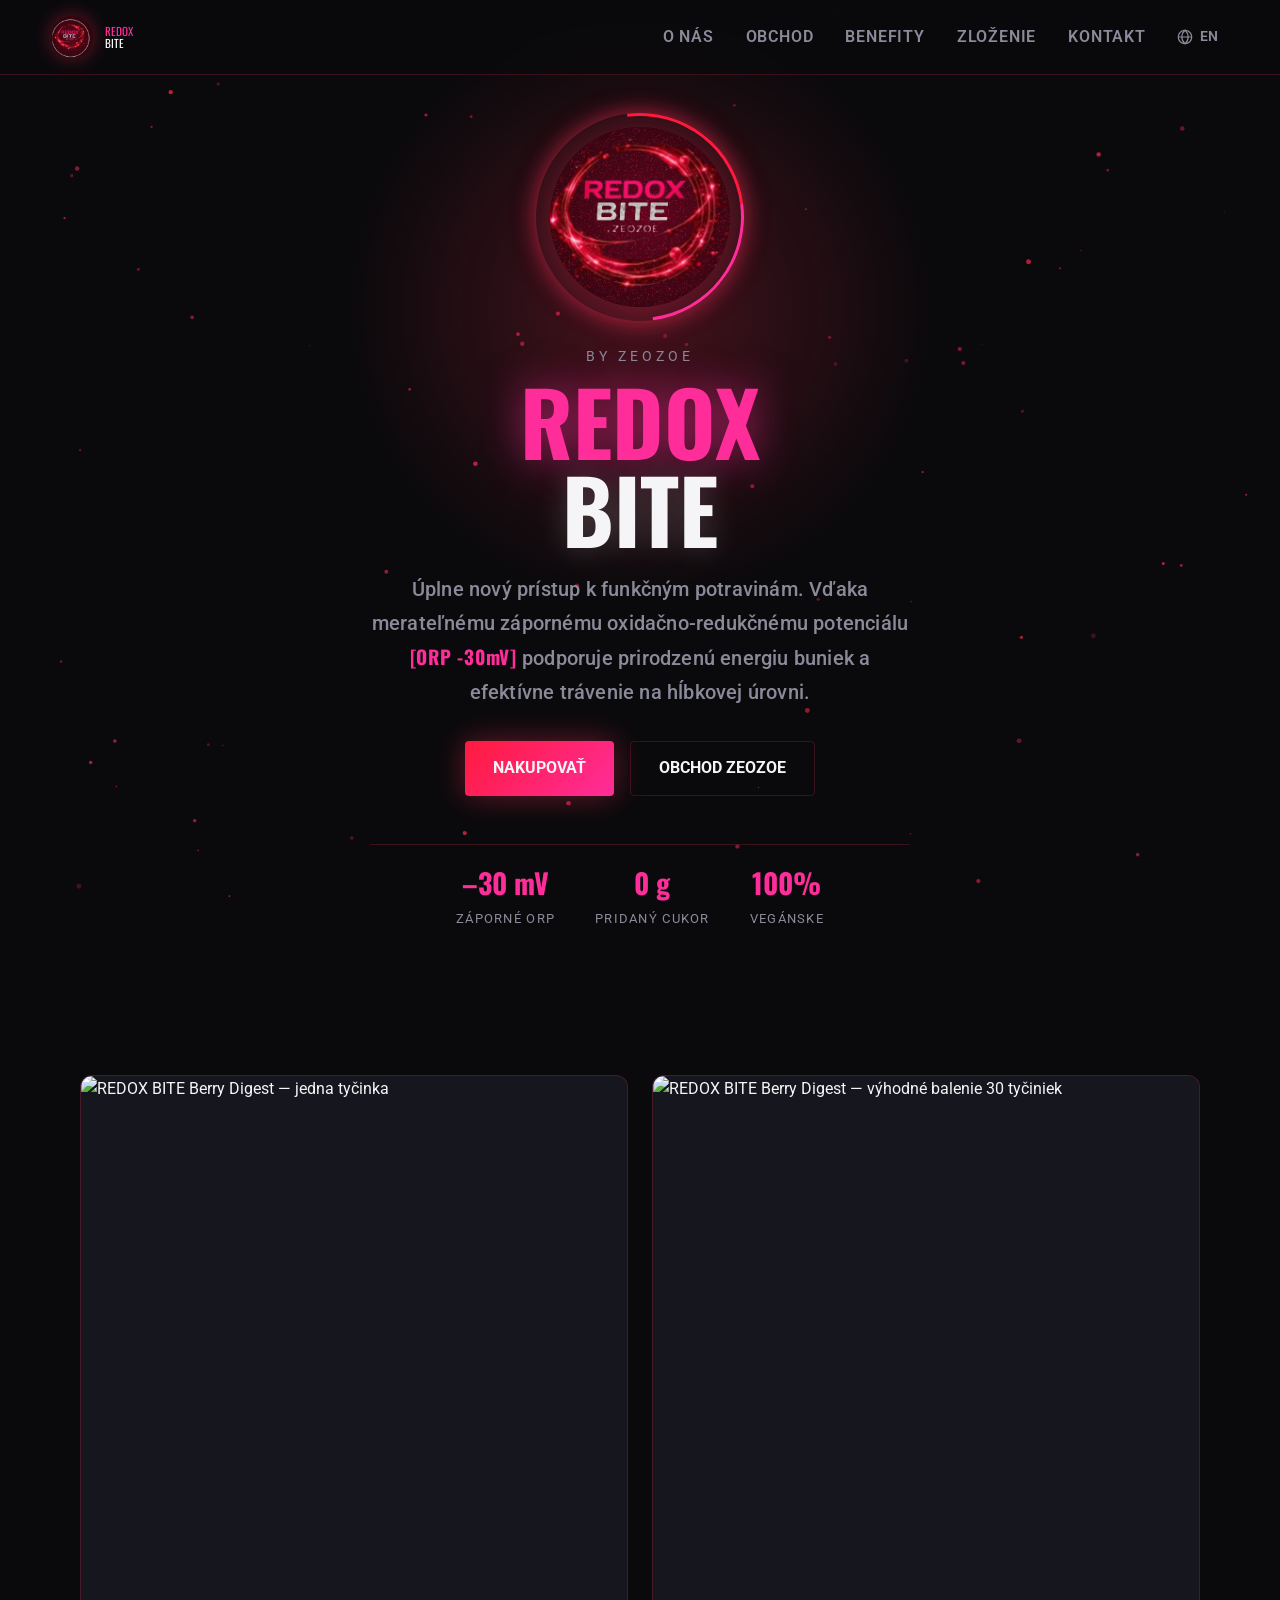
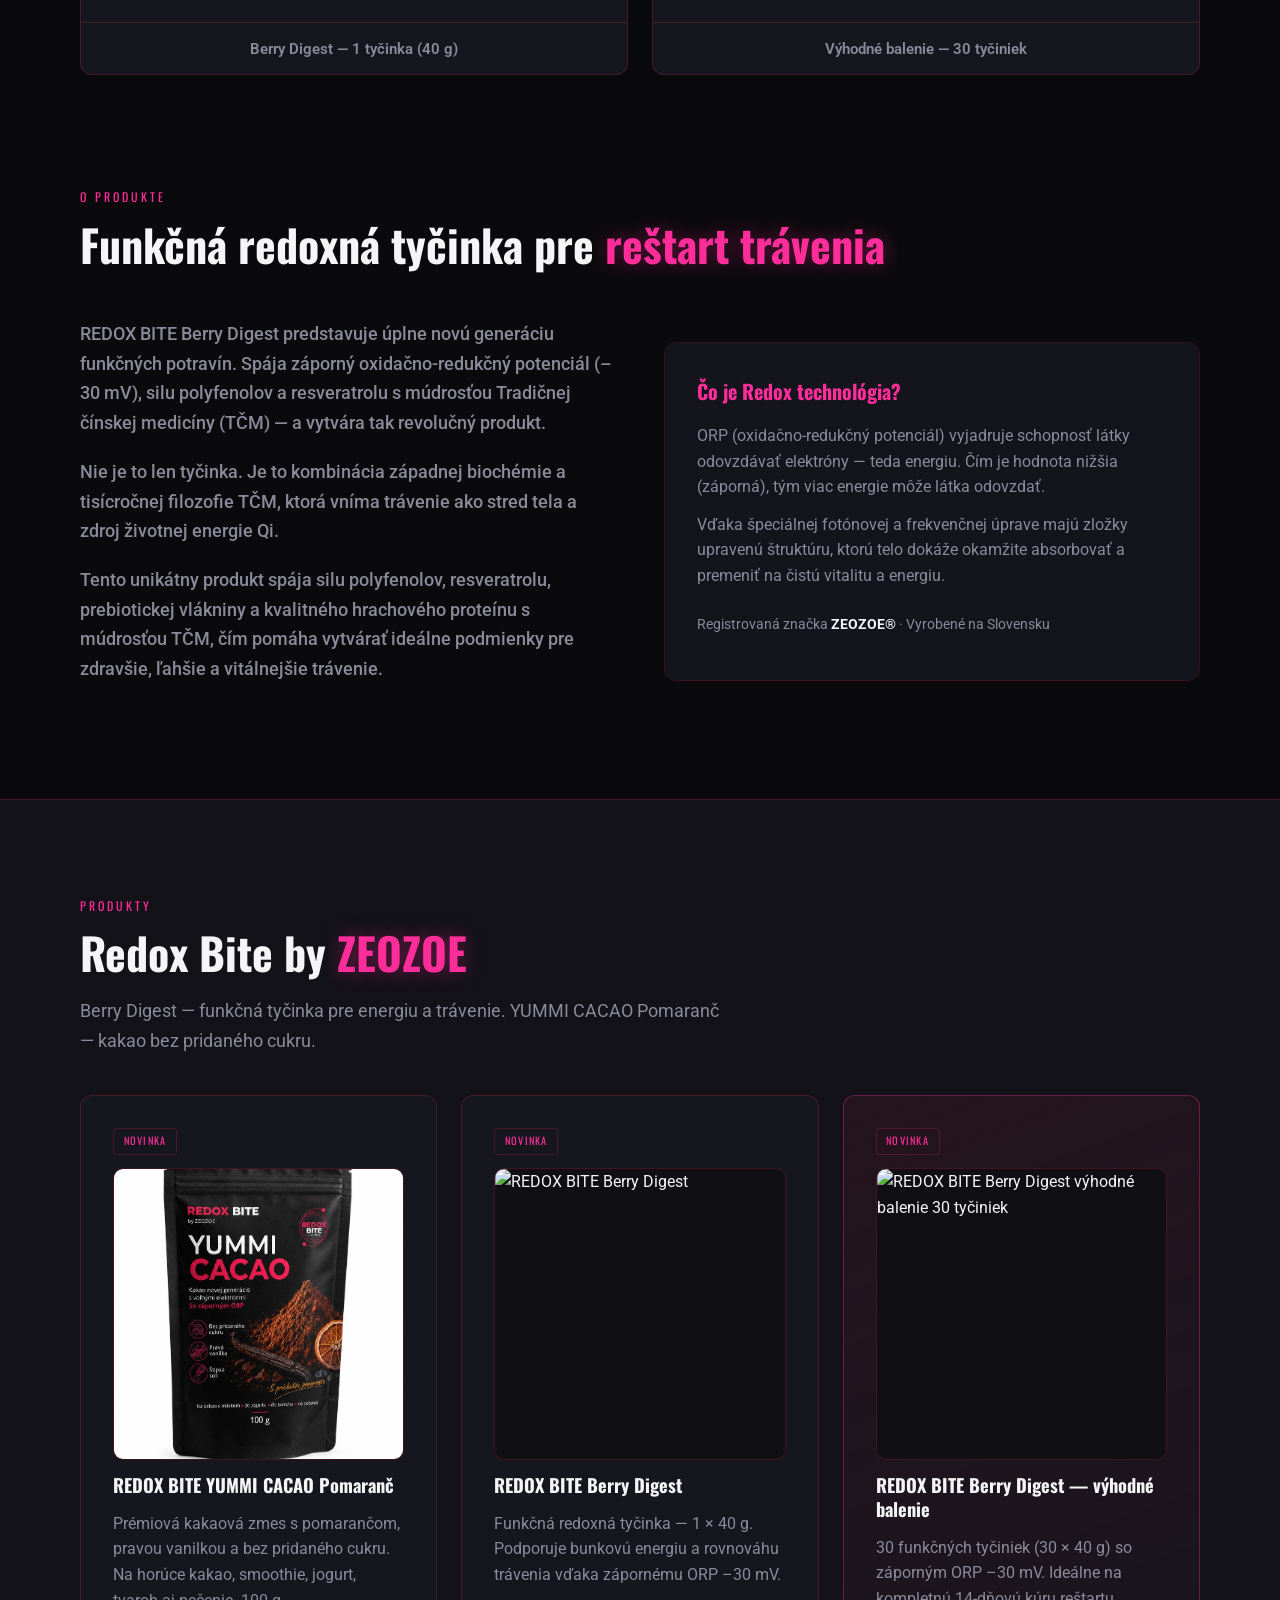
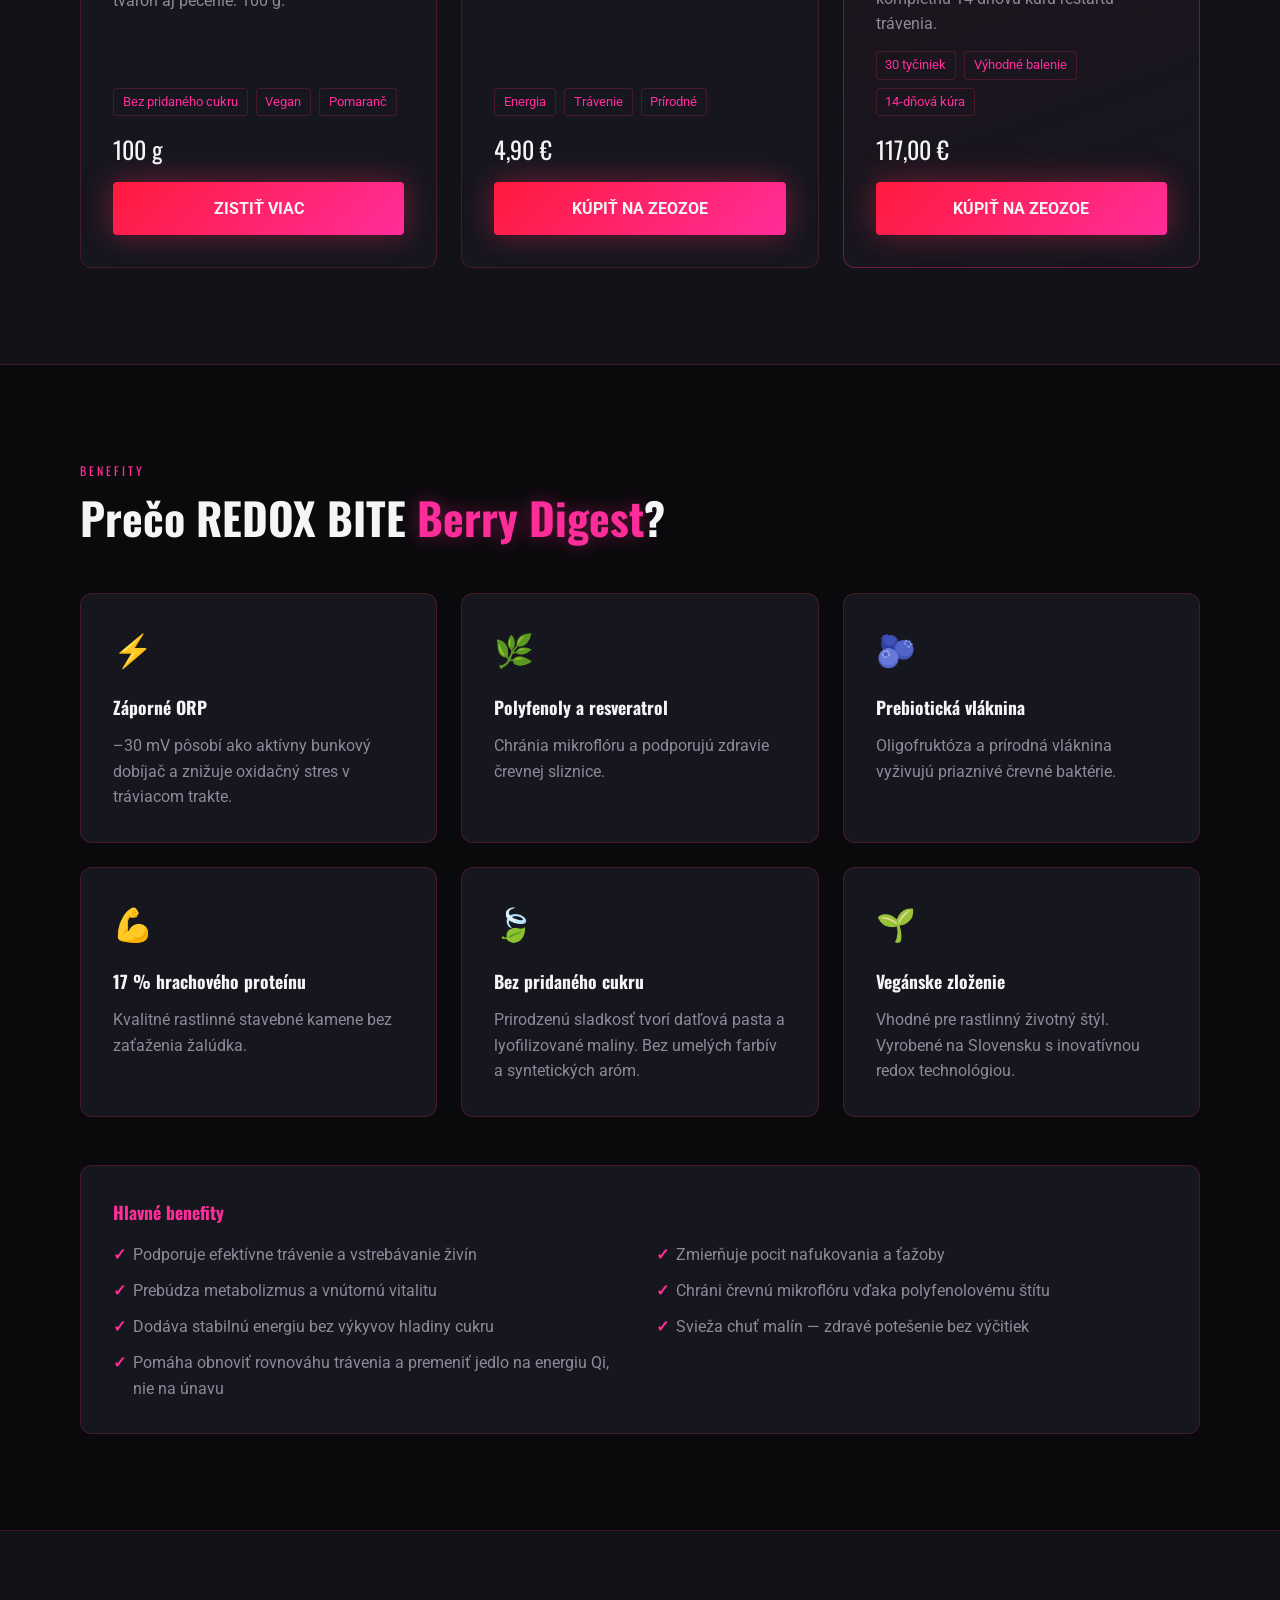
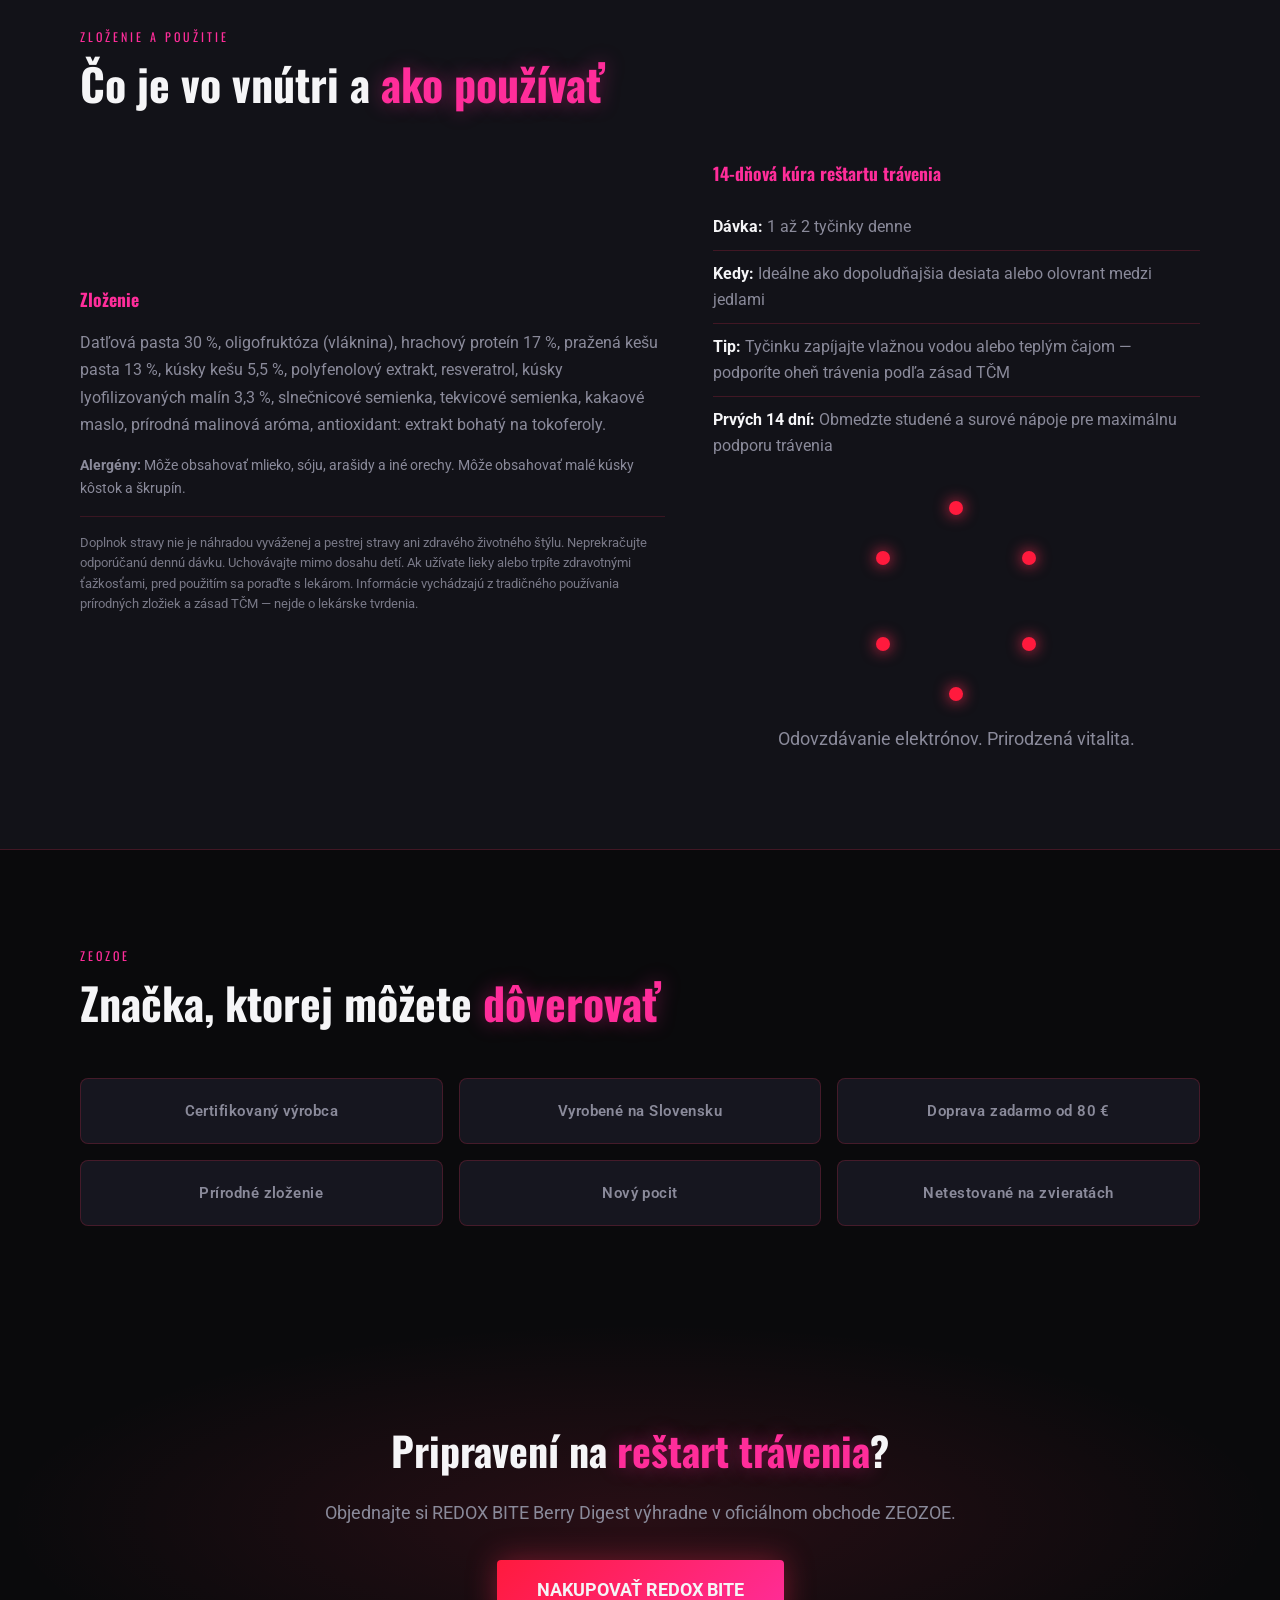
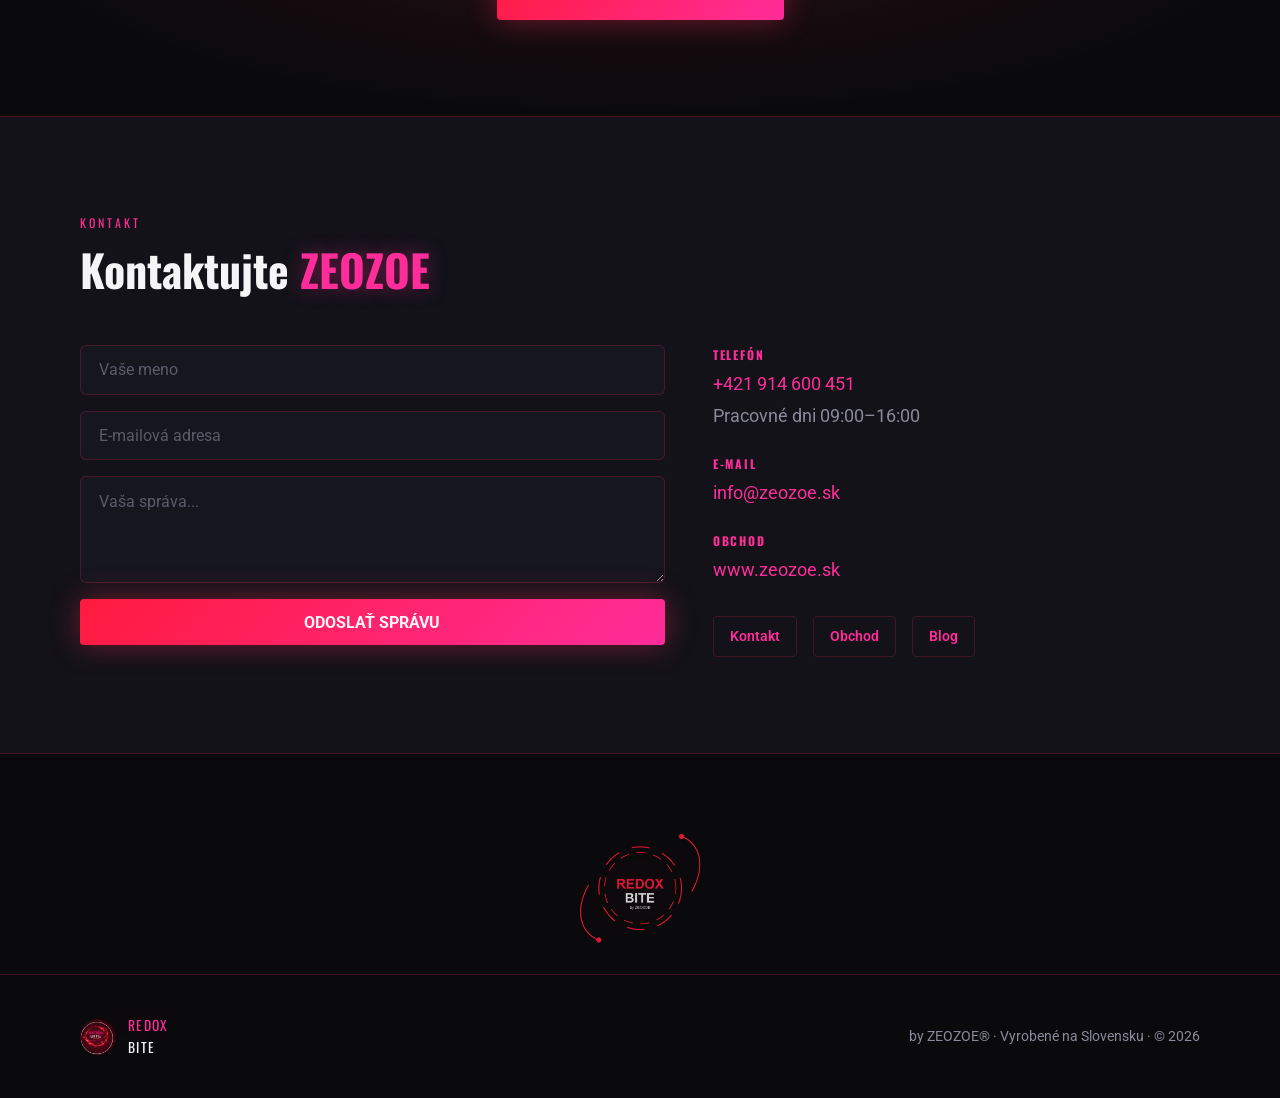
==== index.html @ 9d403445 "Add YUMMI CACAO Pomaranč product page to redoxbite.com. Co-authored-by: Cursor <cursoragent@cursor.c" ====
<!DOCTYPE html>
<html lang="sk">
<head>
  <meta charset="UTF-8">
  <meta name="viewport" content="width=device-width, initial-scale=1.0">
  <meta name="description" content="REDOX BITE by ZEOZOE — Funkčná redoxná tyčinka so záporným ORP pre prirodzenú bunkovú energiu a podporu trávenia. Berry Digest. Vyrobené na Slovensku." data-i18n-content="metaDesc">
  <link rel="canonical" href="https://redoxbite.com/">
  <meta property="og:url" content="https://redoxbite.com/">
  <title data-i18n="pageTitle">Redox Bite | by ZEOZOE</title>
  <link rel="icon" href="assets/logo-red.png" type="image/png">
  <link rel="preconnect" href="https://fonts.googleapis.com">
  <link rel="preconnect" href="https://fonts.gstatic.com" crossorigin>
  <link href="https://fonts.googleapis.com/css?family=Roboto:400,500,700|Oswald:700&subset=latin,latin-ext&display=swap" rel="stylesheet">
  <link rel="stylesheet" href="css/style.css?v=36">
</head>
<body>
  <canvas id="particles" aria-hidden="true"></canvas>

  <header class="site-header">
    <a href="#" class="brand">
      <img src="assets/logo-red.png" alt="Redox Bite logo" width="42" height="42">
      <span class="brand-text">
        <span class="brand-redox">REDOX</span>
        <span class="brand-bite">BITE</span>
      </span>
    </a>
    <div class="header-right">
      <nav class="site-nav">
        <a href="#about" data-i18n="navAbout">O nás</a>
        <a href="#products" data-i18n="navShop">Obchod</a>
        <a href="#benefits" data-i18n="navBenefits">Benefity</a>
        <a href="#ingredients" data-i18n="navIngredients">Zloženie</a>
        <a href="#contact" data-i18n="navContact">Kontakt</a>
      </nav>
      <button class="lang-toggle" type="button" id="langToggle" aria-label="Switch to English">
        <svg class="lang-toggle__icon" viewBox="0 0 24 24" width="18" height="18" aria-hidden="true" focusable="false">
          <circle cx="12" cy="12" r="9" fill="none" stroke="currentColor" stroke-width="1.6"/>
          <path d="M3 12h18M12 3c2.8 2.4 4.2 5.4 4.2 9s-1.4 6.6-4.2 9c-2.8-2.4-4.2-5.4-4.2-9S9.2 5.4 12 3z" fill="none" stroke="currentColor" stroke-width="1.6"/>
        </svg>
        <span class="lang-toggle__code" id="langCode">EN</span>
      </button>
      <button class="nav-toggle" type="button" aria-label="Otvoriť menu" aria-expanded="false" data-i18n-aria="navToggle">
        <span></span><span></span><span></span>
      </button>
    </div>
  </header>

  <main>
    <section class="hero" id="home">
      <div class="hero-glow"></div>
      <div class="hero-inner">
        <div class="hero-logo-stage">
          <div class="orbit-ring-wrap" aria-hidden="true">
            <div class="orbit-ring"></div>
          </div>
          <div class="hero-logo-wrap">
            <img src="assets/logo-red.png" alt="Redox Bite" class="hero-logo">
          </div>
        </div>
        <p class="hero-tag">by ZEOZOE</p>
        <h1>
          <span class="text-redox">REDOX</span>
          <span class="text-bite">BITE</span>
        </h1>
        <p class="hero-sub" data-i18n-html="heroSub">
          Úplne nový prístup k funkčným potravinám. Vďaka merateľnému zápornému oxidačno-redukčnému potenciálu <span class="orp-badge">[ORP -30mV]</span> podporuje prirodzenú energiu buniek a efektívne trávenie na hĺbkovej úrovni.
        </p>
        <div class="hero-actions">
          <a href="#products" class="btn btn-primary" data-i18n="btnShop">Nakupovať</a>
          <a href="https://www.zeozoe.sk/kategoria-produktu/vsetko/redox-bite/" class="btn btn-ghost" target="_blank" rel="noopener noreferrer" data-i18n="btnZeozoeShop">Obchod ZEOZOE</a>
        </div>
        <div class="hero-stats">
          <div class="stat">
            <span class="stat-value">–30 mV</span>
            <span class="stat-label" data-i18n="statOrp">Záporné ORP</span>
          </div>
          <div class="stat">
            <span class="stat-value">0 g</span>
            <span class="stat-label" data-i18n="statSugar">Pridaný cukor</span>
          </div>
          <div class="stat">
            <span class="stat-value">100%</span>
            <span class="stat-label" data-i18n="statVegan">Vegánske</span>
          </div>
        </div>
      </div>
    </section>

    <section class="section section-gallery">
      <div class="container">
        <div class="gallery-showcase">
          <figure class="gallery-item">
            <img src="assets/berry-digest-single-30mv.jpg" alt="REDOX BITE Berry Digest — jedna tyčinka" loading="lazy" data-i18n-alt="gallerySingleAlt">
            <figcaption data-i18n="gallerySingleCap">Berry Digest — 1 tyčinka (40 g)</figcaption>
          </figure>
          <figure class="gallery-item">
            <img src="assets/berry-digest-pack-30mv.jpg" alt="REDOX BITE Berry Digest — výhodné balenie 30 tyčiniek" loading="lazy" data-i18n-alt="galleryPackAlt">
            <figcaption data-i18n="galleryPackCap">Výhodné balenie — 30 tyčiniek</figcaption>
          </figure>
        </div>
      </div>
    </section>

    <section class="section" id="about">
      <div class="container">
        <p class="section-label" data-i18n="aboutLabel">O produkte</p>
        <h2 class="section-title" data-i18n-html="aboutTitle">Funkčná redoxná tyčinka pre <span class="highlight">reštart trávenia</span></h2>
        <div class="about-grid">
          <div class="about-copy">
            <p data-i18n="aboutP1">
              REDOX BITE Berry Digest predstavuje úplne novú generáciu funkčných potravín. Spája záporný oxidačno-redukčný potenciál (–30 mV), silu polyfenolov a resveratrolu s múdrosťou Tradičnej čínskej medicíny (TČM) — a vytvára tak revolučný produkt.
            </p>
            <p data-i18n="aboutP2">
              Nie je to len tyčinka. Je to kombinácia západnej biochémie a tisícročnej filozofie TČM, ktorá vníma trávenie ako stred tela a zdroj životnej energie Qi.
            </p>
            <p data-i18n="aboutP3">
              Tento unikátny produkt spája silu polyfenolov, resveratrolu, prebiotickej vlákniny a kvalitného hrachového proteínu s múdrosťou TČM, čím pomáha vytvárať ideálne podmienky pre zdravšie, ľahšie a vitálnejšie trávenie.
            </p>
          </div>
          <div class="about-card">
            <div class="checker-bg"></div>
            <div class="about-card-content">
              <h3 data-i18n="aboutCardTitle">Čo je Redox technológia?</h3>
              <p data-i18n="aboutCardP1">
                ORP (oxidačno-redukčný potenciál) vyjadruje schopnosť látky odovzdávať elektróny — teda energiu. Čím je hodnota nižšia (záporná), tým viac energie môže látka odovzdať.
              </p>
              <p data-i18n="aboutCardP2">
                Vďaka špeciálnej fotónovej a frekvenčnej úprave majú zložky upravenú štruktúru, ktorú telo dokáže okamžite absorbovať a premeniť na čistú vitalitu a energiu.
              </p>
              <p class="credit" data-i18n-html="aboutCredit">Registrovaná značka <strong>ZEOZOE®</strong> &middot; Vyrobené na Slovensku</p>
            </div>
          </div>
        </div>
      </div>
    </section>

    <section class="section section-dark" id="products">
      <div class="container">
        <p class="section-label" data-i18n="productsLabel">Produkty</p>
        <h2 class="section-title" data-i18n-html="productsTitle">Redox Bite by <span class="highlight">ZEOZOE</span></h2>
        <p class="section-intro" data-i18n="productsIntro">Berry Digest — funkčná tyčinka pre energiu a trávenie. YUMMI CACAO Pomaranč — kakao bez pridaného cukru.</p>
        <div class="product-grid">
          <article class="product-card">
            <span class="product-badge" data-i18n="badgeNew">Novinka</span>
            <div class="product-image-wrap">
              <img src="assets/yummi-cacao-pomaranc-front.jpg" alt="REDOX BITE YUMMI CACAO s pomarančom v čiernom doypack balení 100 g" class="product-image" loading="lazy" data-i18n-alt="cacaoFrontAlt">
            </div>
            <h3 data-i18n="cacaoCardTitle">REDOX BITE YUMMI CACAO Pomaranč</h3>
            <p class="product-desc" data-i18n="cacaoCardDesc">Prémiová kakaová zmes s pomarančom, pravou vanilkou a bez pridaného cukru. Na horúce kakao, smoothie, jogurt, tvaroh aj pečenie. 100 g.</p>
            <ul class="product-tags">
              <li data-i18n="cacaoTagSugar">Bez pridaného cukru</li>
              <li data-i18n="cacaoTagVegan">Vegan</li>
              <li data-i18n="cacaoTagOrange">Pomaranč</li>
            </ul>
            <p class="product-price">100 g</p>
            <a href="yummi-cacao-pomaranc-kakao-bez-pridaneho-cukru/" class="btn btn-primary" data-i18n="cacaoCardBtn">Zistiť viac</a>
          </article>
          <article class="product-card">
            <span class="product-badge" data-i18n="badgeNew">Novinka</span>
            <div class="product-image-wrap">
              <img src="assets/berry-digest-single-30mv.jpg" alt="REDOX BITE Berry Digest" class="product-image" loading="lazy">
            </div>
            <h3>REDOX BITE Berry Digest</h3>
            <p class="product-desc" data-i18n="productSingleDesc">Funkčná redoxná tyčinka — 1 × 40 g. Podporuje bunkovú energiu a rovnováhu trávenia vďaka zápornému ORP –30 mV.</p>
            <ul class="product-tags">
              <li data-i18n="tagEnergy">Energia</li>
              <li data-i18n="tagDigest">Trávenie</li>
              <li data-i18n="tagNatural">Prírodné</li>
            </ul>
            <p class="product-price">4,90 €</p>
            <a href="https://www.zeozoe.sk/produkt/redox-bite-berry-digest/" class="btn btn-primary" target="_blank" rel="noopener noreferrer" data-i18n="btnBuyZeozoe">Kúpiť na ZEOZOE</a>
          </article>
          <article class="product-card product-card-featured">
            <span class="product-badge" data-i18n="badgeNew">Novinka</span>
            <div class="product-image-wrap">
              <img src="assets/berry-digest-pack-30mv.jpg" alt="REDOX BITE Berry Digest výhodné balenie 30 tyčiniek" class="product-image" loading="lazy" data-i18n-alt="productPackAlt">
            </div>
            <h3 data-i18n="productPackTitle">REDOX BITE Berry Digest — výhodné balenie</h3>
            <p class="product-desc" data-i18n="productPackDesc">30 funkčných tyčiniek (30 × 40 g) so záporným ORP –30 mV. Ideálne na kompletnú 14-dňovú kúru reštartu trávenia.</p>
            <ul class="product-tags">
              <li data-i18n="tagBars">30 tyčiniek</li>
              <li data-i18n="tagPack">Výhodné balenie</li>
              <li data-i18n="tagCure">14-dňová kúra</li>
            </ul>
            <p class="product-price">117,00 €</p>
            <a href="https://www.zeozoe.sk/produkt/redox-bite-berry-digest-vyhodne-balenie-30tyciniek/" class="btn btn-primary" target="_blank" rel="noopener noreferrer" data-i18n="btnBuyZeozoe">Kúpiť na ZEOZOE</a>
          </article>
        </div>
      </div>
    </section>

    <section class="section" id="benefits">
      <div class="container">
        <p class="section-label" data-i18n="benefitsLabel">Benefity</p>
        <h2 class="section-title" data-i18n-html="benefitsTitle">Prečo REDOX BITE <span class="highlight">Berry Digest</span>?</h2>
        <div class="feature-grid">
          <article class="feature-card">
            <div class="feature-icon">⚡</div>
            <h3 data-i18n="feat1Title">Záporné ORP</h3>
            <p data-i18n="feat1Text">–30 mV pôsobí ako aktívny bunkový dobíjač a znižuje oxidačný stres v tráviacom trakte.</p>
          </article>
          <article class="feature-card">
            <div class="feature-icon">🌿</div>
            <h3 data-i18n="feat2Title">Polyfenoly a resveratrol</h3>
            <p data-i18n="feat2Text">Chránia mikroflóru a podporujú zdravie črevnej sliznice.</p>
          </article>
          <article class="feature-card">
            <div class="feature-icon">🫐</div>
            <h3 data-i18n="feat3Title">Prebiotická vláknina</h3>
            <p data-i18n="feat3Text">Oligofruktóza a prírodná vláknina vyživujú priaznivé črevné baktérie.</p>
          </article>
          <article class="feature-card">
            <div class="feature-icon">💪</div>
            <h3 data-i18n="feat4Title">17 % hrachového proteínu</h3>
            <p data-i18n="feat4Text">Kvalitné rastlinné stavebné kamene bez zaťaženia žalúdka.</p>
          </article>
          <article class="feature-card">
            <div class="feature-icon">🍃</div>
            <h3 data-i18n="feat5Title">Bez pridaného cukru</h3>
            <p data-i18n="feat5Text">Prirodzenú sladkosť tvorí datľová pasta a lyofilizované maliny. Bez umelých farbív a syntetických aróm.</p>
          </article>
          <article class="feature-card">
            <div class="feature-icon">🌱</div>
            <h3 data-i18n="feat6Title">Vegánske zloženie</h3>
            <p data-i18n="feat6Text">Vhodné pre rastlinný životný štýl. Vyrobené na Slovensku s inovatívnou redox technológiou.</p>
          </article>
        </div>

        <div class="benefits-list">
          <h3 data-i18n="benefitsMainTitle">Hlavné benefity</h3>
          <ul>
            <li data-i18n="ben1">Podporuje efektívne trávenie a vstrebávanie živín</li>
            <li data-i18n="ben2">Zmierňuje pocit nafukovania a ťažoby</li>
            <li data-i18n="ben3">Prebúdza metabolizmus a vnútornú vitalitu</li>
            <li data-i18n="ben4">Chráni črevnú mikroflóru vďaka polyfenolovému štítu</li>
            <li data-i18n="ben5">Dodáva stabilnú energiu bez výkyvov hladiny cukru</li>
            <li data-i18n="ben6">Svieža chuť malín — zdravé potešenie bez výčitiek</li>
            <li data-i18n="ben7">Pomáha obnoviť rovnováhu trávenia a premeniť jedlo na energiu Qi, nie na únavu</li>
          </ul>
        </div>
      </div>
    </section>

    <section class="section section-dark" id="ingredients">
      <div class="container">
        <p class="section-label" data-i18n="ingLabel">Zloženie a použitie</p>
        <h2 class="section-title" data-i18n-html="ingTitle">Čo je vo vnútri a <span class="highlight">ako používať</span></h2>
        <div class="formula-layout">
          <div class="ingredients-block">
            <h3 data-i18n="ingHeading">Zloženie</h3>
            <p class="ingredients-text" data-i18n="ingText">
              Datľová pasta 30 %, oligofruktóza (vláknina), hrachový proteín 17 %, pražená kešu pasta 13 %, kúsky kešu 5,5 %, polyfenolový extrakt, resveratrol, kúsky lyofilizovaných malín 3,3 %, slnečnicové semienka, tekvicové semienka, kakaové maslo, prírodná malinová aróma, antioxidant: extrakt bohatý na tokoferoly.
            </p>
            <p class="ingredients-note" data-i18n-html="ingAllergens">
              <strong>Alergény:</strong> Môže obsahovať mlieko, sóju, arašidy a iné orechy. Môže obsahovať malé kúsky kôstok a škrupín.
            </p>
            <p class="ingredients-note disclaimer" data-i18n="ingDisclaimer">
              Doplnok stravy nie je náhradou vyváženej a pestrej stravy ani zdravého životného štýlu. Neprekračujte odporúčanú dennú dávku. Uchovávajte mimo dosahu detí. Ak užívate lieky alebo trpíte zdravotnými ťažkosťami, pred použitím sa poraďte s lekárom. Informácie vychádzajú z tradičného používania prírodných zložiek a zásad TČM — nejde o lekárske tvrdenia.
            </p>
          </div>
          <div class="usage-block">
            <h3 data-i18n="usageTitle">14-dňová kúra reštartu trávenia</h3>
            <ul class="usage-steps">
              <li data-i18n-html="usage1"><strong>Dávka:</strong> 1 až 2 tyčinky denne</li>
              <li data-i18n-html="usage2"><strong>Kedy:</strong> Ideálne ako dopoludňajšia desiata alebo olovrant medzi jedlami</li>
              <li data-i18n-html="usage3"><strong>Tip:</strong> Tyčinku zapíjajte vlažnou vodou alebo teplým čajom — podporíte oheň trávenia podľa zásad TČM</li>
              <li data-i18n-html="usage4"><strong>Prvých 14 dní:</strong> Obmedzte studené a surové nápoje pre maximálnu podporu trávenia</li>
            </ul>
            <div class="formula-visual">
              <div class="molecule-ring">
                <span class="node"></span>
                <span class="node"></span>
                <span class="node"></span>
                <span class="node"></span>
                <span class="node"></span>
                <span class="node"></span>
              </div>
              <p data-i18n="usageFooter">Odovzdávanie elektrónov. Prirodzená vitalita.</p>
            </div>
          </div>
        </div>
      </div>
    </section>

    <section class="section">
      <div class="container">
        <p class="section-label">ZEOZOE</p>
        <h2 class="section-title" data-i18n-html="trustTitle">Značka, ktorej môžete <span class="highlight">dôverovať</span></h2>
        <div class="promises-grid">
          <div class="promise-item" data-i18n="prom1">Certifikovaný výrobca</div>
          <div class="promise-item" data-i18n="prom2">Vyrobené na Slovensku</div>
          <div class="promise-item" data-i18n="prom3">Doprava zadarmo od 80 €</div>
          <div class="promise-item" data-i18n="prom4">Prírodné zloženie</div>
          <div class="promise-item" data-i18n="prom5">Nový pocit</div>
          <div class="promise-item" data-i18n="prom6">Netestované na zvieratách</div>
        </div>
      </div>
    </section>

    <section class="section cta-section">
      <div class="container cta-inner">
        <h2 data-i18n-html="ctaTitle">Pripravení na <span class="highlight">reštart trávenia</span>?</h2>
        <p data-i18n="ctaText">Objednajte si REDOX BITE Berry Digest výhradne v oficiálnom obchode ZEOZOE.</p>
        <a href="https://www.zeozoe.sk/kategoria-produktu/vsetko/redox-bite/" class="btn btn-primary btn-lg" target="_blank" rel="noopener noreferrer" data-i18n="ctaBtn">Nakupovať Redox Bite</a>
      </div>
    </section>

    <section class="section section-dark" id="contact">
      <div class="container">
        <p class="section-label" data-i18n="contactLabel">Kontakt</p>
        <h2 class="section-title" data-i18n-html="contactTitle">Kontaktujte <span class="highlight">ZEOZOE</span></h2>
        <div class="contact-grid">
          <form class="contact-form" id="contactForm">
            <input type="text" id="name" name="name" placeholder="Vaše meno" required autocomplete="name" data-i18n-placeholder="phName">
            <input type="email" id="email" name="email" placeholder="E-mailová adresa" required autocomplete="email" data-i18n-placeholder="phEmail">
            <textarea id="message" name="message" placeholder="Vaša správa..." rows="4" required data-i18n-placeholder="phMessage"></textarea>
            <button type="submit" class="btn btn-primary" data-i18n="btnSend">Odoslať správu</button>
            <p class="form-note" id="formNote" hidden data-i18n="formNote">Ďakujeme! Váš e-mailový klient by sa mal otvoriť so správou.</p>
          </form>
          <div class="contact-info">
            <div class="info-block">
              <h3 data-i18n="phoneLabel">Telefón</h3>
              <p><a href="tel:+421914600451">+421 914 600 451</a></p>
              <p class="info-small" data-i18n="phoneHours">Pracovné dni 09:00–16:00</p>
            </div>
            <div class="info-block">
              <h3 data-i18n="emailLabel">E-mail</h3>
              <p><a href="mailto:info@zeozoe.sk">info@zeozoe.sk</a></p>
            </div>
            <div class="info-block">
              <h3 data-i18n="shopLabel">Obchod</h3>
              <p><a href="https://www.zeozoe.sk/" target="_blank" rel="noopener noreferrer">www.zeozoe.sk</a></p>
            </div>
            <div class="social-links">
              <a href="https://www.zeozoe.sk/kontakt/" target="_blank" rel="noopener noreferrer" data-i18n="navContact">Kontakt</a>
              <a href="https://www.zeozoe.sk/obchod/" target="_blank" rel="noopener noreferrer" data-i18n="navShop">Obchod</a>
              <a href="https://www.zeozoe.sk/blog/" target="_blank" rel="noopener noreferrer">Blog</a>
            </div>
          </div>
        </div>
      </div>
    </section>
  </main>

  <div class="bottom-mark" aria-hidden="true">
    <img src="assets/logo-orbital-match.png?v=4" alt="" width="140" height="140" loading="lazy">
  </div>

  <footer class="site-footer">
    <div class="container footer-inner">
      <div class="footer-brand">
        <img src="assets/logo-red.png" alt="" width="36" height="36">
        <span><span class="text-redox">REDOX</span> <span class="text-bite">BITE</span></span>
      </div>
      <p class="footer-credit" data-i18n-html="footerCredit">by ZEOZOE® &middot; Vyrobené na Slovensku &middot; &copy; 2026</p>
    </div>
  </footer>

  <script src="js/i18n.js?v=2"></script>
  <script src="js/main.js?v=7"></script>
</body>
</html>
---- css/style.css ----
*,
*::before,
*::after {
  margin: 0;
  padding: 0;
  box-sizing: border-box;
}

:root {
  --bg: #0a0a0c;
  --bg-elevated: #121218;
  --bg-card: #16161f;
  --red: #ff1a3d;
  --red-glow: #ff2d55;
  --pink: #ff2d9a;
  --magenta: #e91e8c;
  --white: #f5f5f7;
  --muted: #8a8a9a;
  --border: rgba(255, 45, 85, 0.2);
  --font-display: Oswald, sans-serif;
  --font-body: Roboto, Helvetica, sans-serif;
}

html {
  scroll-behavior: smooth;
}

body {
  font-family: Roboto, Helvetica, sans-serif;
  background: var(--bg);
  color: var(--white);
  line-height: 1.6;
  overflow-x: hidden;
}

h1, h2, h3, h4, h5, h6,
.brand-text,
.section-title,
.section-label,
.hero h1,
.stat-value,
.product-price,
.cta-inner h2,
.footer-brand {
  font-family: Oswald, sans-serif;
  letter-spacing: normal;
}

#particles {
  position: fixed;
  inset: 0;
  z-index: 0;
  pointer-events: none;
}

a {
  color: var(--pink);
  text-decoration: none;
  transition: color 0.25s, opacity 0.25s;
}

a:hover {
  color: var(--red-glow);
}

img {
  max-width: 100%;
  display: block;
}

.container {
  width: min(1120px, 92vw);
  margin: 0 auto;
}

/* Header */

.site-header {
  position: fixed;
  top: 0;
  left: 0;
  right: 0;
  z-index: 100;
  display: flex;
  align-items: center;
  justify-content: space-between;
  padding: 1rem 4vw;
  background: rgba(10, 10, 12, 0.75);
  backdrop-filter: blur(16px);
  border-bottom: 1px solid var(--border);
}

.header-right {
  display: flex;
  align-items: center;
  gap: 1.25rem;
}

.lang-toggle {
  display: inline-flex;
  align-items: center;
  gap: 0.4rem;
  padding: 0.35rem 0.55rem;
  background: transparent;
  border: 1px solid transparent;
  border-radius: 4px;
  color: var(--muted);
  font-family: Roboto, Helvetica, sans-serif;
  font-size: 0.85rem;
  font-weight: 600;
  letter-spacing: 0.04em;
  cursor: pointer;
  transition: color 0.2s ease-in-out, border-color 0.2s ease-in-out, background 0.2s ease-in-out;
}

.lang-toggle:hover,
.lang-toggle:focus-visible {
  color: var(--white);
  border-color: var(--border);
  outline: none;
}

.lang-toggle:active {
  color: var(--pink);
}

.lang-toggle__icon {
  display: block;
  flex-shrink: 0;
}

.lang-toggle__code {
  line-height: 1;
}

.brand {
  display: flex;
  align-items: center;
  gap: 0.75rem;
  color: inherit;
}

.brand img,
.footer-brand img {
  border-radius: 50%;
  background: #120008;
  object-fit: cover;
  object-position: center center;
}

.brand img {
  box-shadow: 0 0 20px rgba(255, 45, 85, 0.4);
}

.brand-text {
  display: flex;
  flex-direction: column;
  font-family: Oswald, sans-serif;
  font-size: 0.7rem;
  line-height: 1.1;
  letter-spacing: normal;
}

.brand-redox {
  color: var(--pink);
}

.brand-bite {
  color: var(--white);
}

.site-nav {
  display: flex;
  gap: 2rem;
}

.site-nav a {
  color: var(--muted);
  font-weight: 600;
  font-size: 1rem;
  letter-spacing: 0.05em;
  text-transform: uppercase;
}

.site-nav a:hover {
  color: var(--white);
}

.nav-toggle {
  display: none;
  flex-direction: column;
  gap: 5px;
  background: none;
  border: none;
  cursor: pointer;
  padding: 4px;
}

.nav-toggle span {
  display: block;
  width: 24px;
  height: 2px;
  background: var(--white);
  transition: transform 0.3s, opacity 0.3s;
}

/* Hero */

.hero {
  position: relative;
  min-height: 100vh;
  display: flex;
  align-items: center;
  justify-content: center;
  padding: 7rem 4vw 4rem;
  z-index: 1;
}

.hero-glow {
  position: absolute;
  top: 30%;
  left: 50%;
  transform: translate(-50%, -50%);
  width: 600px;
  height: 600px;
  background: radial-gradient(circle, rgba(255, 45, 85, 0.25) 0%, transparent 70%);
  pointer-events: none;
  animation: pulse-glow 4s ease-in-out infinite;
}

@keyframes pulse-glow {
  0%, 100% { opacity: 0.6; transform: translate(-50%, -50%) scale(1); }
  50% { opacity: 1; transform: translate(-50%, -50%) scale(1.1); }
}

.hero-inner {
  text-align: center;
  max-width: 720px;
  position: relative;
  z-index: 2;
  padding-bottom: 2rem;
}

.hero-logo-stage {
  position: relative;
  width: 210px;
  height: 210px;
  margin: 0 auto 1.5rem;
}

.hero-logo-wrap {
  position: absolute;
  top: 50%;
  left: 50%;
  width: 180px;
  height: 180px;
  transform: translate(-50%, -50%);
  border-radius: 50%;
  overflow: hidden;
  background: #3a0012;
  box-shadow: 0 0 40px rgba(255, 45, 85, 0.35);
  z-index: 2;
}

.hero-logo {
  display: block;
  width: 100%;
  height: 100%;
  object-fit: cover;
  object-position: 45% center;
  transform: scale(1.34) translateX(3%);
}

.orbit-ring-wrap {
  position: absolute;
  top: 50%;
  left: 50%;
  width: 208px;
  height: 208px;
  transform: translate(-50%, -50%);
  z-index: 3;
  pointer-events: none;
}

.orbit-ring {
  width: 100%;
  height: 100%;
  border-radius: 50%;
  border: 3px solid transparent;
  border-top-color: var(--red);
  border-right-color: var(--pink);
  box-shadow: 0 0 22px rgba(255, 45, 85, 0.55);
}

@keyframes spin {
  to { transform: rotate(360deg); }
}

.hero-tag {
  font-size: 0.85rem;
  letter-spacing: 0.3em;
  text-transform: uppercase;
  color: var(--muted);
  margin-bottom: 0.5rem;
}

.hero h1 {
  font-family: Oswald, sans-serif;
  font-size: clamp(3rem, 10vw, 5.5rem);
  font-weight: 700;
  line-height: 1;
  letter-spacing: normal;
  margin-bottom: 1.25rem;
}

.text-redox {
  color: var(--pink);
  text-shadow: 0 0 40px rgba(255, 45, 154, 0.6);
}

.text-bite {
  color: var(--white);
  display: block;
  text-shadow: 0 0 30px rgba(255, 255, 255, 0.2);
}

.hero-sub {
  font-size: clamp(1.05rem, 2.5vw, 1.25rem);
  color: var(--muted);
  max-width: 540px;
  margin: 0 auto 2rem;
  font-weight: 500;
  line-height: 1.7;
  letter-spacing: 0.01em;
}

.orp-badge {
  font-family: Oswald, sans-serif;
  font-weight: 700;
  font-size: 0.95em;
  color: var(--pink);
  letter-spacing: 0.04em;
  white-space: nowrap;
}

.hero-actions {
  display: flex;
  flex-wrap: wrap;
  gap: 1rem;
  justify-content: center;
  margin-bottom: 3rem;
}

.btn {
  display: inline-flex;
  align-items: center;
  justify-content: center;
  padding: 0.85rem 1.75rem;
  font-family: Roboto, Helvetica, sans-serif;
  font-size: 1rem;
  font-weight: 700;
  letter-spacing: normal;
  text-transform: uppercase;
  border-radius: 4px;
  border: none;
  cursor: pointer;
  transition: transform 0.2s, box-shadow 0.2s, background 0.2s;
}

.btn-primary {
  background: linear-gradient(135deg, var(--red), var(--pink));
  color: var(--white);
  box-shadow: 0 0 30px rgba(255, 45, 85, 0.4);
}

.btn:focus-visible {
  outline: 2px solid var(--pink);
  outline-offset: 3px;
}

.btn:active {
  transform: translateY(0);
}

.btn-primary:hover {
  transform: translateY(-2px);
  box-shadow: 0 0 45px rgba(255, 45, 85, 0.6);
  color: var(--white);
}

.btn-ghost {
  background: transparent;
  color: var(--white);
  border: 1px solid var(--border);
}

.btn-ghost:hover {
  border-color: var(--pink);
  color: var(--pink);
}

.btn-lg {
  padding: 1rem 2.5rem;
  font-size: 1.1rem;
}

.hero-stats {
  display: flex;
  flex-wrap: wrap;
  justify-content: center;
  gap: 2.5rem;
  padding-top: 1rem;
  border-top: 1px solid var(--border);
}

.stat {
  text-align: center;
}

.stat-value {
  display: block;
  font-family: Oswald, sans-serif;
  font-size: 1.75rem;
  font-weight: 700;
  color: var(--pink);
}

.stat-label {
  font-size: 0.8rem;
  color: var(--muted);
  text-transform: uppercase;
  letter-spacing: 0.1em;
}

/* Sections */

.section {
  position: relative;
  z-index: 1;
  padding: 6rem 0;
}

.section-dark {
  background: var(--bg-elevated);
  border-top: 1px solid var(--border);
  border-bottom: 1px solid var(--border);
}

.section-label {
  font-family: Oswald, sans-serif;
  font-size: 0.75rem;
  letter-spacing: 0.25em;
  text-transform: uppercase;
  color: var(--pink);
  margin-bottom: 0.75rem;
}

.section-title {
  font-family: Oswald, sans-serif;
  font-size: clamp(1.75rem, 4vw, 2.75rem);
  font-weight: 700;
  margin-bottom: 3rem;
  line-height: 1.2;
  letter-spacing: normal;
}

.highlight {
  color: var(--pink);
  text-shadow: 0 0 20px rgba(255, 45, 154, 0.4);
}

.section-intro {
  color: var(--muted);
  font-size: 1.15rem;
  margin: -2rem 0 2.5rem;
  max-width: 640px;
}

/* About */

.about-grid {
  display: grid;
  grid-template-columns: 1fr 1fr;
  gap: 3rem;
  align-items: center;
}

.about-copy p {
  color: var(--muted);
  font-size: 1.15rem;
  margin-bottom: 1.25rem;
  font-weight: 500;
}

.about-card {
  position: relative;
  border-radius: 12px;
  overflow: hidden;
  border: 1px solid var(--border);
}

.checker-bg {
  position: absolute;
  inset: 0;
  background-image:
    linear-gradient(45deg, #1a1a22 25%, transparent 25%),
    linear-gradient(-45deg, #1a1a22 25%, transparent 25%),
    linear-gradient(45deg, transparent 75%, #1a1a22 75%),
    linear-gradient(-45deg, transparent 75%, #1a1a22 75%);
  background-size: 20px 20px;
  background-position: 0 0, 0 10px, 10px -10px, -10px 0;
  opacity: 0.5;
}

.about-card-content {
  position: relative;
  padding: 2rem;
  background: rgba(22, 22, 31, 0.9);
}

.about-card-content h3 {
  font-family: Oswald, sans-serif;
  font-size: 1.25rem;
  margin-bottom: 1rem;
  color: var(--pink);
}

.about-card-content p {
  color: var(--muted);
  margin-bottom: 0.75rem;
}

.credit {
  margin-top: 1.5rem;
  font-size: 0.9rem;
}

.credit strong {
  color: var(--white);
}

/* Features */

.feature-grid {
  display: grid;
  grid-template-columns: repeat(3, 1fr);
  gap: 1.5rem;
}

.feature-card {
  background: var(--bg-card);
  border: 1px solid var(--border);
  border-radius: 12px;
  padding: 2rem;
  transition: transform 0.3s, box-shadow 0.3s, border-color 0.3s;
}

.feature-card:hover {
  transform: translateY(-4px);
  border-color: rgba(255, 45, 154, 0.4);
  box-shadow: 0 12px 40px rgba(255, 45, 85, 0.15);
}

.feature-icon {
  font-size: 2rem;
  margin-bottom: 1rem;
}

.feature-card h3 {
  font-family: Oswald, sans-serif;
  font-size: 1.1rem;
  margin-bottom: 0.75rem;
  color: var(--white);
}

.feature-card p {
  color: var(--muted);
  font-size: 1rem;
}

/* Products */

.product-grid {
  display: grid;
  grid-template-columns: repeat(3, 1fr);
  gap: 1.5rem;
}

.product-card {
  position: relative;
  background: var(--bg-card);
  border: 1px solid var(--border);
  border-radius: 12px;
  padding: 2rem;
  display: flex;
  flex-direction: column;
  gap: 0.85rem;
  transition: transform 0.3s, box-shadow 0.3s, border-color 0.3s;
}

.product-card:hover {
  transform: translateY(-4px);
  border-color: rgba(255, 45, 154, 0.4);
  box-shadow: 0 12px 40px rgba(255, 45, 85, 0.15);
}

.product-card-featured {
  border-color: rgba(255, 45, 154, 0.35);
  background: linear-gradient(160deg, rgba(255, 45, 85, 0.08), var(--bg-card));
}

.product-badge {
  align-self: flex-start;
  font-family: Oswald, sans-serif;
  font-size: 0.65rem;
  letter-spacing: 0.12em;
  text-transform: uppercase;
  color: var(--pink);
  border: 1px solid var(--border);
  padding: 0.25rem 0.6rem;
  border-radius: 3px;
}

.product-card h3 {
  font-family: Oswald, sans-serif;
  font-size: 1.15rem;
  line-height: 1.3;
}

.product-desc {
  color: var(--muted);
  flex: 1;
}

.product-tags {
  list-style: none;
  display: flex;
  flex-wrap: wrap;
  gap: 0.5rem;
}

.product-tags li {
  font-size: 0.8rem;
  color: var(--pink);
  border: 1px solid var(--border);
  padding: 0.2rem 0.55rem;
  border-radius: 3px;
}

.product-price {
  font-family: Oswald, sans-serif;
  font-size: 1.5rem;
  color: var(--white);
}

.product-card .btn {
  width: 100%;
}

.product-image-wrap {
  border-radius: 10px;
  overflow: hidden;
  border: 1px solid var(--border);
  background: #0f0f14;
  aspect-ratio: 1;
}

.product-image {
  width: 100%;
  height: 100%;
  object-fit: cover;
  display: block;
  transition: transform 0.4s ease;
}

.product-card:hover .product-image {
  transform: scale(1.04);
}

/* Gallery showcase */

.section-gallery {
  padding: 3rem 0 1rem;
}

.gallery-showcase {
  display: grid;
  grid-template-columns: repeat(2, 1fr);
  gap: 1.5rem;
}

.gallery-item {
  margin: 0;
  border-radius: 12px;
  overflow: hidden;
  border: 1px solid var(--border);
  background: var(--bg-card);
}

.gallery-item img {
  width: 100%;
  aspect-ratio: 1;
  object-fit: cover;
  display: block;
}

.gallery-item figcaption {
  padding: 0.85rem 1rem;
  text-align: center;
  color: var(--muted);
  font-weight: 600;
  font-size: 0.95rem;
  border-top: 1px solid var(--border);
}

/* Benefits list */

.benefits-list {
  margin-top: 3rem;
  padding: 2rem;
  background: var(--bg-card);
  border: 1px solid var(--border);
  border-radius: 12px;
}

.benefits-list h3 {
  font-family: Oswald, sans-serif;
  font-size: 1.1rem;
  margin-bottom: 1rem;
  color: var(--pink);
}

.benefits-list ul {
  list-style: none;
  display: grid;
  grid-template-columns: repeat(2, 1fr);
  gap: 0.65rem 2rem;
}

.benefits-list li {
  color: var(--muted);
  padding-left: 1.25rem;
  position: relative;
}

.benefits-list li::before {
  content: "✓";
  position: absolute;
  left: 0;
  color: var(--pink);
  font-weight: 700;
}

/* Promises */

.promises-grid {
  display: grid;
  grid-template-columns: repeat(3, 1fr);
  gap: 1rem;
}

.promise-item {
  text-align: center;
  padding: 1.25rem 1rem;
  background: var(--bg-card);
  border: 1px solid var(--border);
  border-radius: 8px;
  color: var(--muted);
  font-weight: 600;
  font-size: 0.95rem;
  letter-spacing: 0.03em;
}

/* Ingredients & usage */

.ingredients-block h3,
.usage-block h3 {
  font-family: Oswald, sans-serif;
  font-size: 1.1rem;
  color: var(--pink);
  margin-bottom: 1rem;
}

.ingredients-text {
  color: var(--muted);
  line-height: 1.7;
  margin-bottom: 1rem;
}

.ingredients-note {
  color: var(--muted);
  font-size: 0.9rem;
  margin-bottom: 0.75rem;
}

.ingredients-note.disclaimer {
  font-size: 0.8rem;
  opacity: 0.85;
  margin-top: 1rem;
  padding-top: 1rem;
  border-top: 1px solid var(--border);
}

.usage-steps {
  list-style: none;
  margin-bottom: 2rem;
}

.usage-steps li {
  color: var(--muted);
  padding: 0.65rem 0;
  border-bottom: 1px solid var(--border);
}

.usage-steps li:last-child {
  border-bottom: none;
}

.usage-steps strong {
  color: var(--white);
}

.info-small {
  font-size: 0.85rem;
  color: var(--muted);
  margin-top: 0.25rem;
}

/* Formula */

.formula-layout {
  display: grid;
  grid-template-columns: 1.2fr 1fr;
  gap: 3rem;
  align-items: center;
}

.formula-list {
  list-style: none;
}

.formula-list li {
  display: grid;
  grid-template-columns: 120px 1fr 80px;
  align-items: center;
  gap: 1rem;
  padding: 1rem 0;
  border-bottom: 1px solid var(--border);
}

.formula-name {
  font-weight: 700;
  font-size: 1.05rem;
}

.formula-bar {
  height: 6px;
  background: rgba(255, 255, 255, 0.08);
  border-radius: 3px;
  overflow: hidden;
}

.formula-bar span {
  display: block;
  height: 100%;
  width: var(--w);
  background: linear-gradient(90deg, var(--red), var(--pink));
  border-radius: 3px;
  box-shadow: 0 0 10px rgba(255, 45, 85, 0.5);
  animation: bar-fill 1.5s ease-out forwards;
}

@keyframes bar-fill {
  from { width: 0; }
  to { width: var(--w); }
}

.formula-dose {
  text-align: right;
  color: var(--pink);
  font-family: Oswald, sans-serif;
  font-size: 0.85rem;
}

.formula-visual {
  text-align: center;
}

.molecule-ring {
  position: relative;
  width: 200px;
  height: 200px;
  margin: 0 auto 1.5rem;
  animation: spin 20s linear infinite reverse;
}

.molecule-ring .node {
  position: absolute;
  width: 14px;
  height: 14px;
  background: var(--red);
  border-radius: 50%;
  box-shadow: 0 0 15px var(--red-glow);
}

.molecule-ring .node:nth-child(1) { top: 0; left: 50%; transform: translateX(-50%); }
.molecule-ring .node:nth-child(2) { top: 25%; right: 10%; }
.molecule-ring .node:nth-child(3) { bottom: 25%; right: 10%; }
.molecule-ring .node:nth-child(4) { bottom: 0; left: 50%; transform: translateX(-50%); }
.molecule-ring .node:nth-child(5) { bottom: 25%; left: 10%; }
.molecule-ring .node:nth-child(6) { top: 25%; left: 10%; }

.formula-visual p {
  color: var(--muted);
  font-size: 1.1rem;
}

/* CTA */

.cta-section {
  text-align: center;
  background:
    radial-gradient(ellipse at center, rgba(255, 45, 85, 0.12) 0%, transparent 70%),
    var(--bg);
}

.cta-inner h2 {
  font-family: Oswald, sans-serif;
  font-size: clamp(1.75rem, 4vw, 2.5rem);
  margin-bottom: 1rem;
}

.cta-inner p {
  color: var(--muted);
  font-size: 1.15rem;
  margin-bottom: 2rem;
}

/* Contact */

.contact-grid {
  display: grid;
  grid-template-columns: 1.2fr 1fr;
  gap: 3rem;
}

.contact-form {
  display: flex;
  flex-direction: column;
  gap: 1rem;
}

.contact-form input,
.contact-form textarea {
  width: 100%;
  padding: 0.9rem 1.1rem;
  background: var(--bg-card);
  border: 1px solid var(--border);
  border-radius: 6px;
  color: var(--white);
  font-family: Roboto, Helvetica, sans-serif;
  font-size: 1rem;
  transition: border-color 0.25s, box-shadow 0.25s;
}

.contact-form input::placeholder,
.contact-form textarea::placeholder {
  color: #5a5a6a;
}

.contact-form input:focus,
.contact-form textarea:focus {
  outline: none;
  border-color: var(--pink);
  box-shadow: 0 0 0 3px rgba(255, 45, 154, 0.15);
}

.form-note {
  color: var(--pink);
  font-weight: 600;
}

.contact-info {
  display: flex;
  flex-direction: column;
  gap: 1.5rem;
}

.info-block h3 {
  font-family: Oswald, sans-serif;
  font-size: 0.75rem;
  letter-spacing: 0.15em;
  text-transform: uppercase;
  color: var(--pink);
  margin-bottom: 0.35rem;
}

.info-block p {
  color: var(--muted);
  font-size: 1.1rem;
}

.social-links {
  display: flex;
  gap: 1rem;
  margin-top: 0.5rem;
}

.social-links a {
  padding: 0.5rem 1rem;
  border: 1px solid var(--border);
  border-radius: 4px;
  font-weight: 600;
  font-size: 0.9rem;
}

.social-links a:hover {
  border-color: var(--pink);
  background: rgba(255, 45, 154, 0.1);
}

/* Footer */

.bottom-mark {
  position: relative;
  z-index: 1;
  display: flex;
  justify-content: center;
  padding: 4rem 0 1rem;
}

.bottom-mark img {
  width: 140px;
  height: 140px;
  opacity: 0.85;
  filter: drop-shadow(0 0 18px rgba(255, 45, 85, 0.25));
}

.site-footer {
  position: relative;
  z-index: 1;
  padding: 2.5rem 0;
  border-top: 1px solid var(--border);
  background: var(--bg);
}

.footer-inner {
  display: flex;
  flex-wrap: wrap;
  align-items: center;
  justify-content: space-between;
  gap: 1rem;
}

.footer-brand {
  display: flex;
  align-items: center;
  gap: 0.75rem;
  font-family: Oswald, sans-serif;
  font-size: 0.85rem;
  letter-spacing: 0.1em;
}

.footer-credit {
  color: var(--muted);
  font-size: 0.9rem;
}

/* Mobile nav */

.site-header.nav-open .nav-toggle span:nth-child(1) {
  transform: translateY(7px) rotate(45deg);
}

.site-header.nav-open .nav-toggle span:nth-child(2) {
  opacity: 0;
}

.site-header.nav-open .nav-toggle span:nth-child(3) {
  transform: translateY(-7px) rotate(-45deg);
}

@media (max-width: 900px) {
  .about-grid,
  .formula-layout,
  .contact-grid,
  .feature-grid,
  .product-grid,
  .promises-grid,
  .gallery-showcase {
    grid-template-columns: 1fr;
  }

  .benefits-list ul {
    grid-template-columns: 1fr;
  }

  .formula-list li {
    grid-template-columns: 1fr;
    gap: 0.5rem;
  }

  .formula-dose {
    text-align: left;
  }
}

@media (max-width: 768px) {
  .nav-toggle {
    display: flex;
  }

  .header-right {
    gap: 0.75rem;
  }

  .site-nav {
    position: fixed;
    top: 65px;
    left: 0;
    right: 0;
    flex-direction: column;
    gap: 0;
    background: rgba(10, 10, 12, 0.98);
    border-bottom: 1px solid var(--border);
    padding: 1rem 0;
    transform: translateY(-120%);
    opacity: 0;
    pointer-events: none;
    transition: transform 0.3s, opacity 0.3s;
  }

  .site-header.nav-open .site-nav {
    transform: translateY(0);
    opacity: 1;
    pointer-events: auto;
  }

  .site-nav a {
    padding: 0.85rem 4vw;
    border-bottom: 1px solid rgba(255, 255, 255, 0.05);
  }

  .hero-stats {
    gap: 1.5rem;
  }
}

.visually-hidden {
  position: absolute;
  width: 1px;
  height: 1px;
  padding: 0;
  margin: -1px;
  overflow: hidden;
  clip: rect(0, 0, 0, 0);
  white-space: nowrap;
  border: 0;
}

.pdp {
  padding-top: 8rem;
}

.pdp__breadcrumb {
  display: flex;
  flex-wrap: wrap;
  align-items: center;
  gap: 0.5rem;
  margin-bottom: 2rem;
  color: var(--muted);
  font-size: 0.9rem;
}

.pdp__breadcrumb a {
  color: var(--muted);
}

.pdp__breadcrumb a:hover,
.pdp__breadcrumb a:focus-visible {
  color: var(--white);
}

.pdp__hero {
  display: grid;
  grid-template-columns: 1.1fr 0.9fr;
  gap: 3rem;
  align-items: start;
}

.pdp__gallery {
  display: grid;
  grid-template-columns: 1fr 1fr;
  gap: 1rem;
}

.pdp__shot {
  margin: 0;
  border-radius: 12px;
  overflow: hidden;
  border: 1px solid var(--border);
  background: var(--bg-card);
}

.pdp__shot img {
  width: 100%;
  aspect-ratio: 1;
  object-fit: cover;
}

.pdp__summary h1 {
  font-family: Oswald, sans-serif;
  font-size: clamp(2rem, 5vw, 3.25rem);
  line-height: 1.1;
  margin-bottom: 0.75rem;
}

.pdp__seo-name {
  color: var(--pink);
  font-weight: 600;
  margin-bottom: 1.25rem;
}

.pdp__lead {
  color: var(--muted);
  font-size: 1.1rem;
  margin-bottom: 1.5rem;
}

.pdp__actions {
  display: flex;
  flex-wrap: wrap;
  gap: 0.85rem;
  margin-top: 0.5rem;
}

.pdp__actions--center {
  justify-content: center;
}

.pdp__copy {
  max-width: 46rem;
}

.pdp__copy p {
  color: var(--muted);
  font-size: 1.1rem;
  margin-bottom: 1.15rem;
}

.pdp__features {
  list-style: none;
  display: grid;
  grid-template-columns: repeat(2, 1fr);
  gap: 0.85rem 1.5rem;
}

.pdp__features li {
  position: relative;
  padding: 1rem 1rem 1rem 2.5rem;
  background: var(--bg-card);
  border: 1px solid var(--border);
  border-radius: 10px;
  color: var(--muted);
}

.pdp__features li::before {
  content: "✓";
  position: absolute;
  left: 1rem;
  color: var(--pink);
  font-weight: 700;
}

.pdp__usage {
  display: grid;
  grid-template-columns: repeat(2, 1fr);
  gap: 1.25rem;
}

.pdp__use-card {
  background: var(--bg-card);
  border: 1px solid var(--border);
  border-radius: 12px;
  padding: 1.75rem;
  transition: transform 0.25s ease-in-out, border-color 0.25s ease-in-out, box-shadow 0.25s ease-in-out;
}

.pdp__use-card:hover {
  transform: translateY(-4px);
  border-color: rgba(255, 45, 154, 0.4);
  box-shadow: 0 12px 40px rgba(255, 45, 85, 0.15);
}

.pdp__use-card h3 {
  font-family: Oswald, sans-serif;
  font-size: 1.15rem;
  margin-bottom: 0.65rem;
  color: var(--white);
}

.pdp__use-card p {
  color: var(--muted);
}

.pdp__nutrition {
  width: 100%;
  border-collapse: collapse;
}

.pdp__nutrition th,
.pdp__nutrition td {
  padding: 0.7rem 0;
  border-bottom: 1px solid var(--border);
  text-align: left;
}

.pdp__nutrition th {
  color: var(--muted);
  font-weight: 500;
}

.pdp__nutrition td {
  text-align: right;
  color: var(--white);
  font-weight: 700;
}

.pdp__faq {
  display: flex;
  flex-direction: column;
  gap: 0.85rem;
  max-width: 46rem;
}

.pdp__faq-item {
  background: var(--bg-card);
  border: 1px solid var(--border);
  border-radius: 10px;
  padding: 0 1.15rem;
}

.pdp__faq-item summary {
  cursor: pointer;
  list-style: none;
  padding: 1.1rem 0;
  font-weight: 700;
  color: var(--white);
}

.pdp__faq-item summary::-webkit-details-marker {
  display: none;
}

.pdp__faq-item summary:hover,
.pdp__faq-item summary:focus-visible {
  color: var(--pink);
}

.pdp__faq-item summary:focus-visible {
  outline: 2px solid var(--pink);
  outline-offset: 3px;
}

.pdp__faq-item p {
  color: var(--muted);
  padding-bottom: 1.1rem;
}

@media (max-width: 1100px) and (min-width: 901px) {
  .product-grid {
    grid-template-columns: repeat(2, 1fr);
  }
}

@media (max-width: 1100px) {
  .pdp__hero {
    grid-template-columns: 1fr;
  }
}

@media (max-width: 768px) {
  .pdp__gallery,
  .pdp__features,
  .pdp__usage {
    grid-template-columns: 1fr;
  }
}
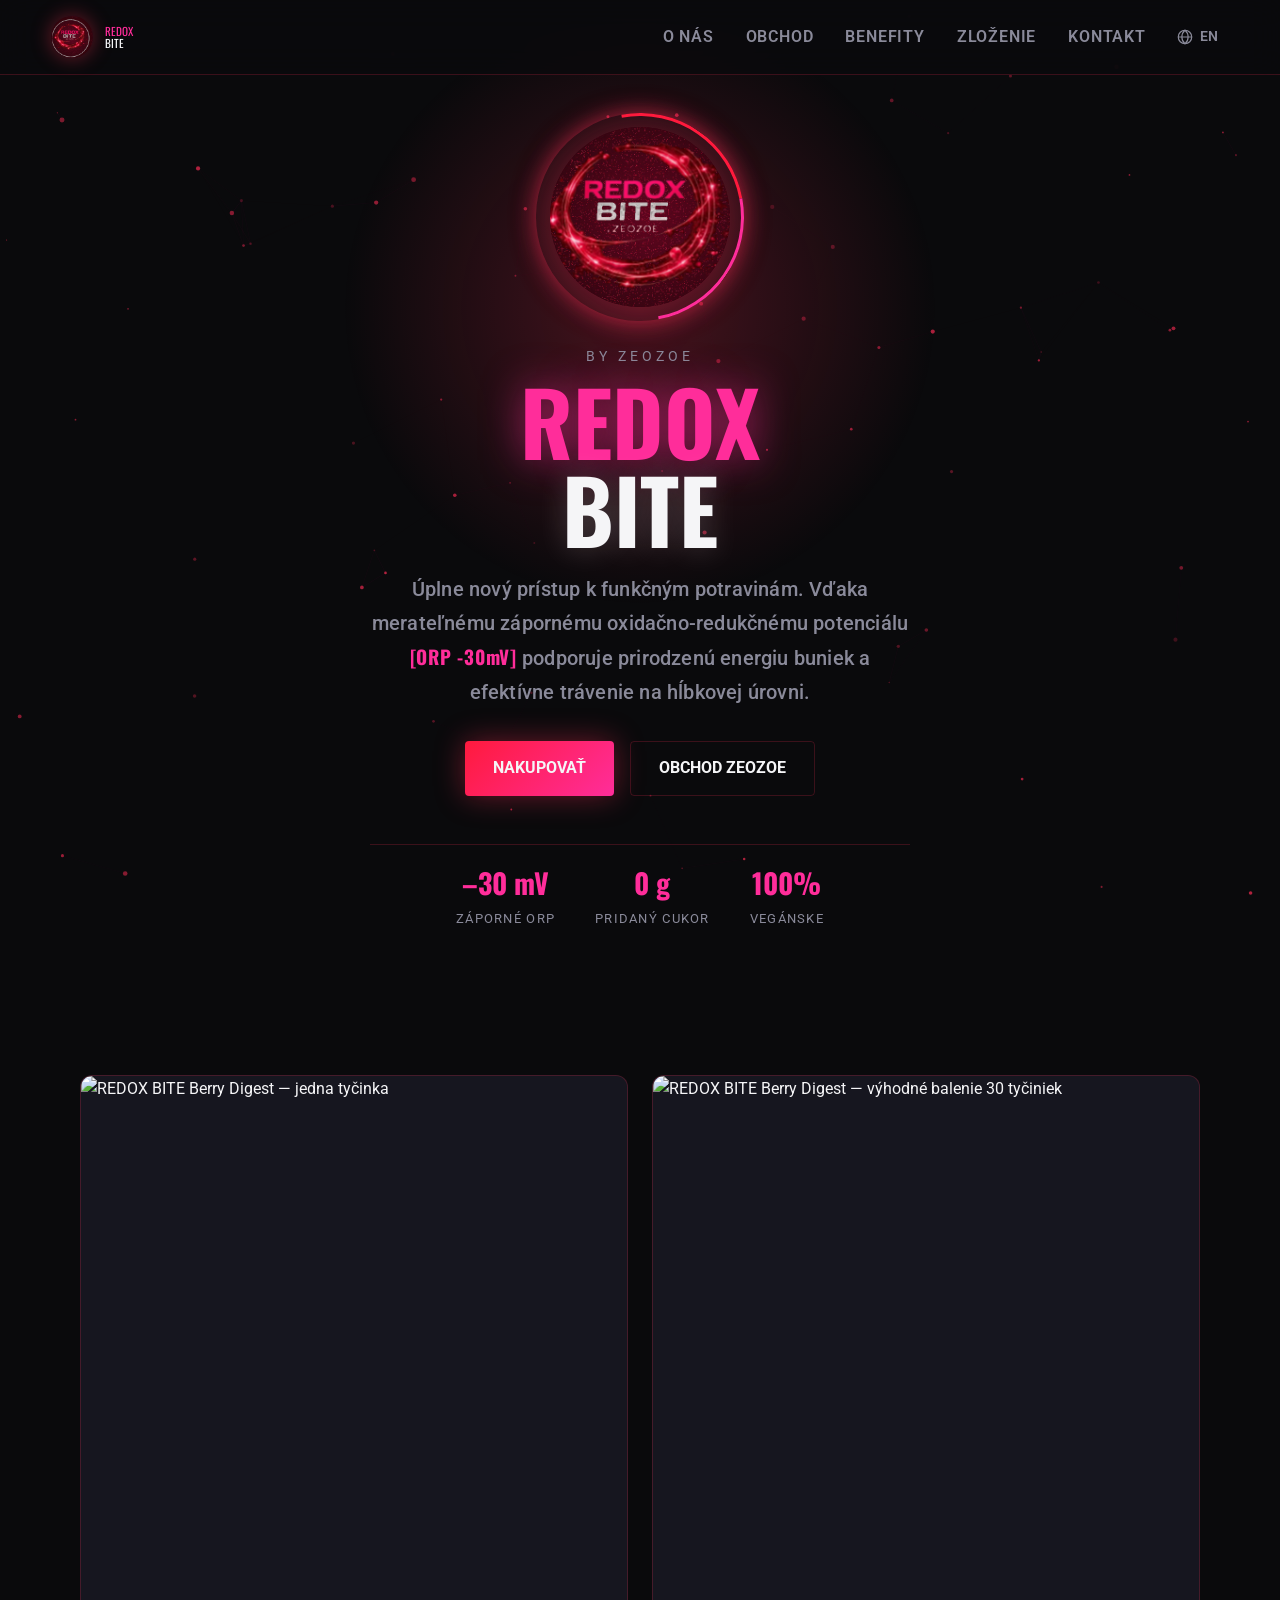
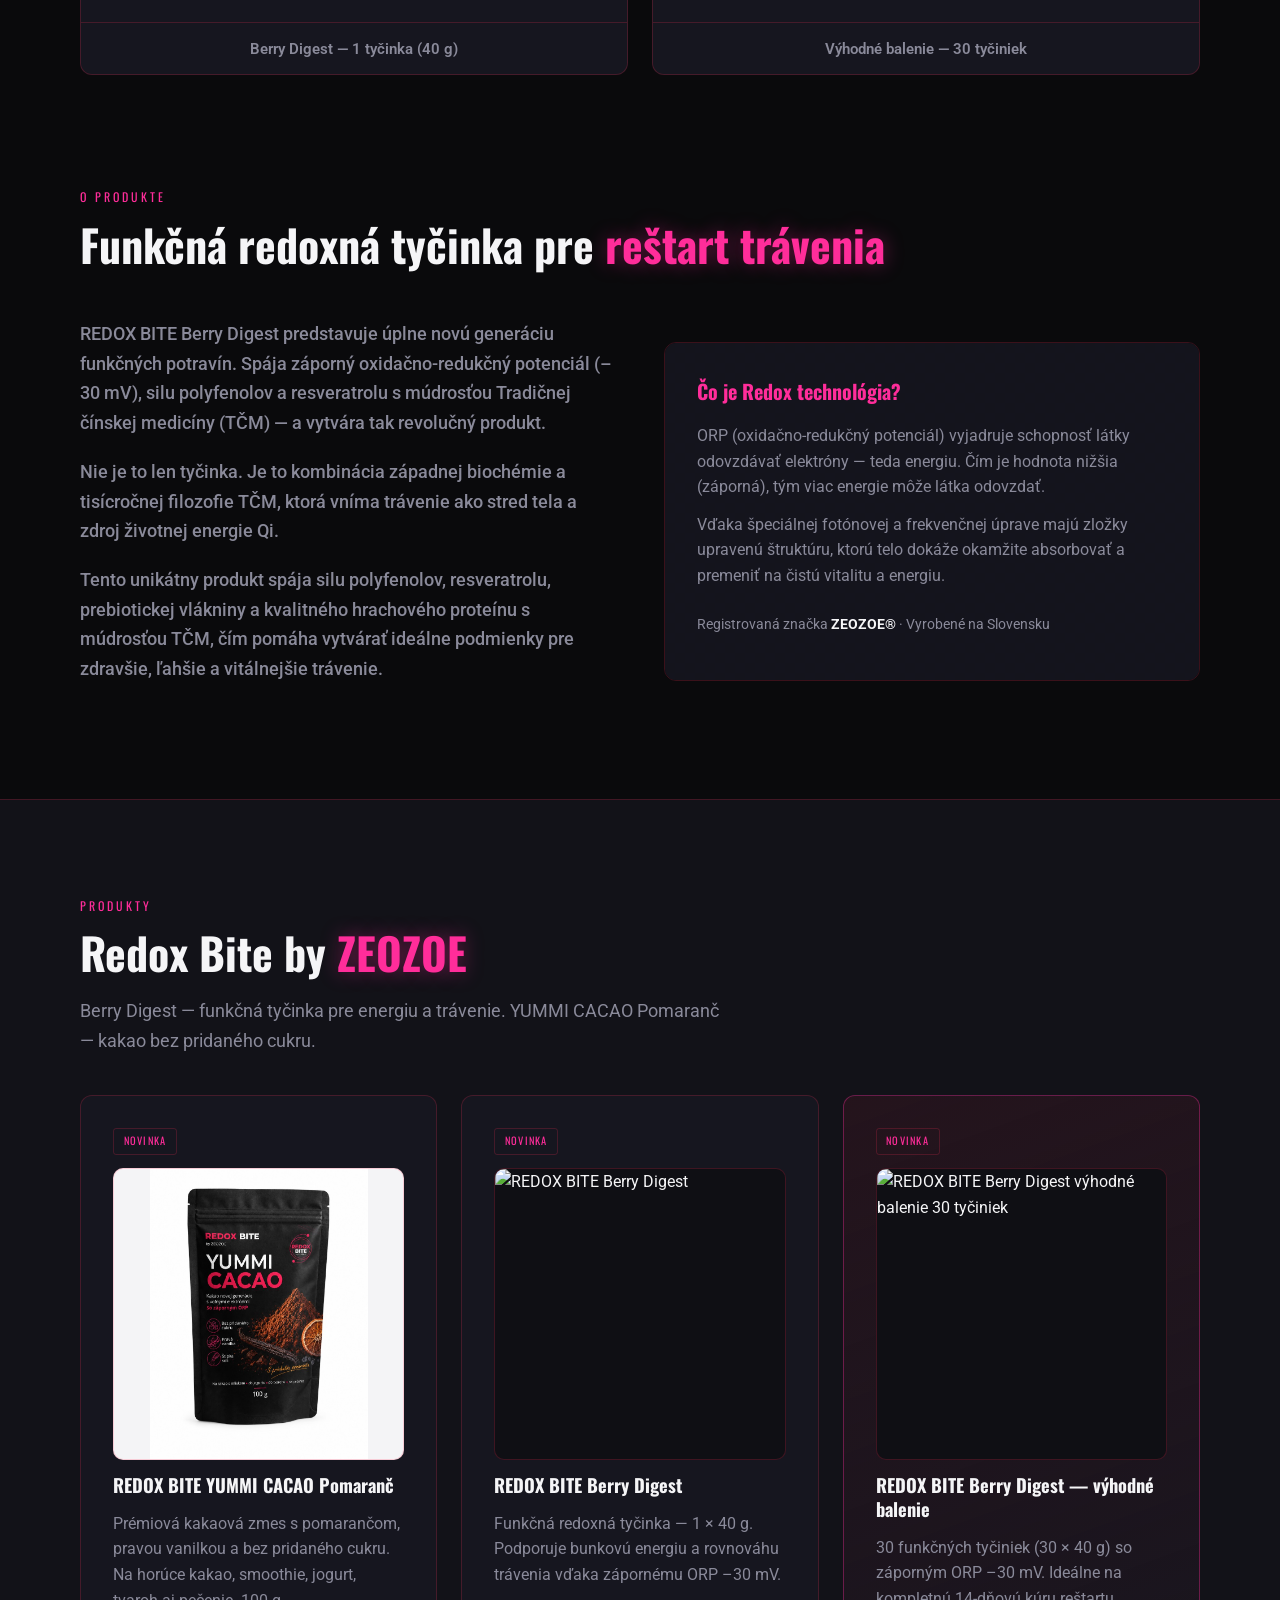
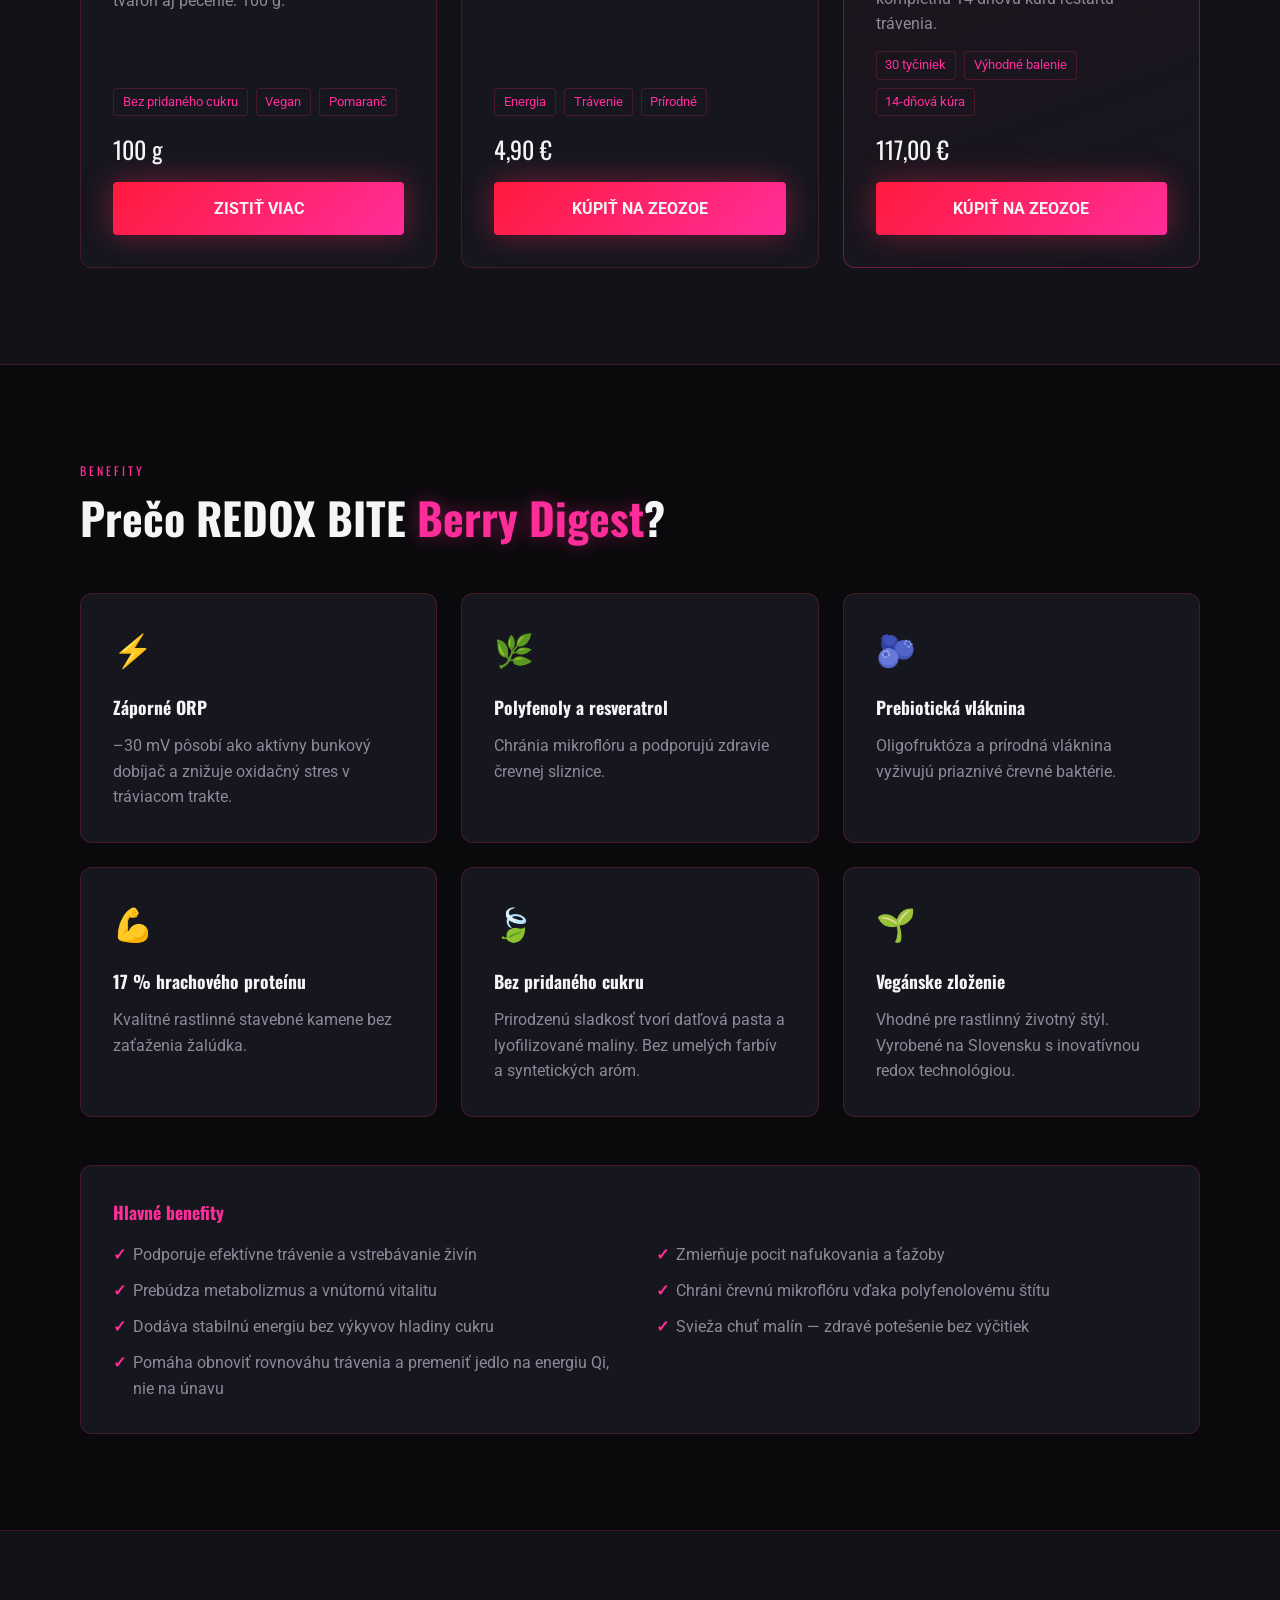
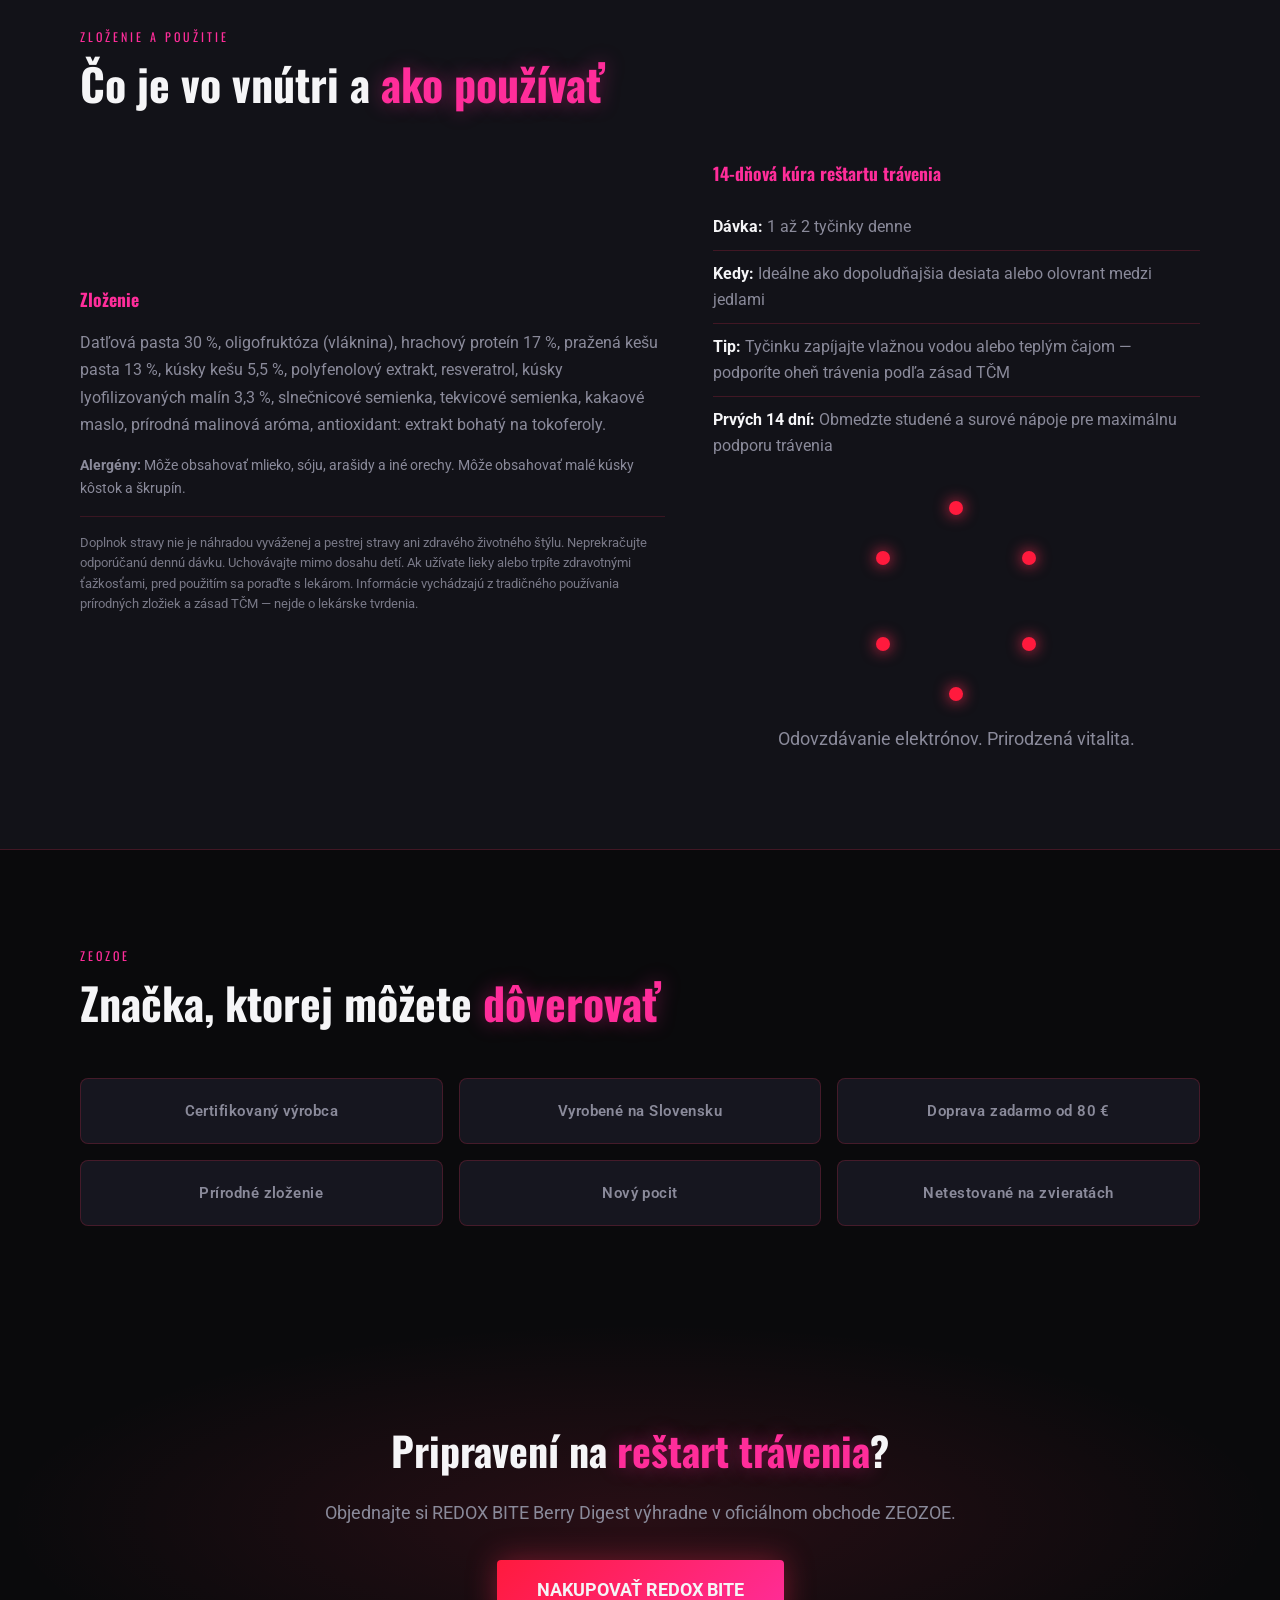
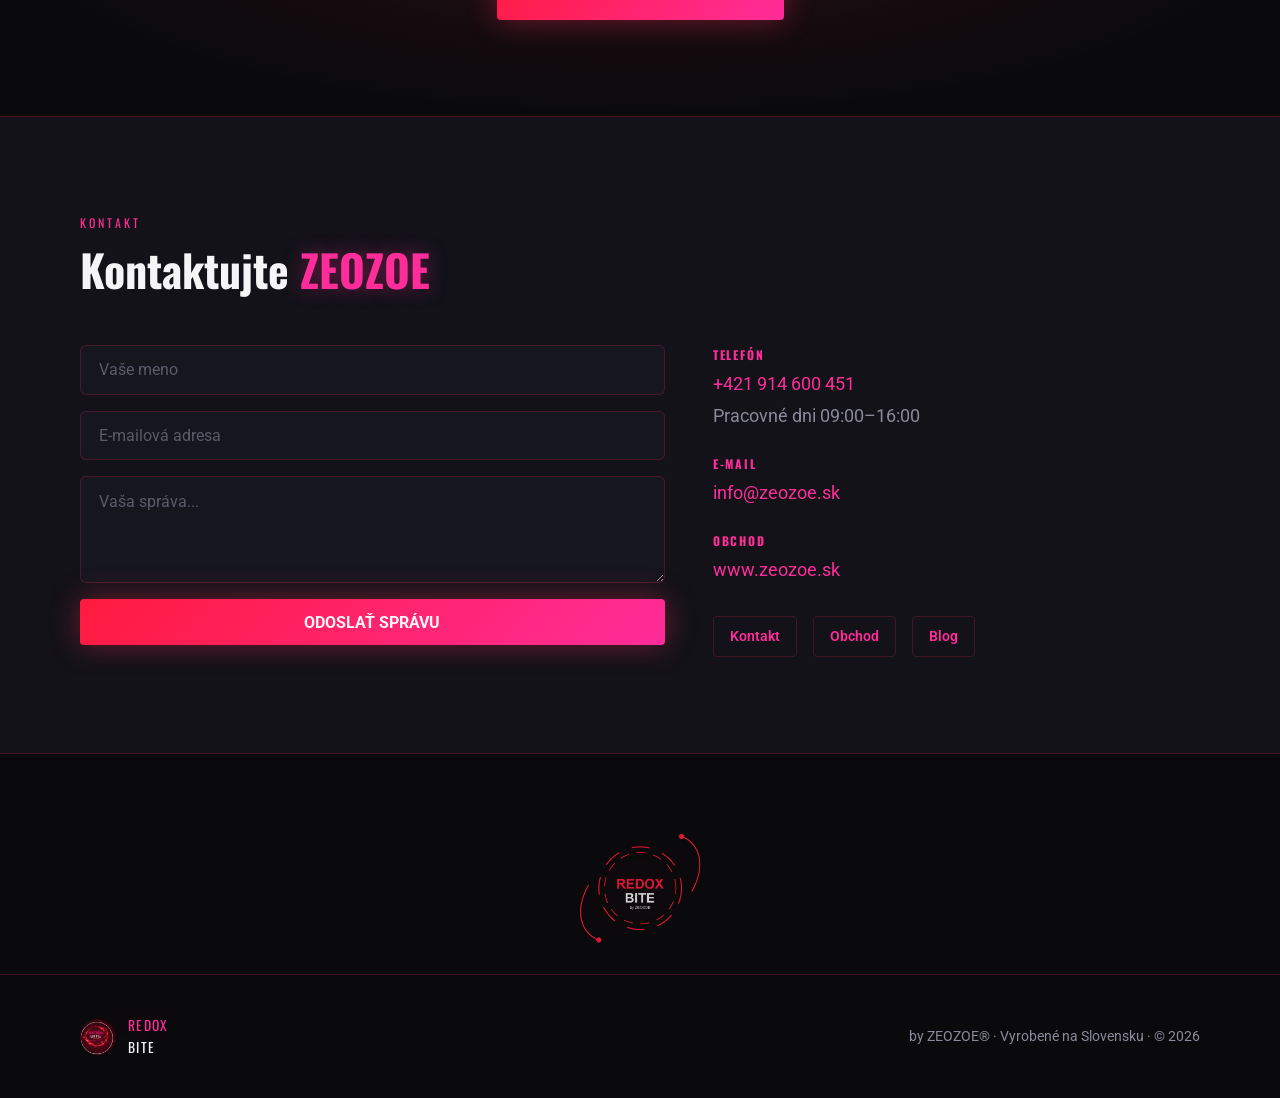
==== commit f15dc7c1: "Show full YUMMI CACAO pack photos without cropping. Co-authored-by: Cursor <cursoragent@cursor.com>" ====
--- a/index.html
+++ b/index.html
@@ -11,7 +11,7 @@
   <link rel="preconnect" href="https://fonts.googleapis.com">
   <link rel="preconnect" href="https://fonts.gstatic.com" crossorigin>
   <link href="https://fonts.googleapis.com/css?family=Roboto:400,500,700|Oswald:700&subset=latin,latin-ext&display=swap" rel="stylesheet">
-  <link rel="stylesheet" href="css/style.css?v=36">
+  <link rel="stylesheet" href="css/style.css?v=37">
 </head>
 <body>
   <canvas id="particles" aria-hidden="true"></canvas>
@@ -142,7 +142,7 @@
         <div class="product-grid">
           <article class="product-card">
             <span class="product-badge" data-i18n="badgeNew">Novinka</span>
-            <div class="product-image-wrap">
+            <div class="product-image-wrap product-image-wrap--contain">
               <img src="assets/yummi-cacao-pomaranc-front.jpg" alt="REDOX BITE YUMMI CACAO s pomarančom v čiernom doypack balení 100 g" class="product-image" loading="lazy" data-i18n-alt="cacaoFrontAlt">
             </div>
             <h3 data-i18n="cacaoCardTitle">REDOX BITE YUMMI CACAO Pomaranč</h3>
--- a/css/style.css
+++ b/css/style.css
@@ -675,6 +675,18 @@
 
 .product-card:hover .product-image {
   transform: scale(1.04);
+}
+
+.product-image-wrap--contain {
+  background: #f4f4f6;
+}
+
+.product-image-wrap--contain .product-image {
+  object-fit: contain;
+}
+
+.product-card:hover .product-image-wrap--contain .product-image {
+  transform: none;
 }
 
 /* Gallery showcase */
@@ -1183,15 +1195,15 @@
 
 .pdp__hero {
   display: grid;
-  grid-template-columns: 1.1fr 0.9fr;
-  gap: 3rem;
+  grid-template-columns: 1fr;
+  gap: 2.5rem;
   align-items: start;
 }
 
 .pdp__gallery {
   display: grid;
   grid-template-columns: 1fr 1fr;
-  gap: 1rem;
+  gap: 1.25rem;
 }
 
 .pdp__shot {
@@ -1199,13 +1211,15 @@
   border-radius: 12px;
   overflow: hidden;
   border: 1px solid var(--border);
-  background: var(--bg-card);
+  background: #f4f4f6;
+  padding: 1rem;
 }
 
 .pdp__shot img {
   width: 100%;
-  aspect-ratio: 1;
-  object-fit: cover;
+  height: auto;
+  object-fit: contain;
+  display: block;
 }
 
 .pdp__summary h1 {
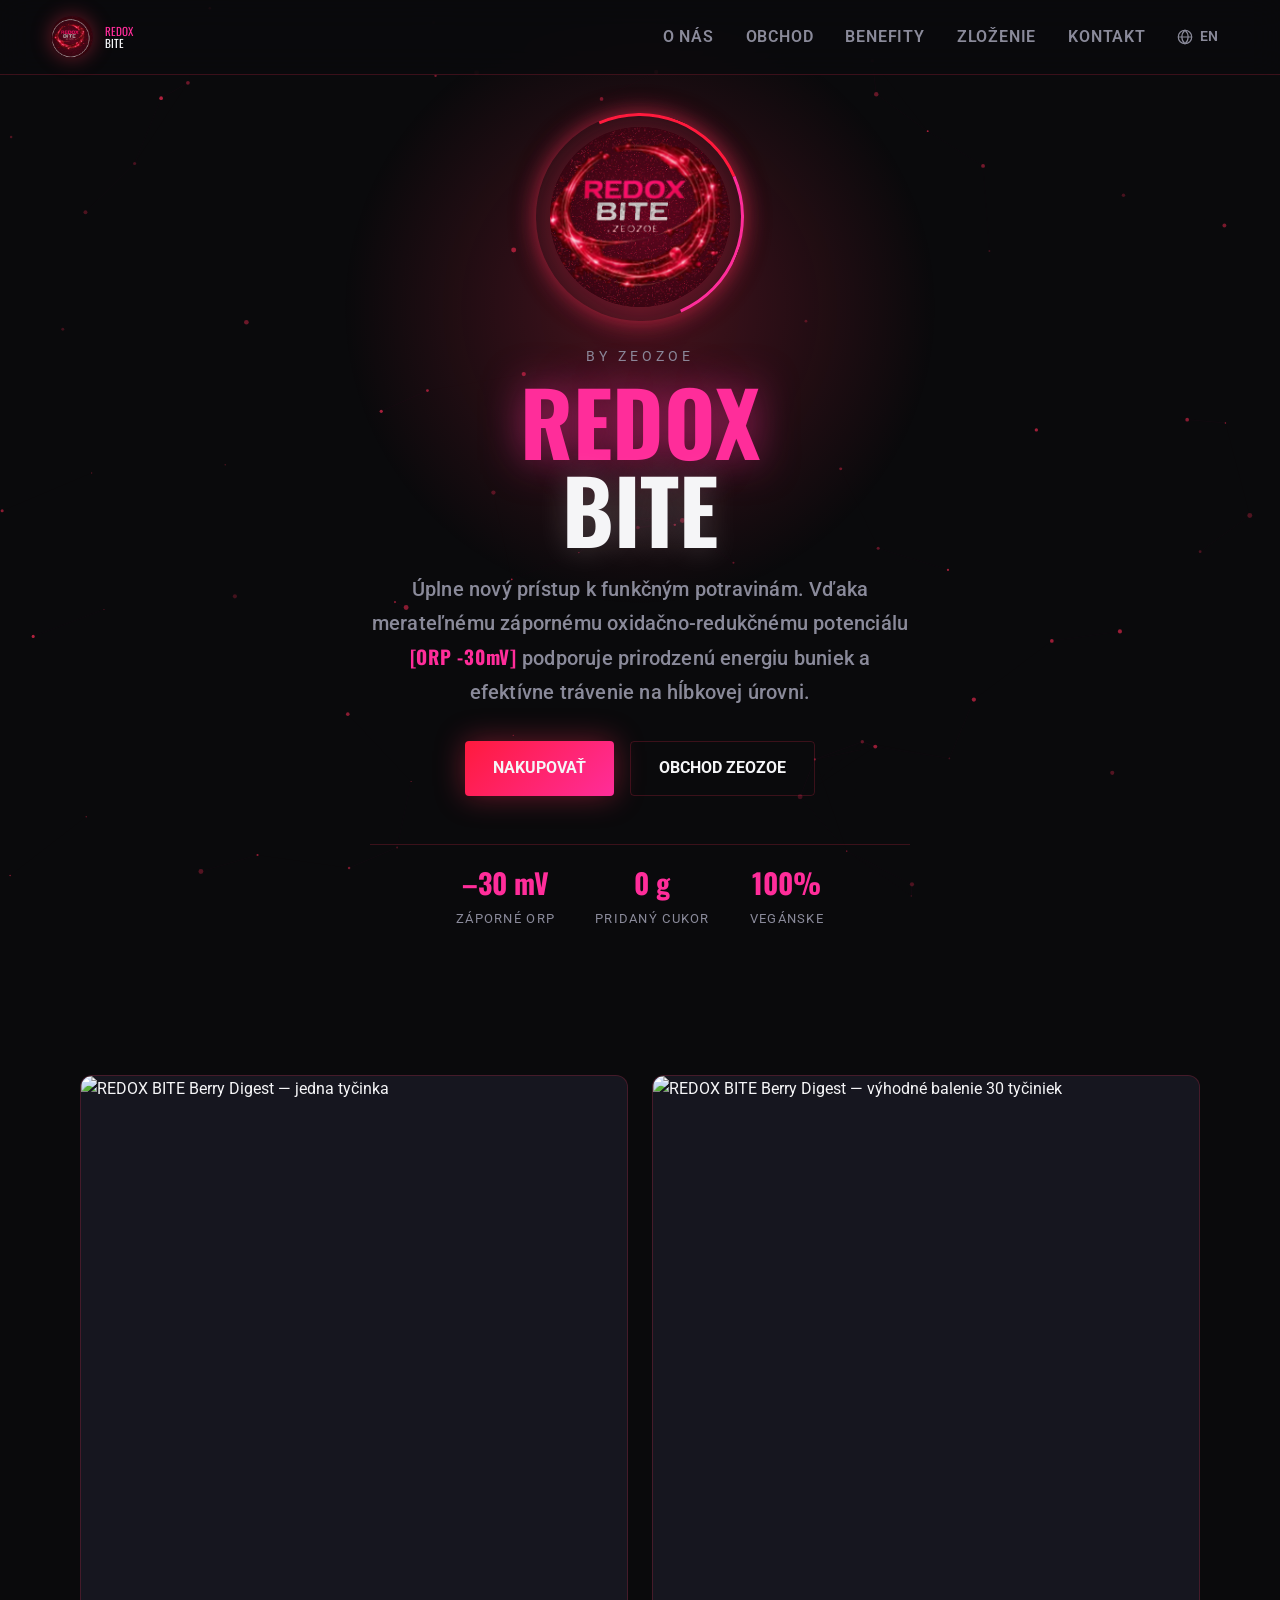
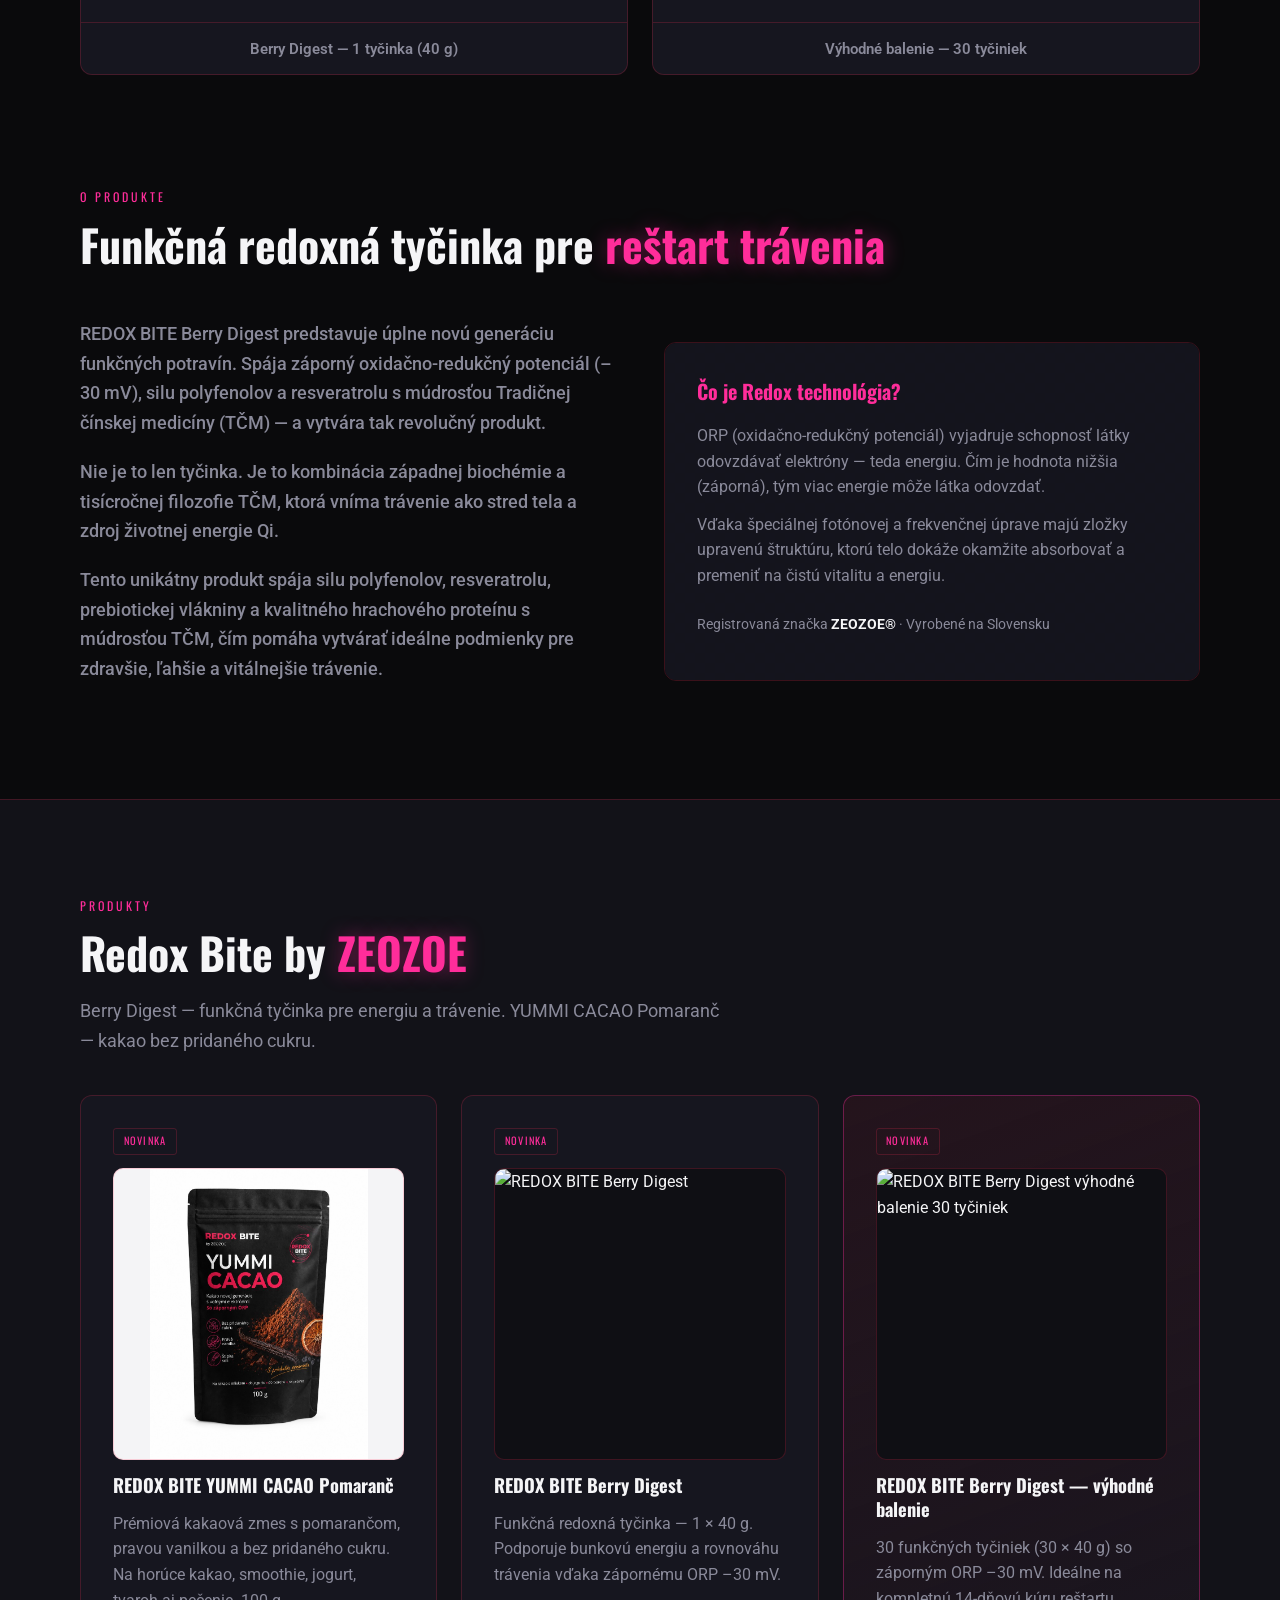
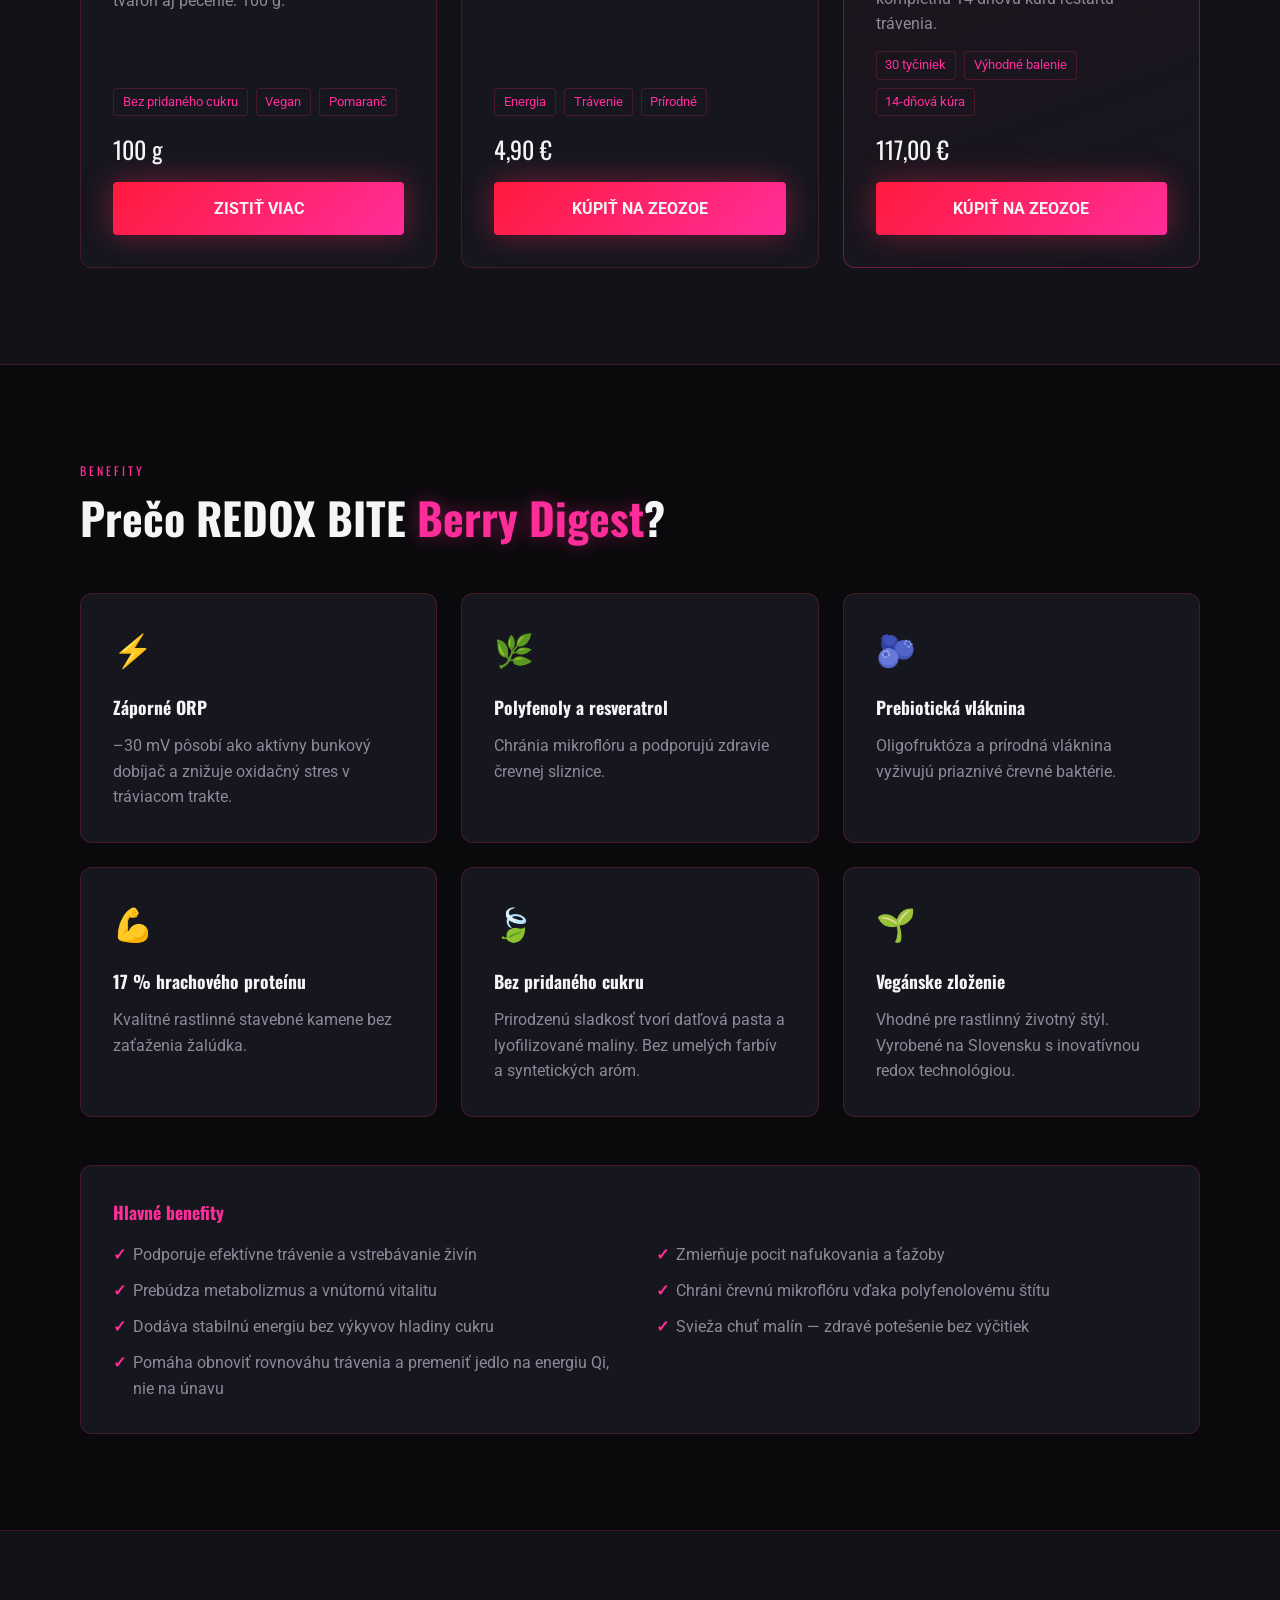
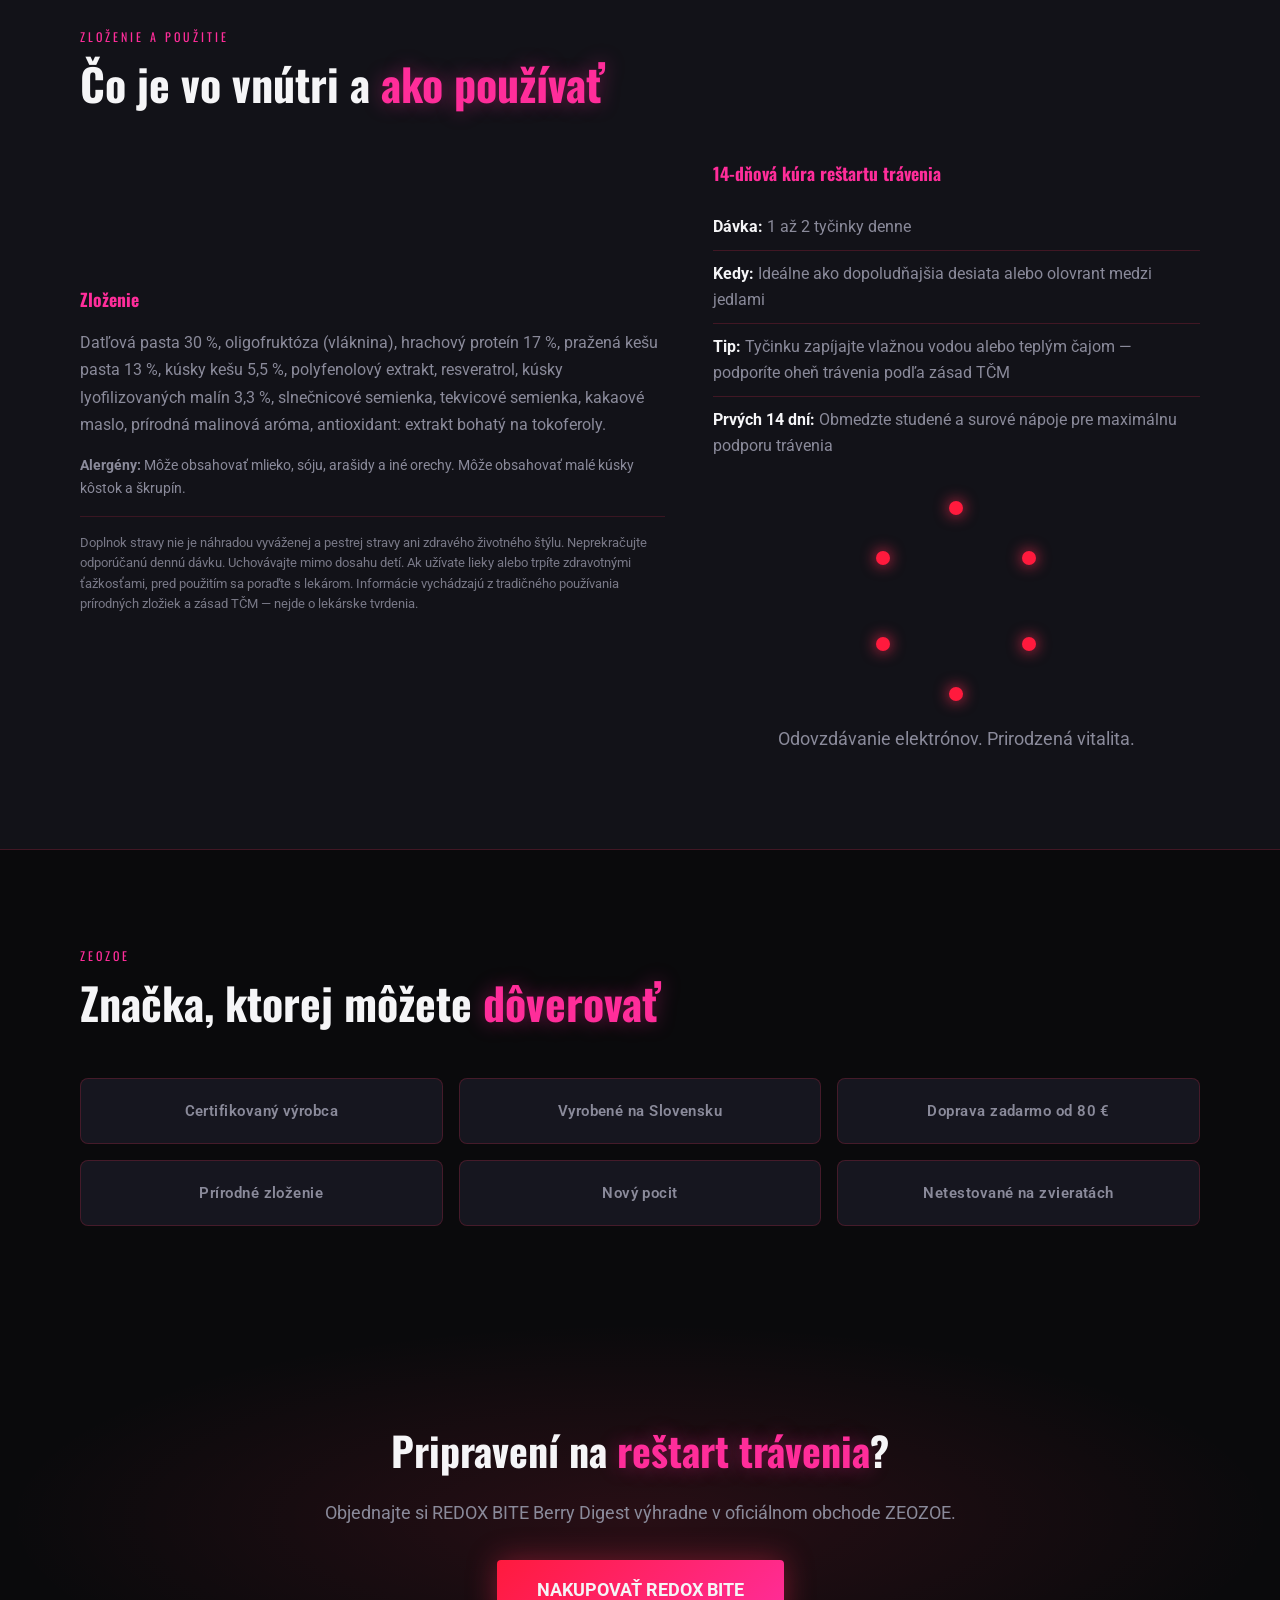
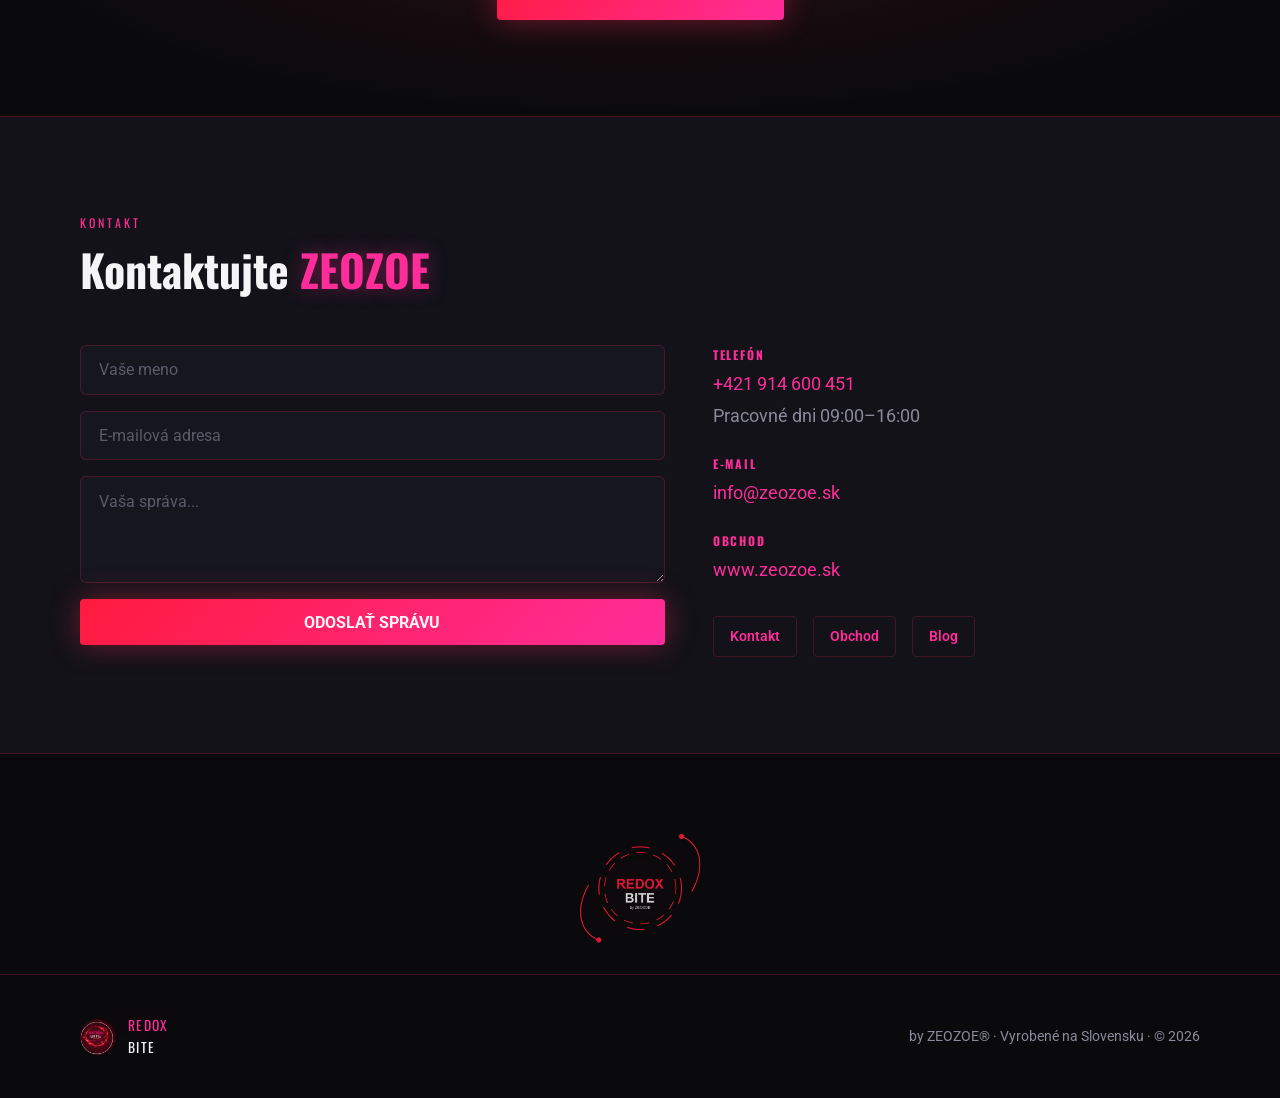
==== commit bfb732f9: "Show complete YUMMI CACAO pouch photos stacked without cropping. Co-authored-by: Cursor <cursoragent" ====
--- a/index.html
+++ b/index.html
@@ -11,7 +11,7 @@
   <link rel="preconnect" href="https://fonts.googleapis.com">
   <link rel="preconnect" href="https://fonts.gstatic.com" crossorigin>
   <link href="https://fonts.googleapis.com/css?family=Roboto:400,500,700|Oswald:700&subset=latin,latin-ext&display=swap" rel="stylesheet">
-  <link rel="stylesheet" href="css/style.css?v=37">
+  <link rel="stylesheet" href="css/style.css?v=38">
 </head>
 <body>
   <canvas id="particles" aria-hidden="true"></canvas>
--- a/css/style.css
+++ b/css/style.css
@@ -1202,14 +1202,16 @@
 
 .pdp__gallery {
   display: grid;
-  grid-template-columns: 1fr 1fr;
-  gap: 1.25rem;
+  grid-template-columns: 1fr;
+  gap: 1.5rem;
+  max-width: 36rem;
+  margin-inline: auto;
+  width: 100%;
 }
 
 .pdp__shot {
   margin: 0;
   border-radius: 12px;
-  overflow: hidden;
   border: 1px solid var(--border);
   background: #f4f4f6;
   padding: 1rem;
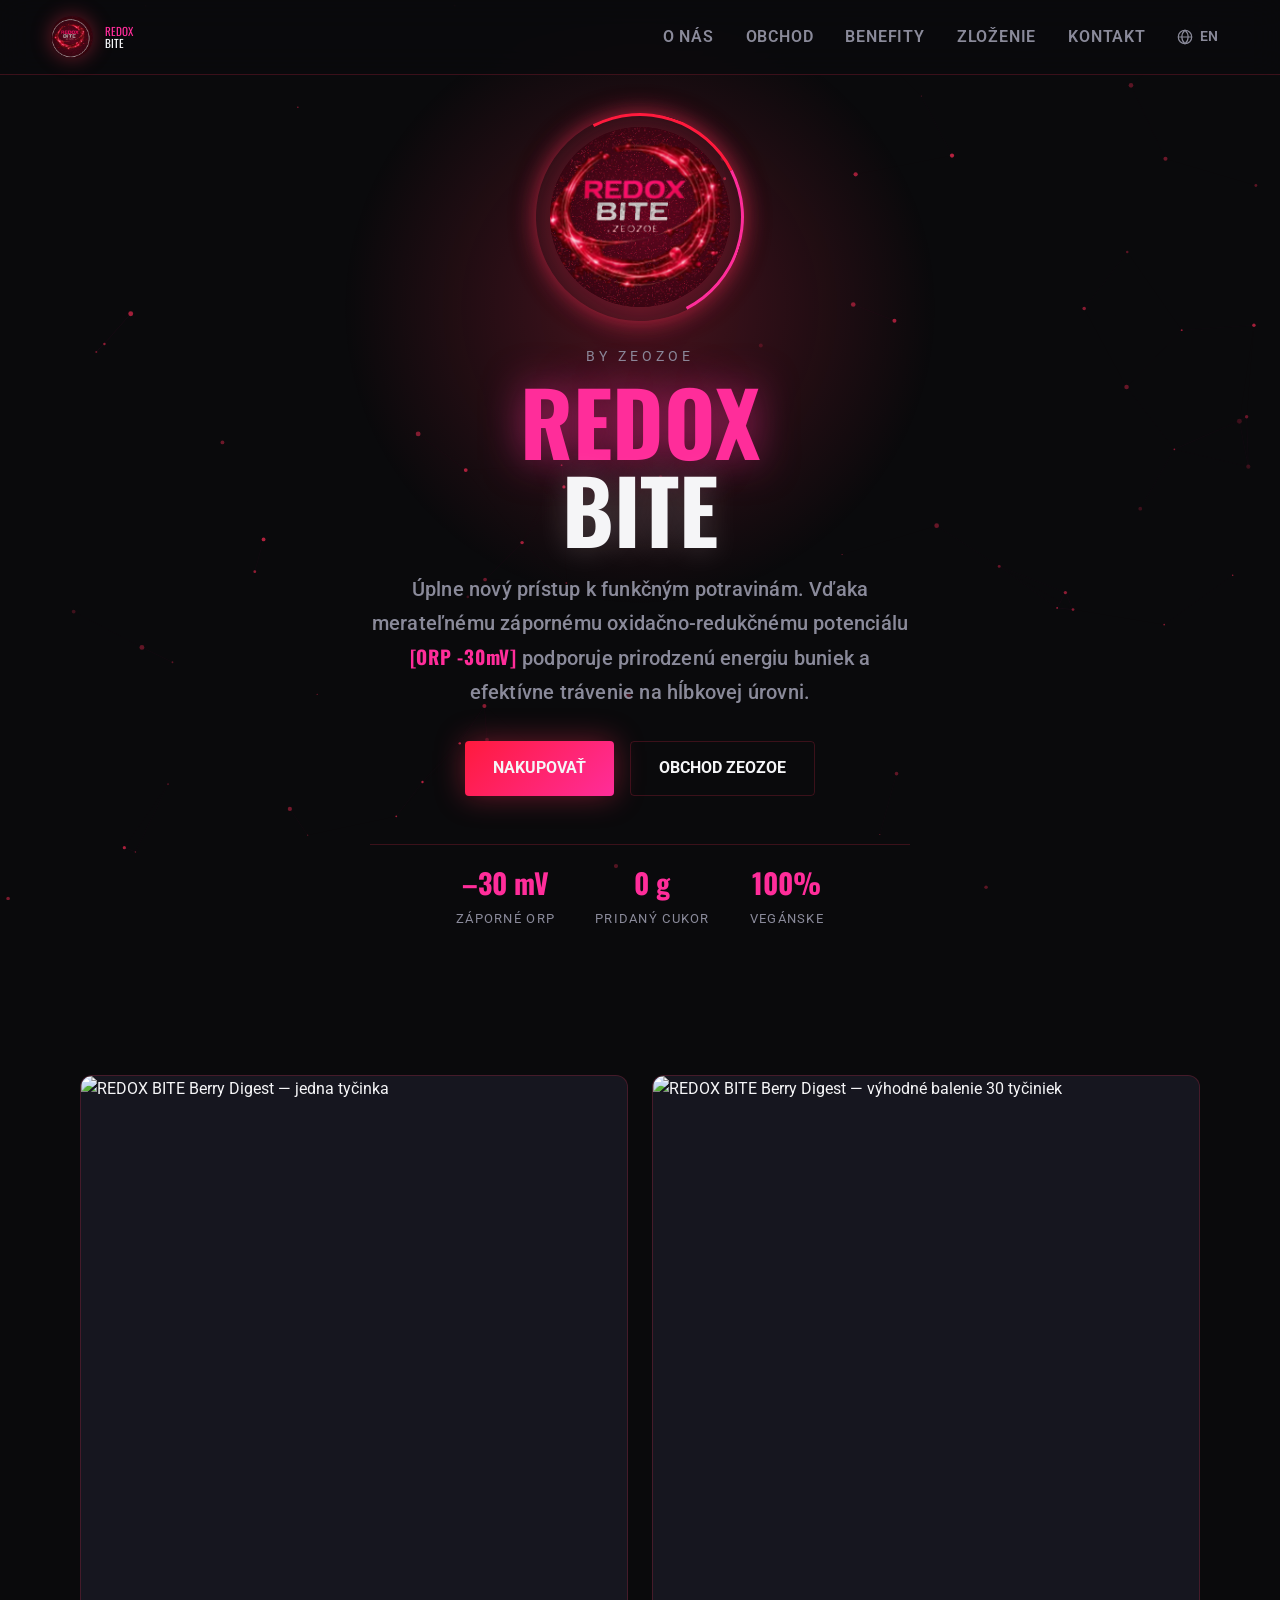
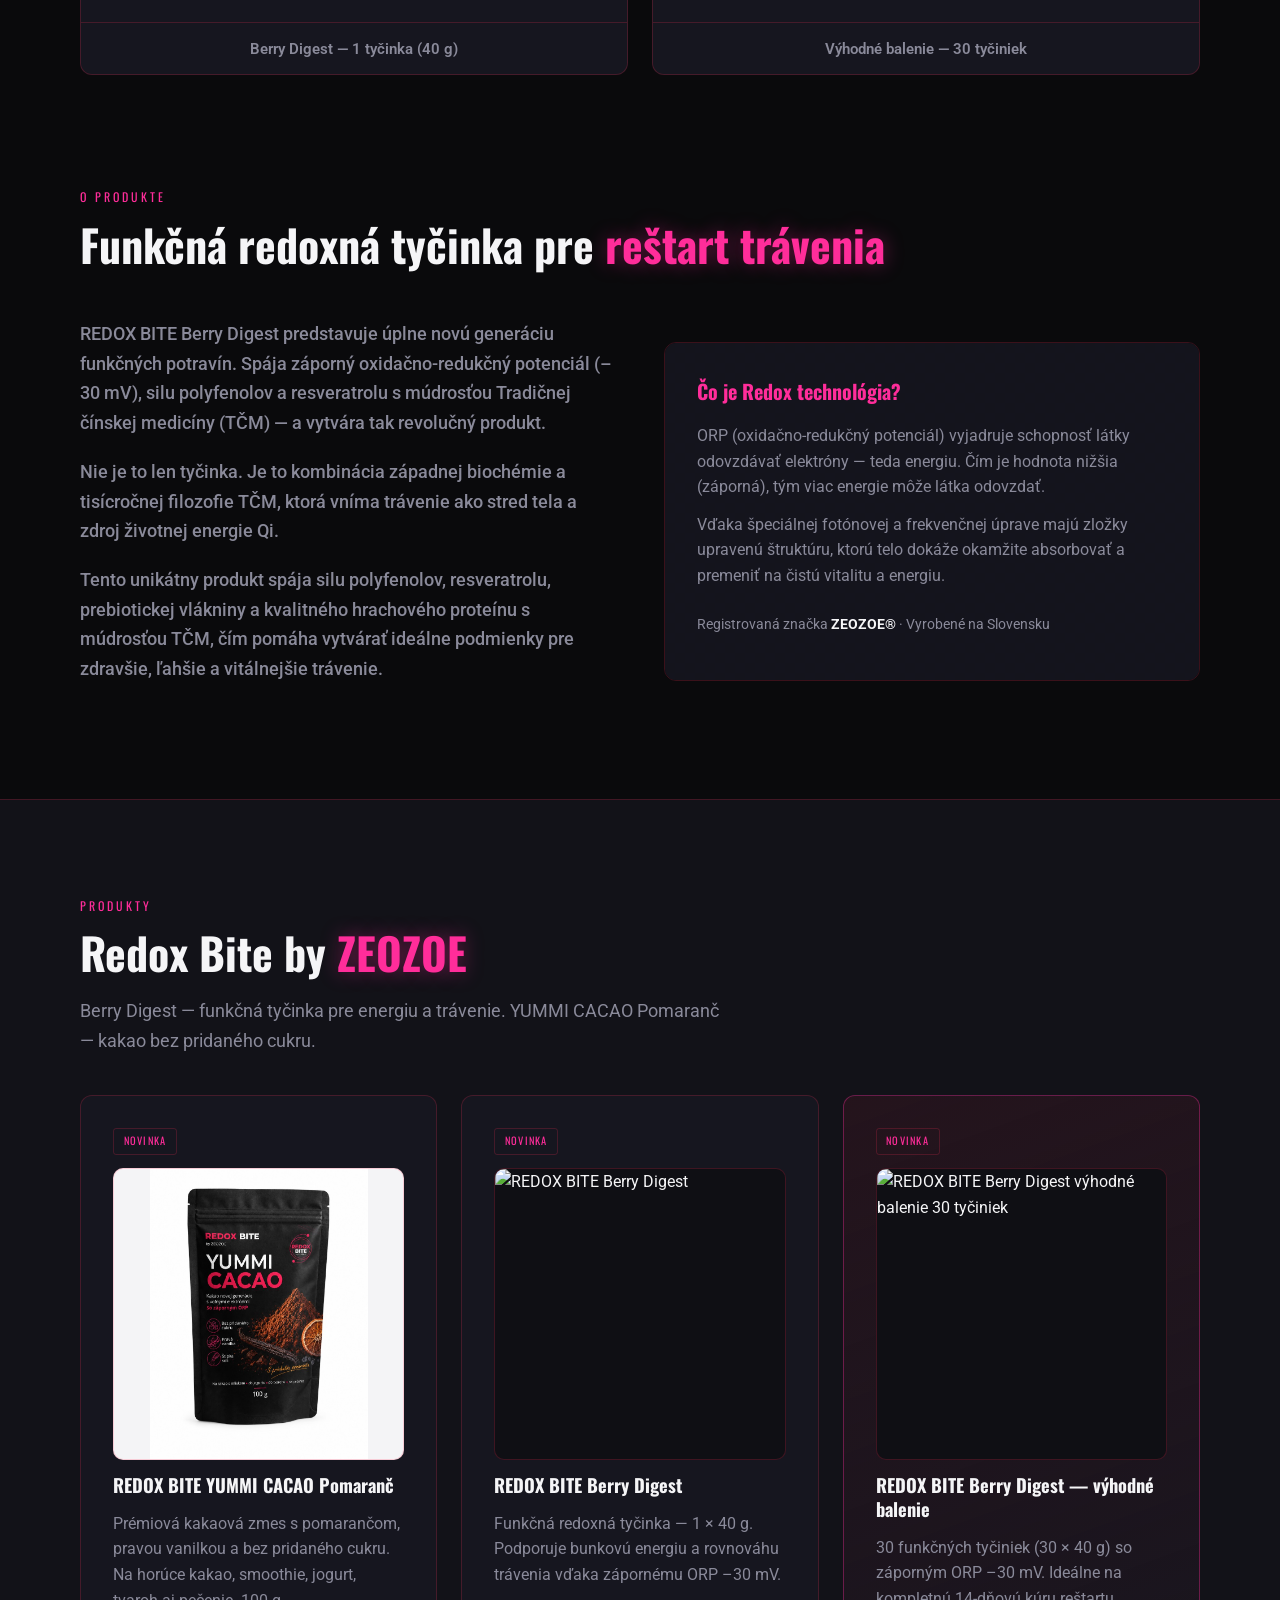
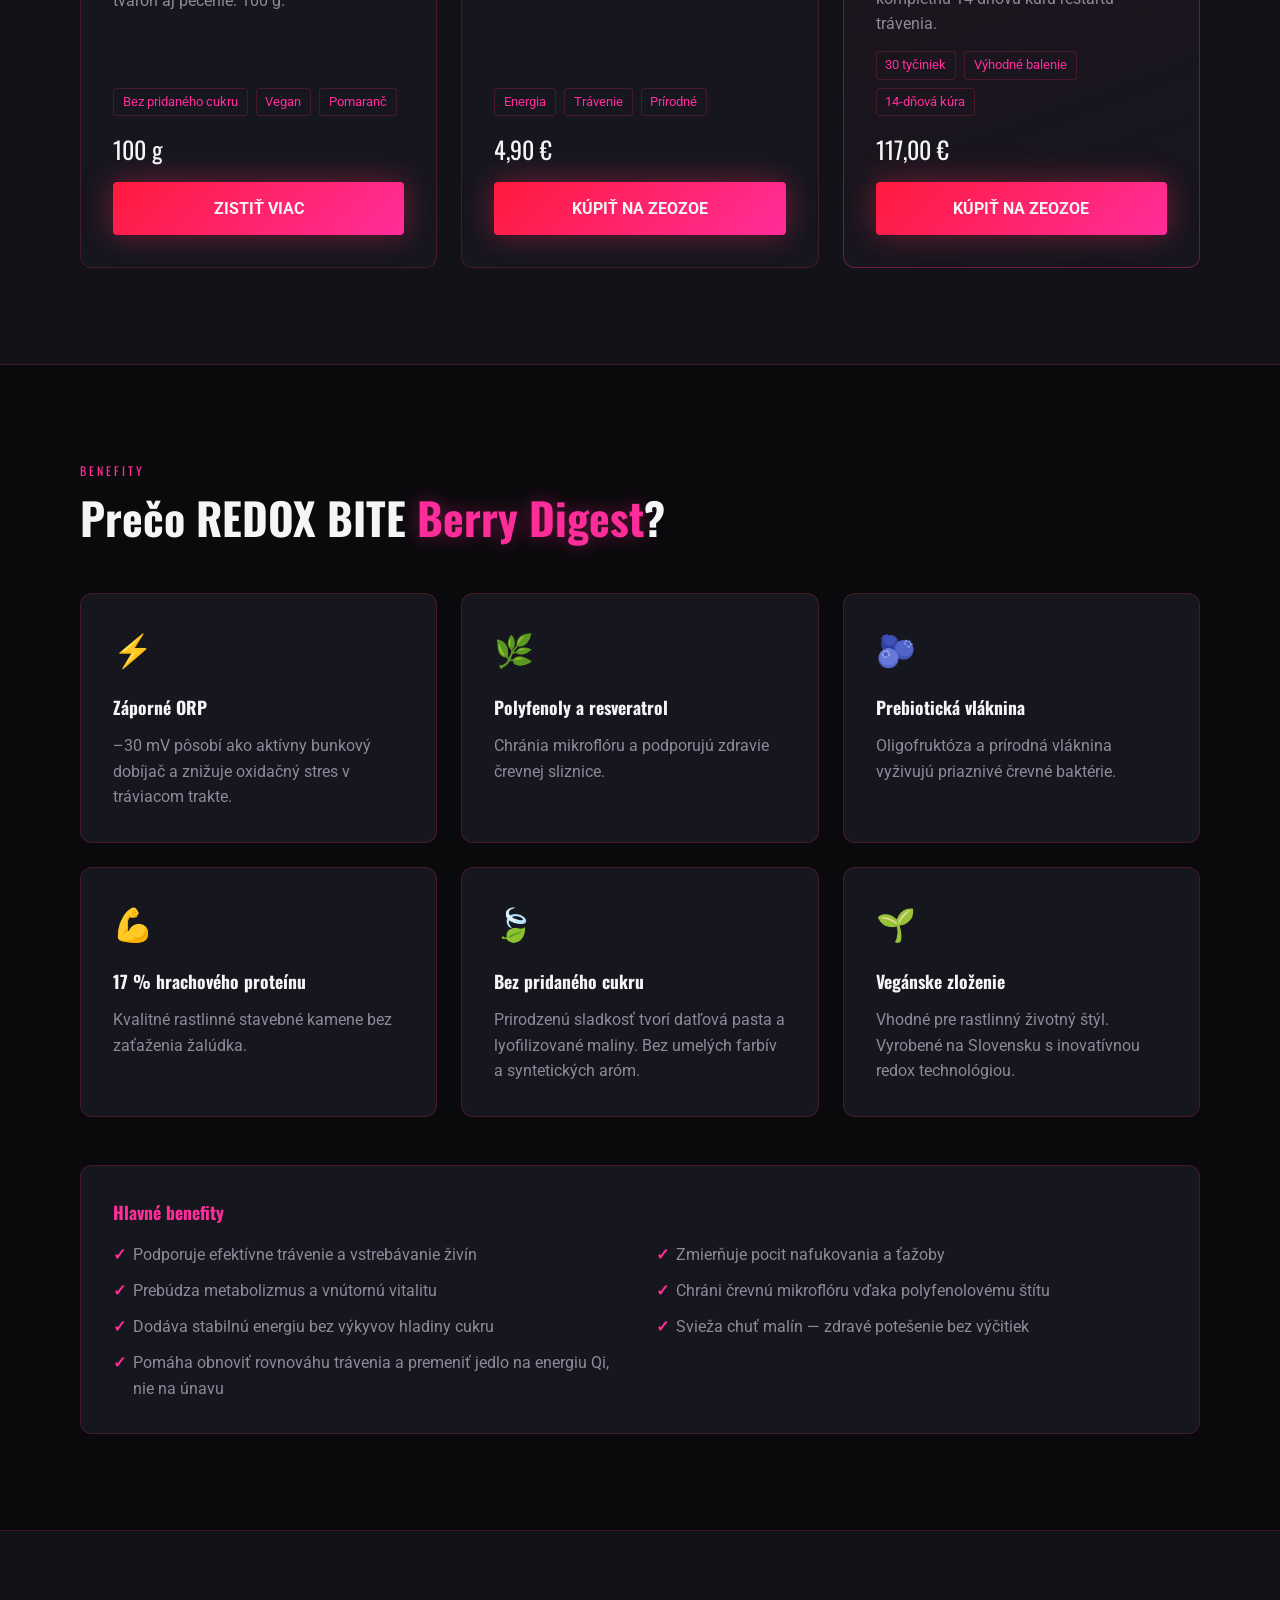
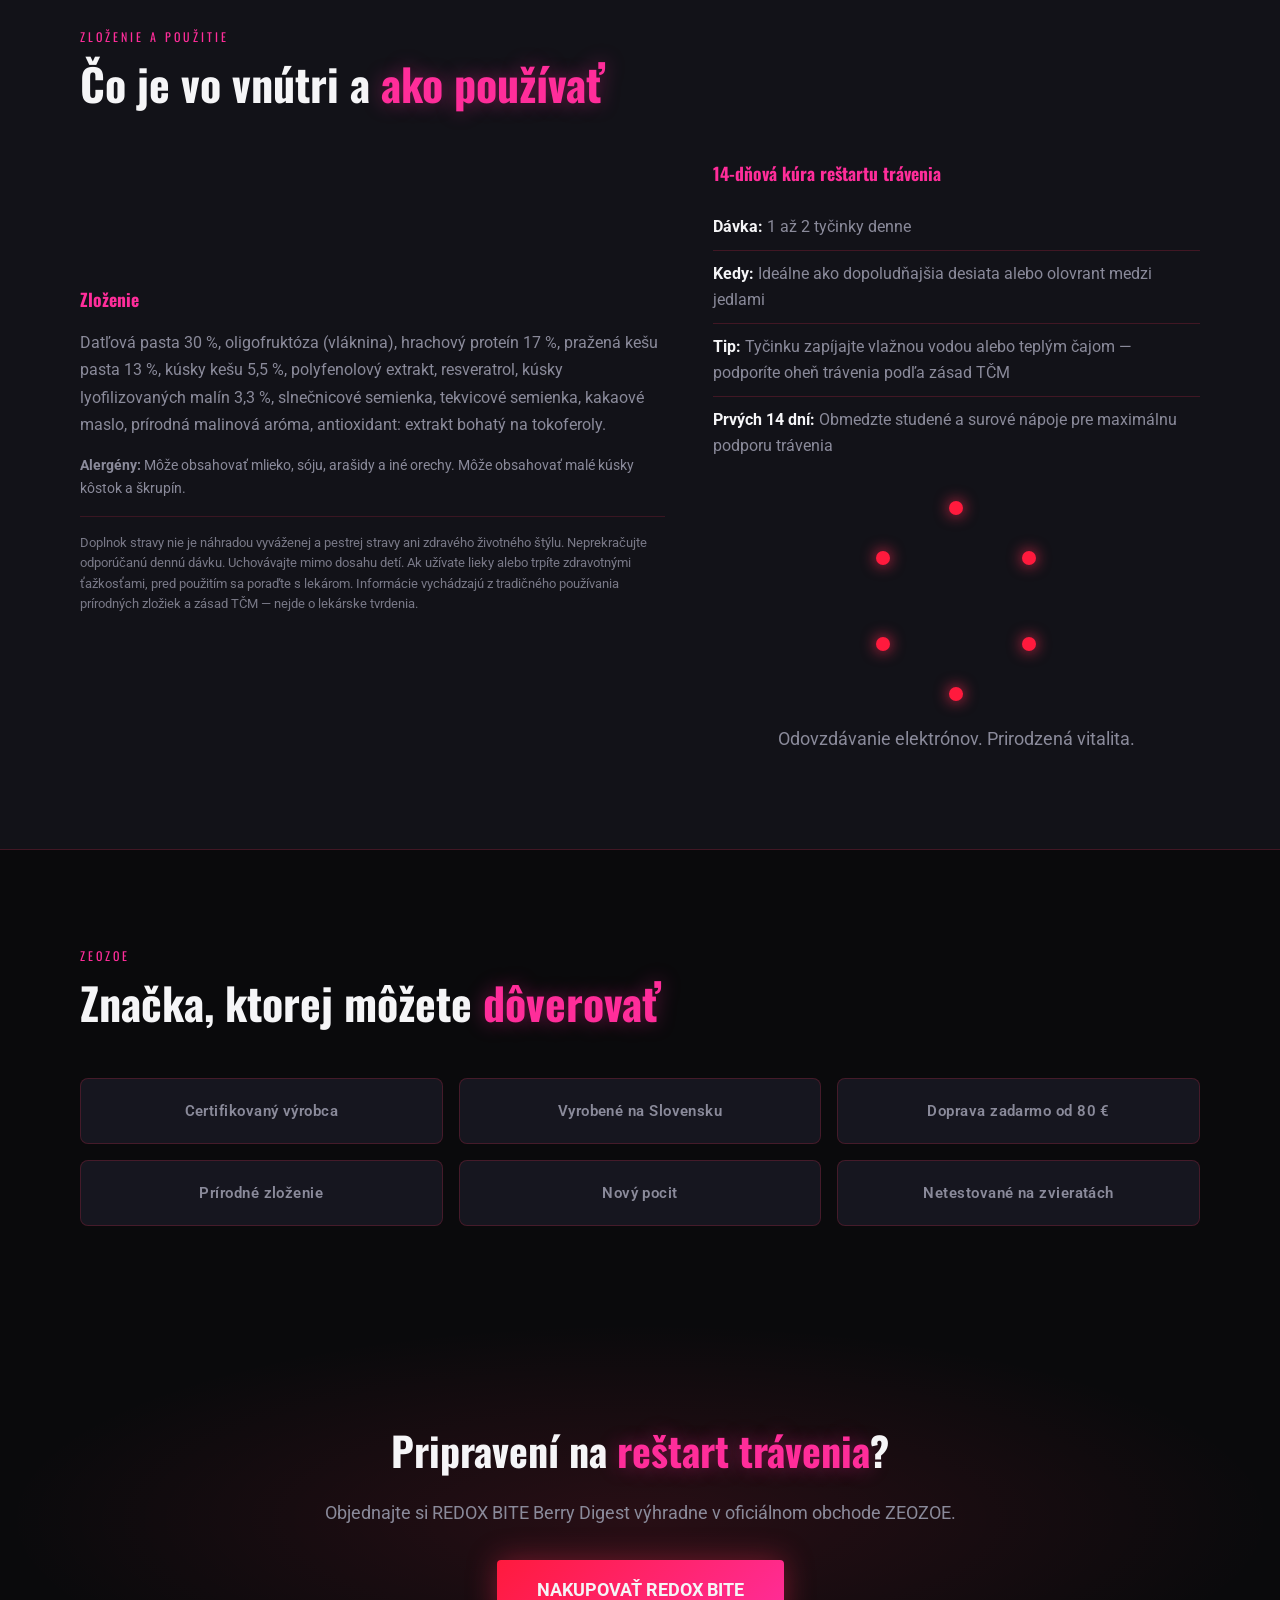
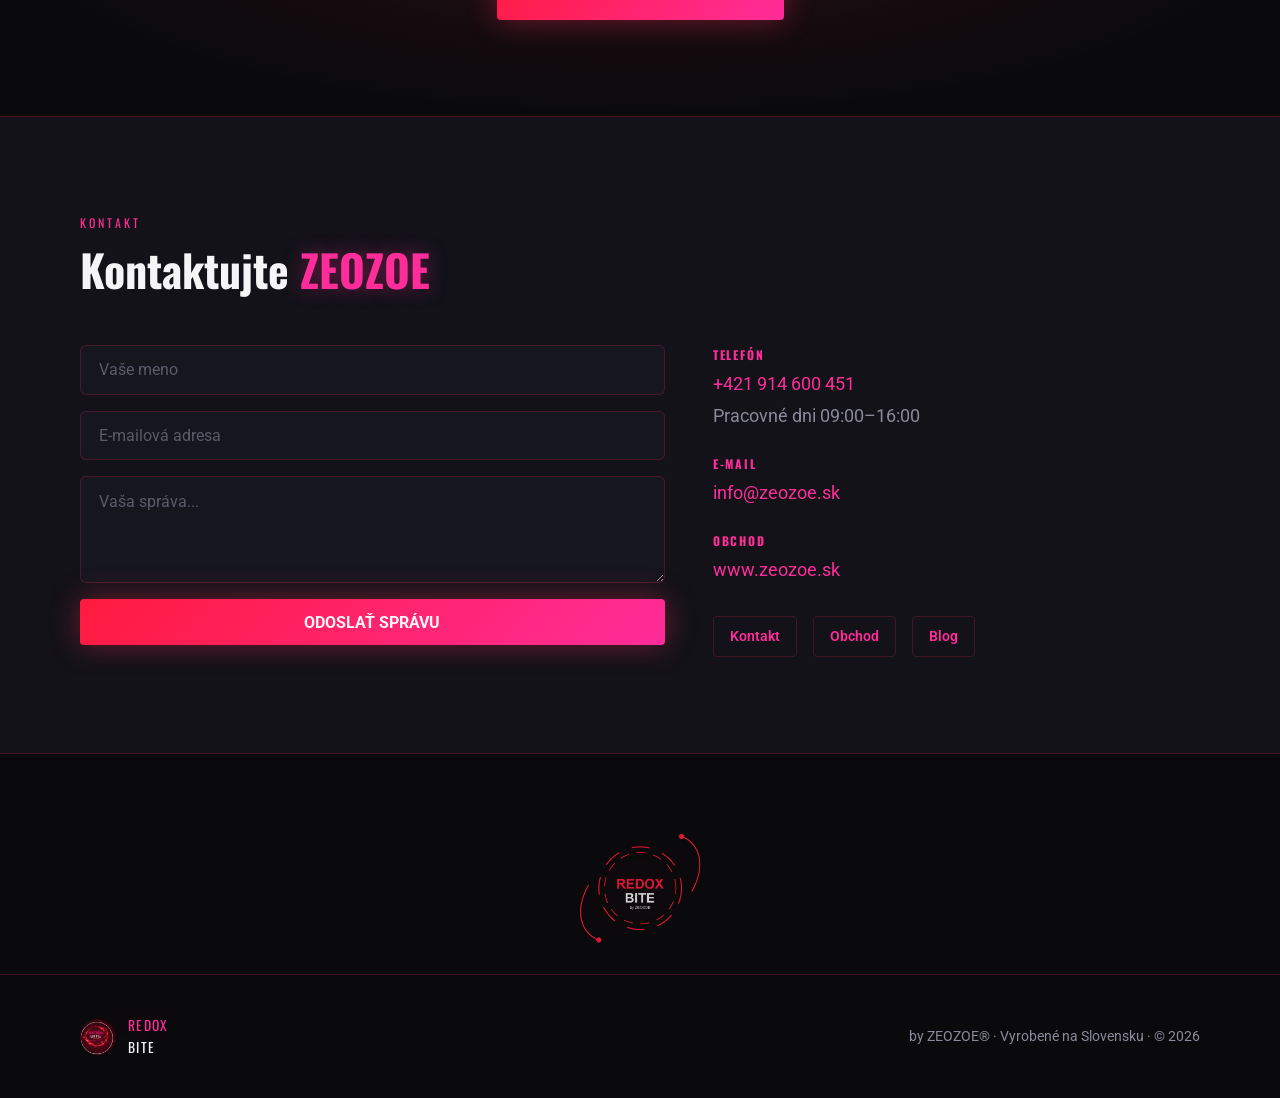
==== commit a68a6b9d: "Place YUMMI CACAO front and back pack photos side by side. Co-authored-by: Cursor <cursoragent@curso" ====
--- a/index.html
+++ b/index.html
@@ -11,7 +11,7 @@
   <link rel="preconnect" href="https://fonts.googleapis.com">
   <link rel="preconnect" href="https://fonts.gstatic.com" crossorigin>
   <link href="https://fonts.googleapis.com/css?family=Roboto:400,500,700|Oswald:700&subset=latin,latin-ext&display=swap" rel="stylesheet">
-  <link rel="stylesheet" href="css/style.css?v=38">
+  <link rel="stylesheet" href="css/style.css?v=39">
 </head>
 <body>
   <canvas id="particles" aria-hidden="true"></canvas>
--- a/css/style.css
+++ b/css/style.css
@@ -1202,10 +1202,8 @@
 
 .pdp__gallery {
   display: grid;
-  grid-template-columns: 1fr;
-  gap: 1.5rem;
-  max-width: 36rem;
-  margin-inline: auto;
+  grid-template-columns: 1fr 1fr;
+  gap: 1.25rem;
   width: 100%;
 }
 
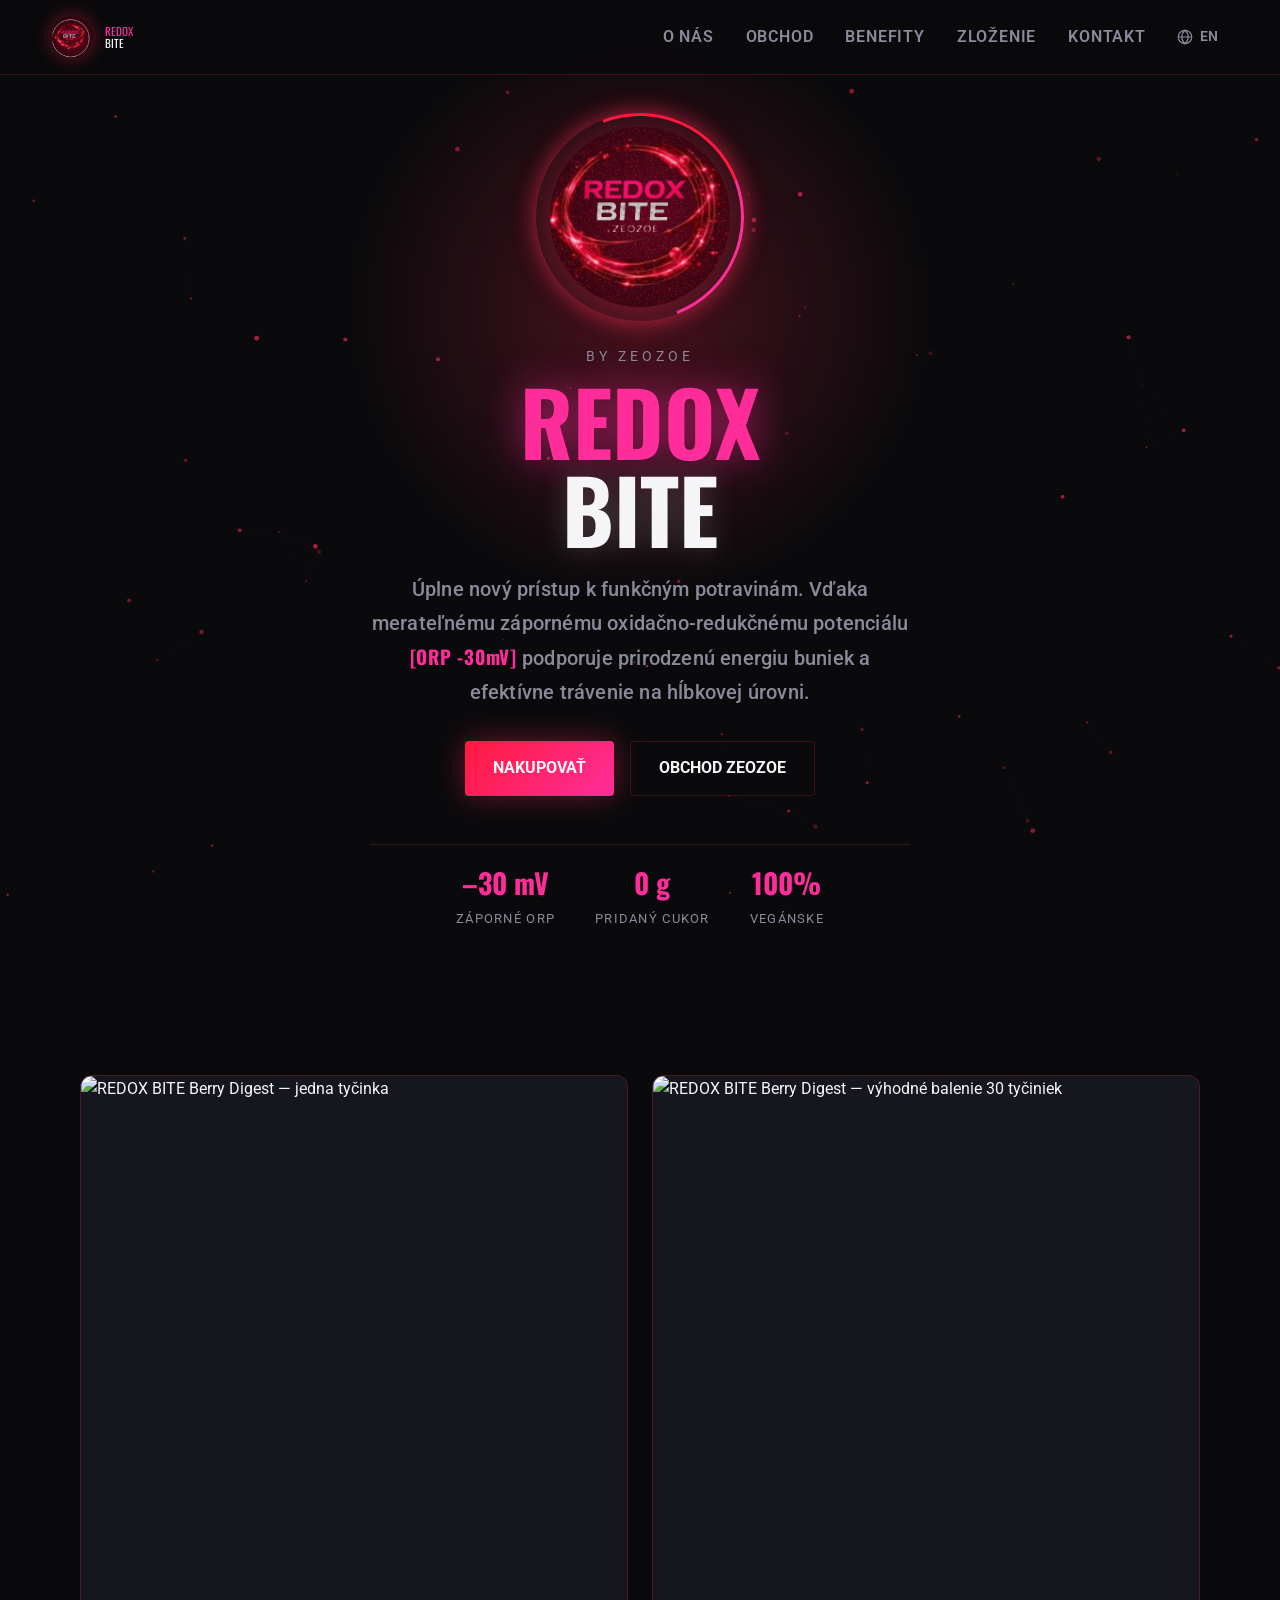
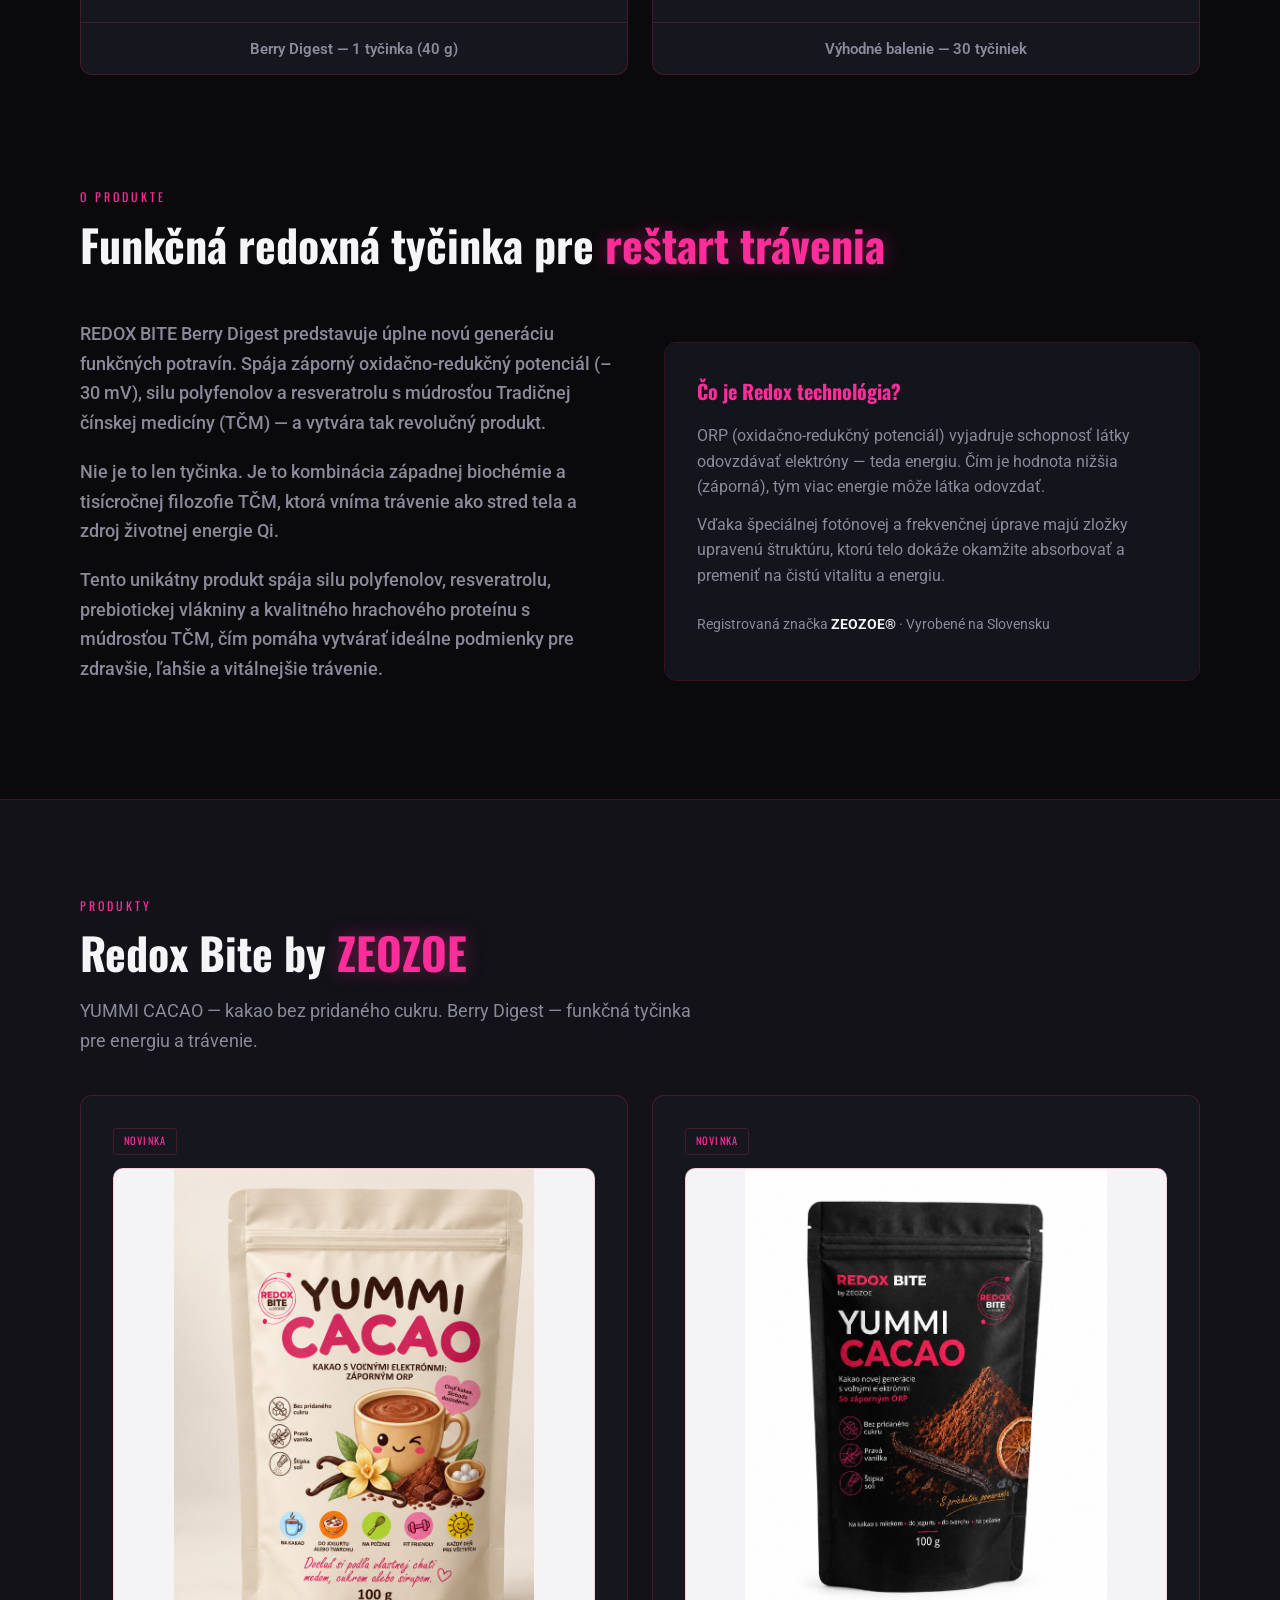
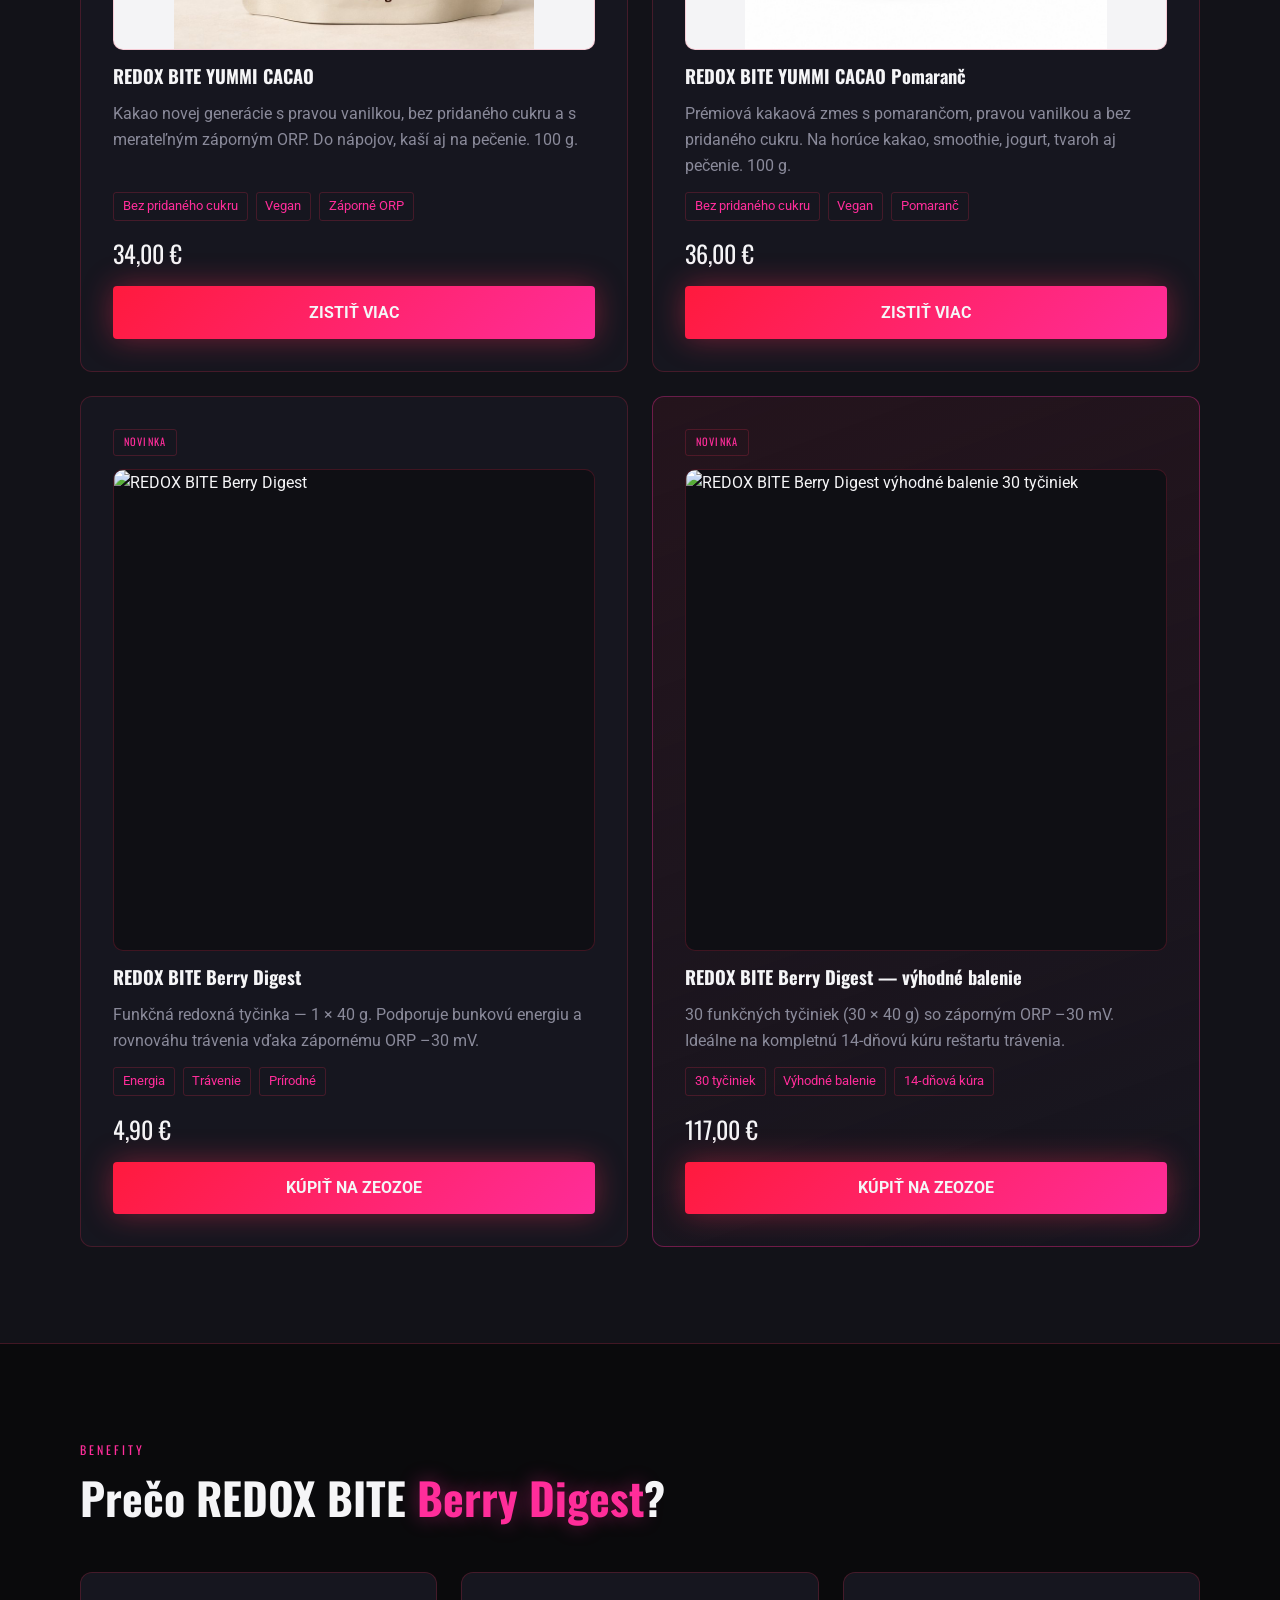
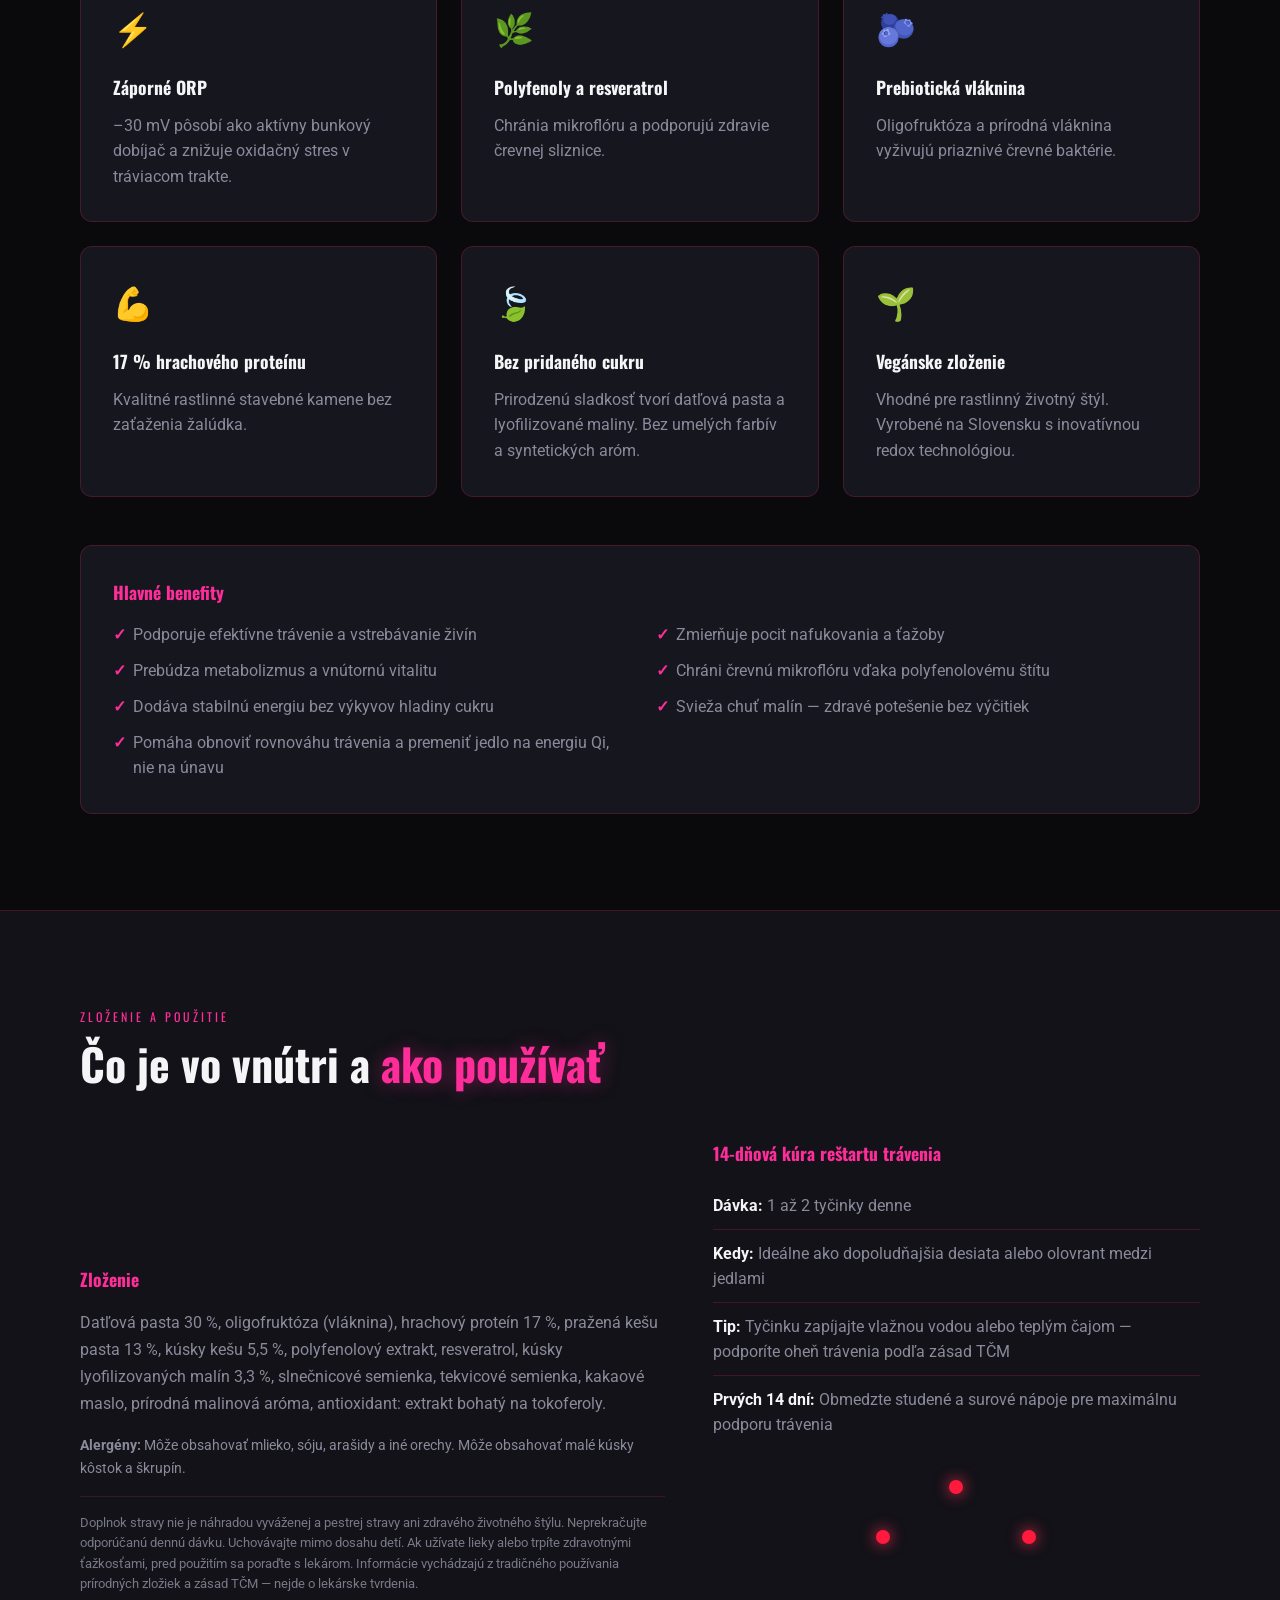
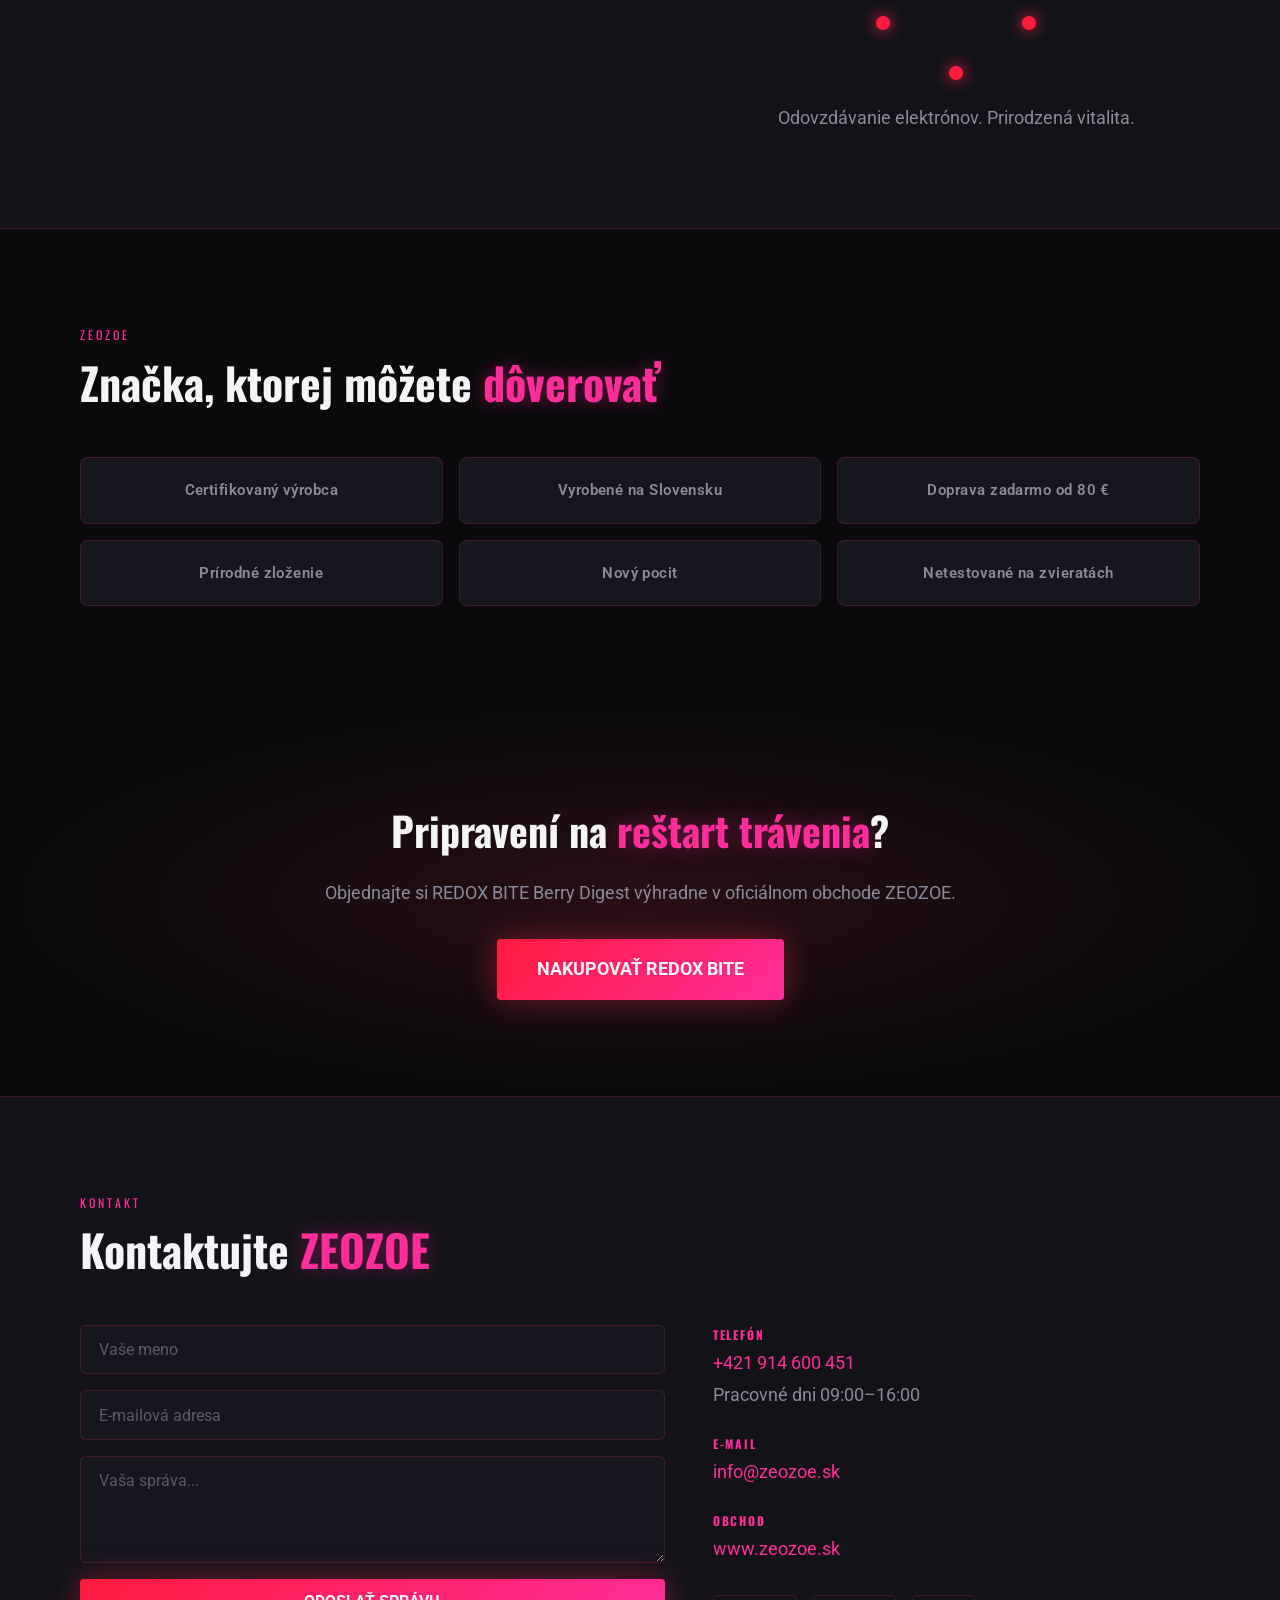
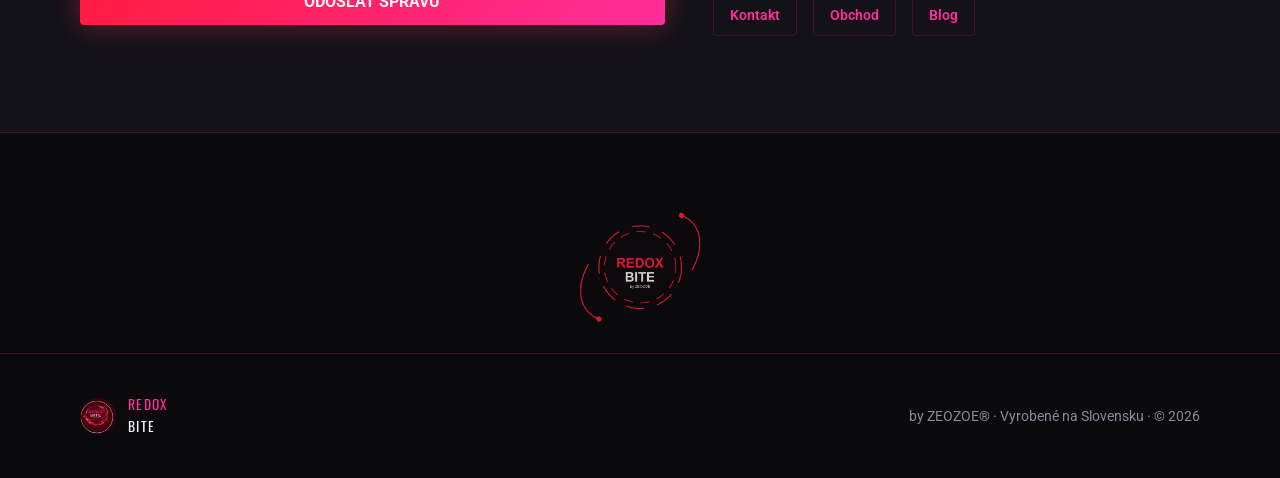
==== commit 3885592e: "Add classic YUMMI CACAO at 34 EUR and price Pomaranč at 36 EUR. Co-authored-by: Cursor <cursoragent@" ====
--- a/index.html
+++ b/index.html
@@ -11,7 +11,7 @@
   <link rel="preconnect" href="https://fonts.googleapis.com">
   <link rel="preconnect" href="https://fonts.gstatic.com" crossorigin>
   <link href="https://fonts.googleapis.com/css?family=Roboto:400,500,700|Oswald:700&subset=latin,latin-ext&display=swap" rel="stylesheet">
-  <link rel="stylesheet" href="css/style.css?v=39">
+  <link rel="stylesheet" href="css/style.css?v=40">
 </head>
 <body>
   <canvas id="particles" aria-hidden="true"></canvas>
@@ -138,8 +138,23 @@
       <div class="container">
         <p class="section-label" data-i18n="productsLabel">Produkty</p>
         <h2 class="section-title" data-i18n-html="productsTitle">Redox Bite by <span class="highlight">ZEOZOE</span></h2>
-        <p class="section-intro" data-i18n="productsIntro">Berry Digest — funkčná tyčinka pre energiu a trávenie. YUMMI CACAO Pomaranč — kakao bez pridaného cukru.</p>
+        <p class="section-intro" data-i18n="productsIntro">YUMMI CACAO — kakao bez pridaného cukru. Berry Digest — funkčná tyčinka pre energiu a trávenie.</p>
         <div class="product-grid">
+          <article class="product-card">
+            <span class="product-badge" data-i18n="badgeNew">Novinka</span>
+            <div class="product-image-wrap product-image-wrap--contain">
+              <img src="assets/yummi-cacao-classic-front.jpg" alt="REDOX BITE YUMMI CACAO v béžovom doypack balení 100 g" class="product-image" loading="lazy" data-i18n-alt="ycFrontAlt">
+            </div>
+            <h3 data-i18n="ycCardTitle">REDOX BITE YUMMI CACAO</h3>
+            <p class="product-desc" data-i18n="ycCardDesc">Kakao novej generácie s pravou vanilkou, bez pridaného cukru a s merateľným záporným ORP. Do nápojov, kaší aj na pečenie. 100 g.</p>
+            <ul class="product-tags">
+              <li data-i18n="cacaoTagSugar">Bez pridaného cukru</li>
+              <li data-i18n="cacaoTagVegan">Vegan</li>
+              <li data-i18n="cacaoTagOrp">Záporné ORP</li>
+            </ul>
+            <p class="product-price">34,00 €</p>
+            <a href="yummi-cacao-kakao-bez-pridaneho-cukru/" class="btn btn-primary" data-i18n="cacaoCardBtn">Zistiť viac</a>
+          </article>
           <article class="product-card">
             <span class="product-badge" data-i18n="badgeNew">Novinka</span>
             <div class="product-image-wrap product-image-wrap--contain">
@@ -152,7 +167,7 @@
               <li data-i18n="cacaoTagVegan">Vegan</li>
               <li data-i18n="cacaoTagOrange">Pomaranč</li>
             </ul>
-            <p class="product-price">100 g</p>
+            <p class="product-price">36,00 €</p>
             <a href="yummi-cacao-pomaranc-kakao-bez-pridaneho-cukru/" class="btn btn-primary" data-i18n="cacaoCardBtn">Zistiť viac</a>
           </article>
           <article class="product-card">
@@ -356,7 +371,7 @@
     </div>
   </footer>
 
-  <script src="js/i18n.js?v=2"></script>
+  <script src="js/i18n.js?v=3"></script>
   <script src="js/main.js?v=7"></script>
 </body>
 </html>
--- a/css/style.css
+++ b/css/style.css
@@ -582,7 +582,7 @@
 
 .product-grid {
   display: grid;
-  grid-template-columns: repeat(3, 1fr);
+  grid-template-columns: repeat(2, 1fr);
   gap: 1.5rem;
 }
 
@@ -1381,12 +1381,6 @@
   padding-bottom: 1.1rem;
 }
 
-@media (max-width: 1100px) and (min-width: 901px) {
-  .product-grid {
-    grid-template-columns: repeat(2, 1fr);
-  }
-}
-
 @media (max-width: 1100px) {
   .pdp__hero {
     grid-template-columns: 1fr;
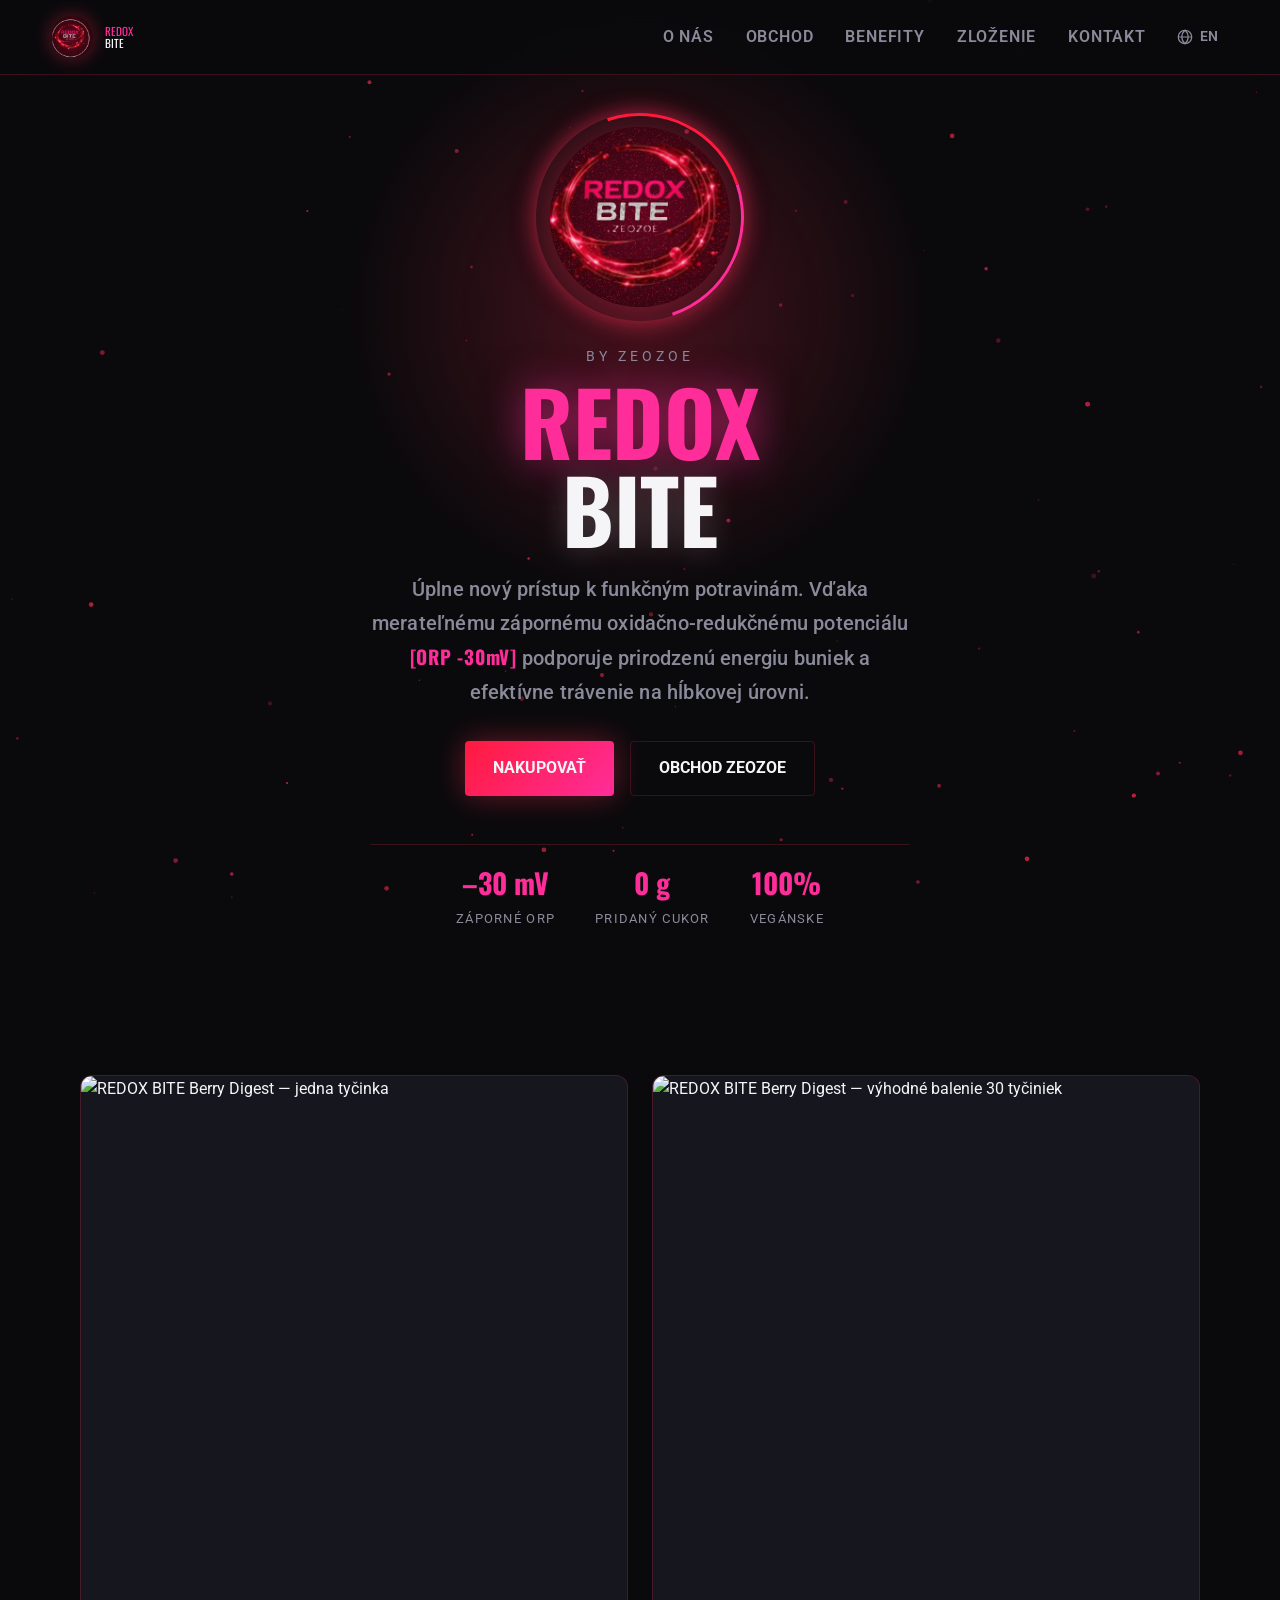
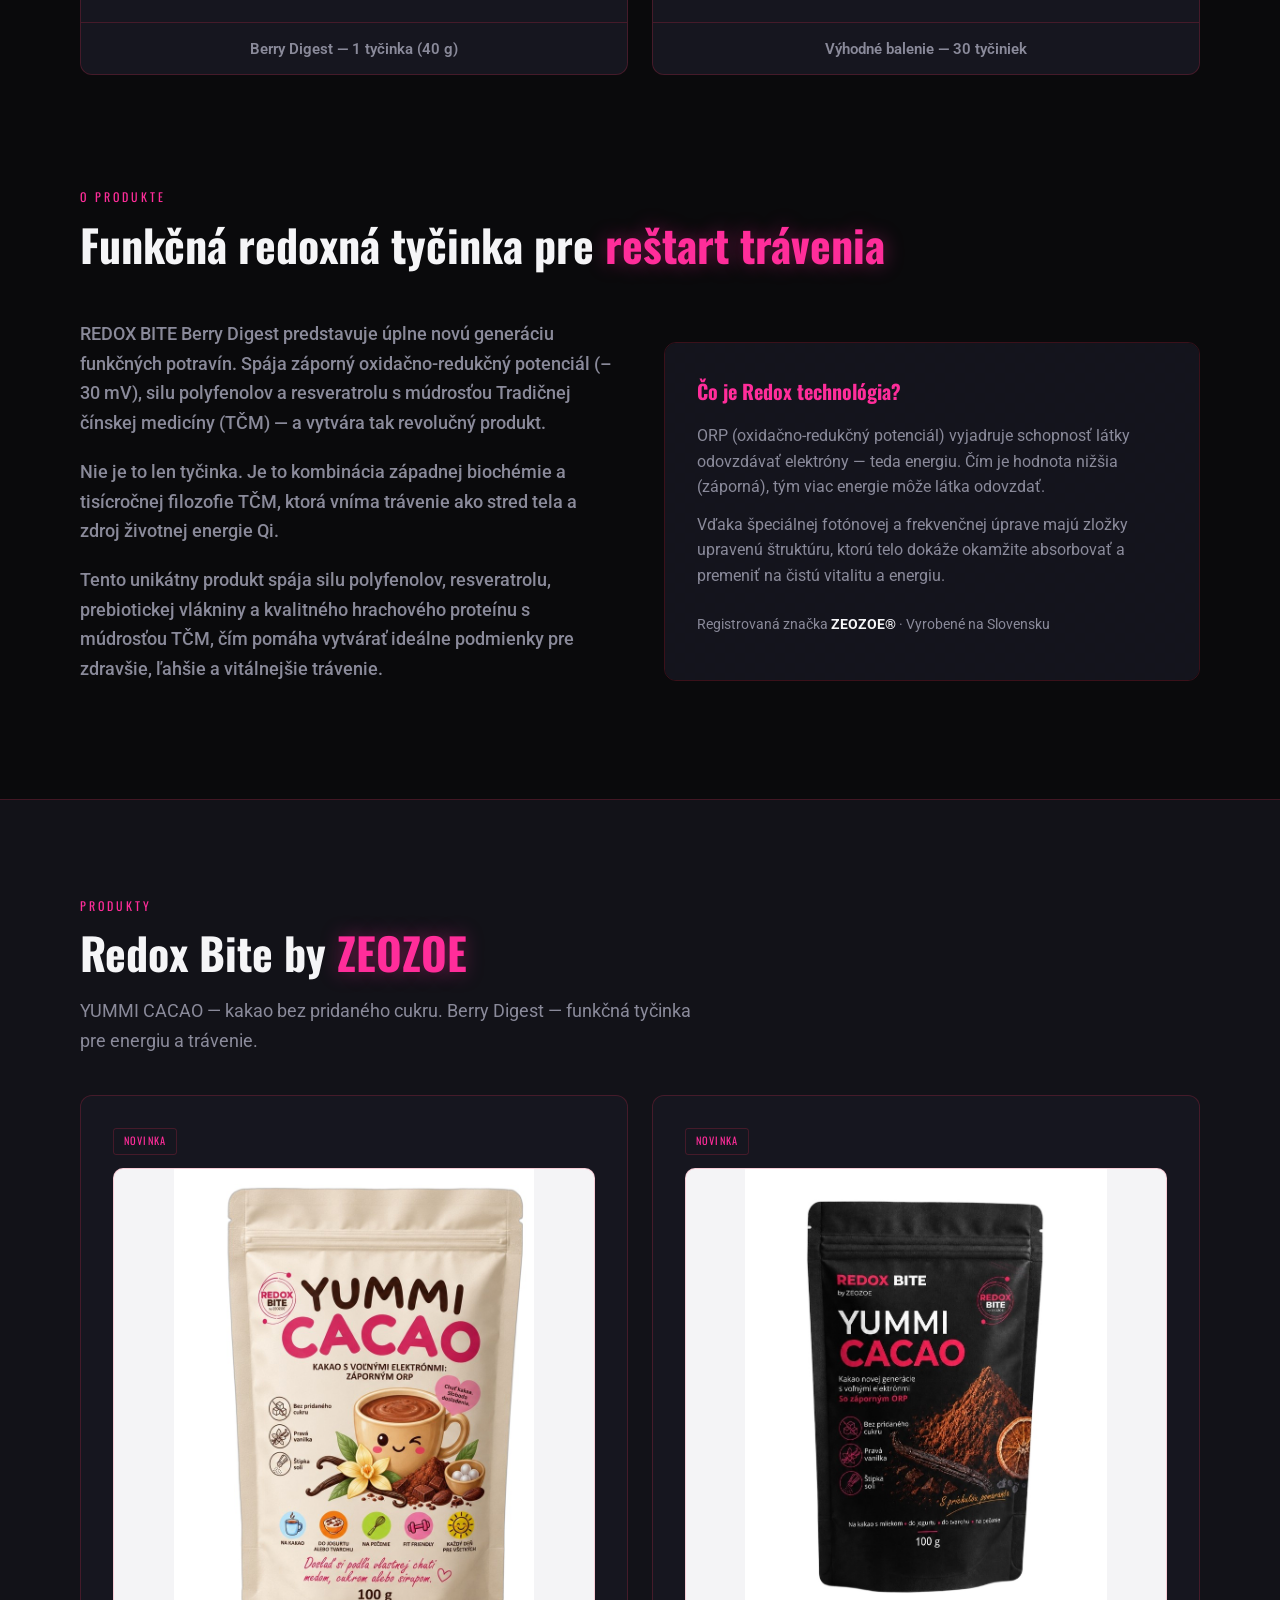
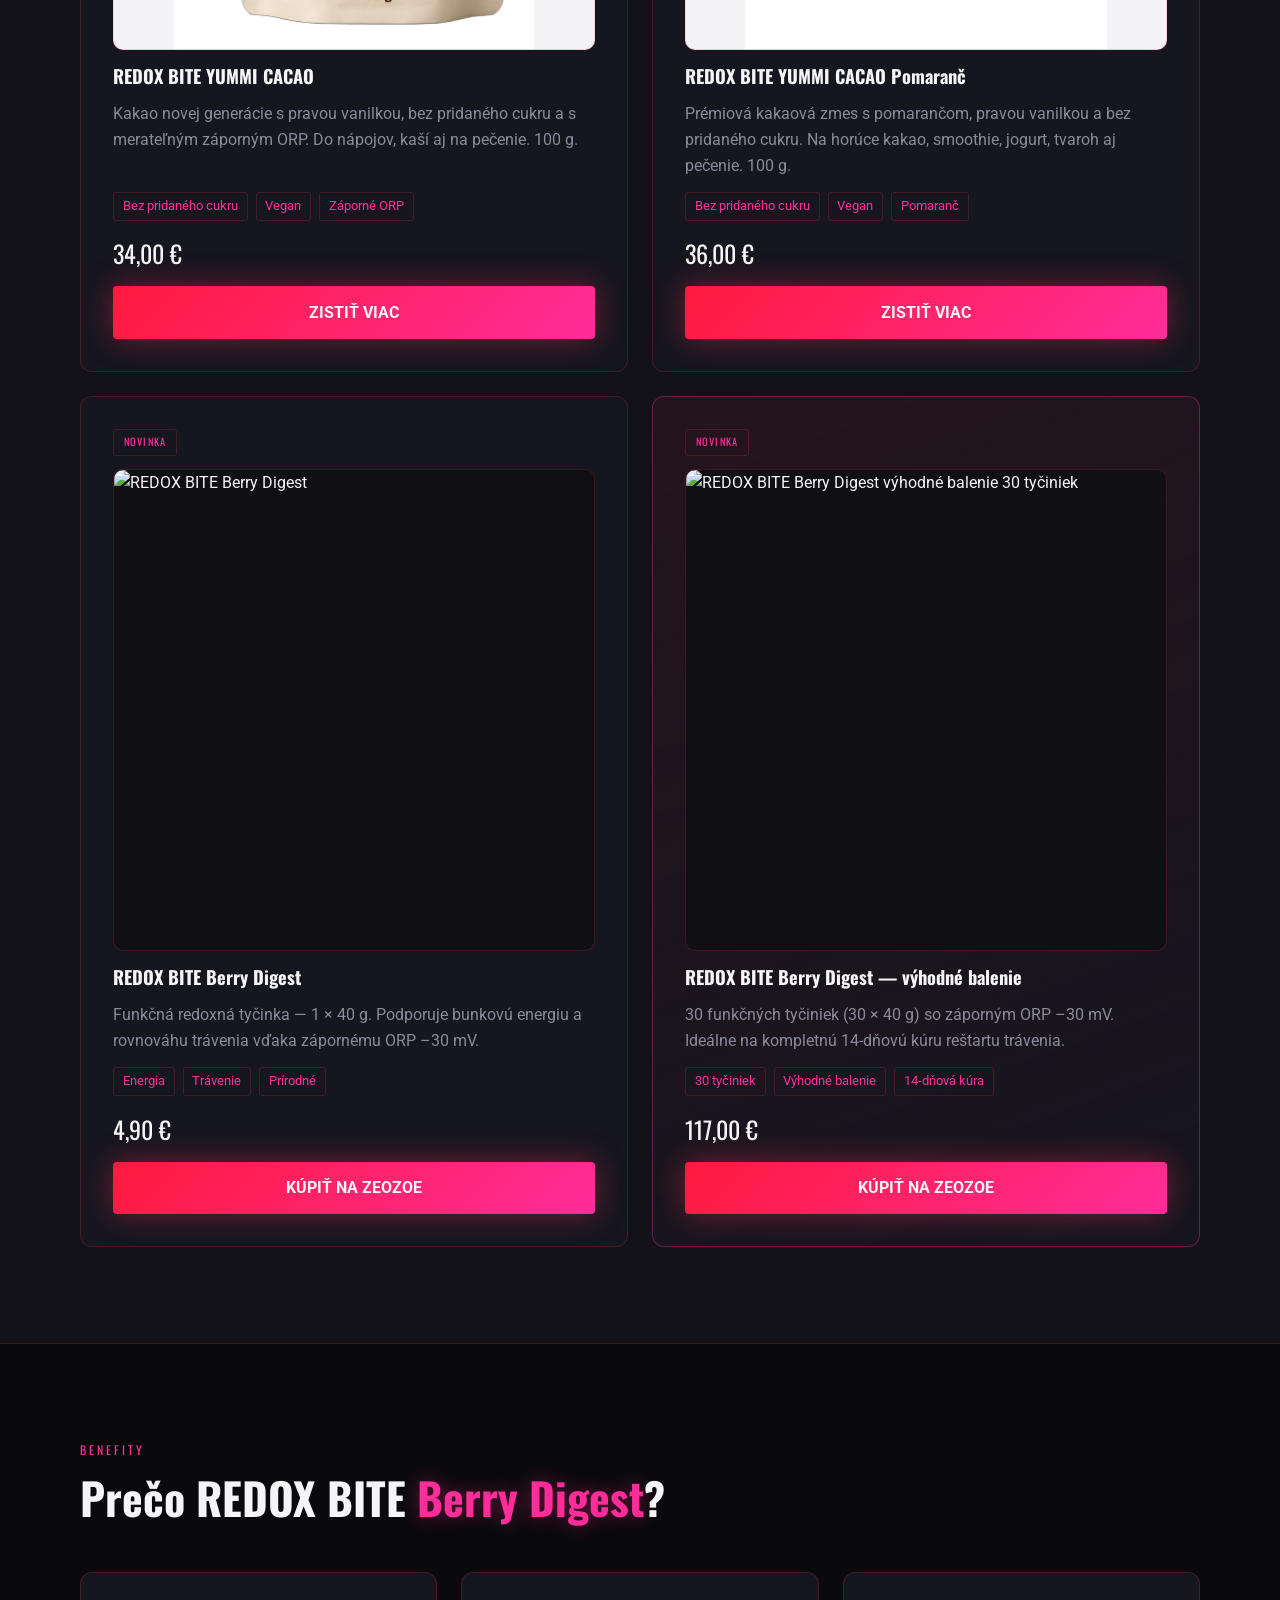
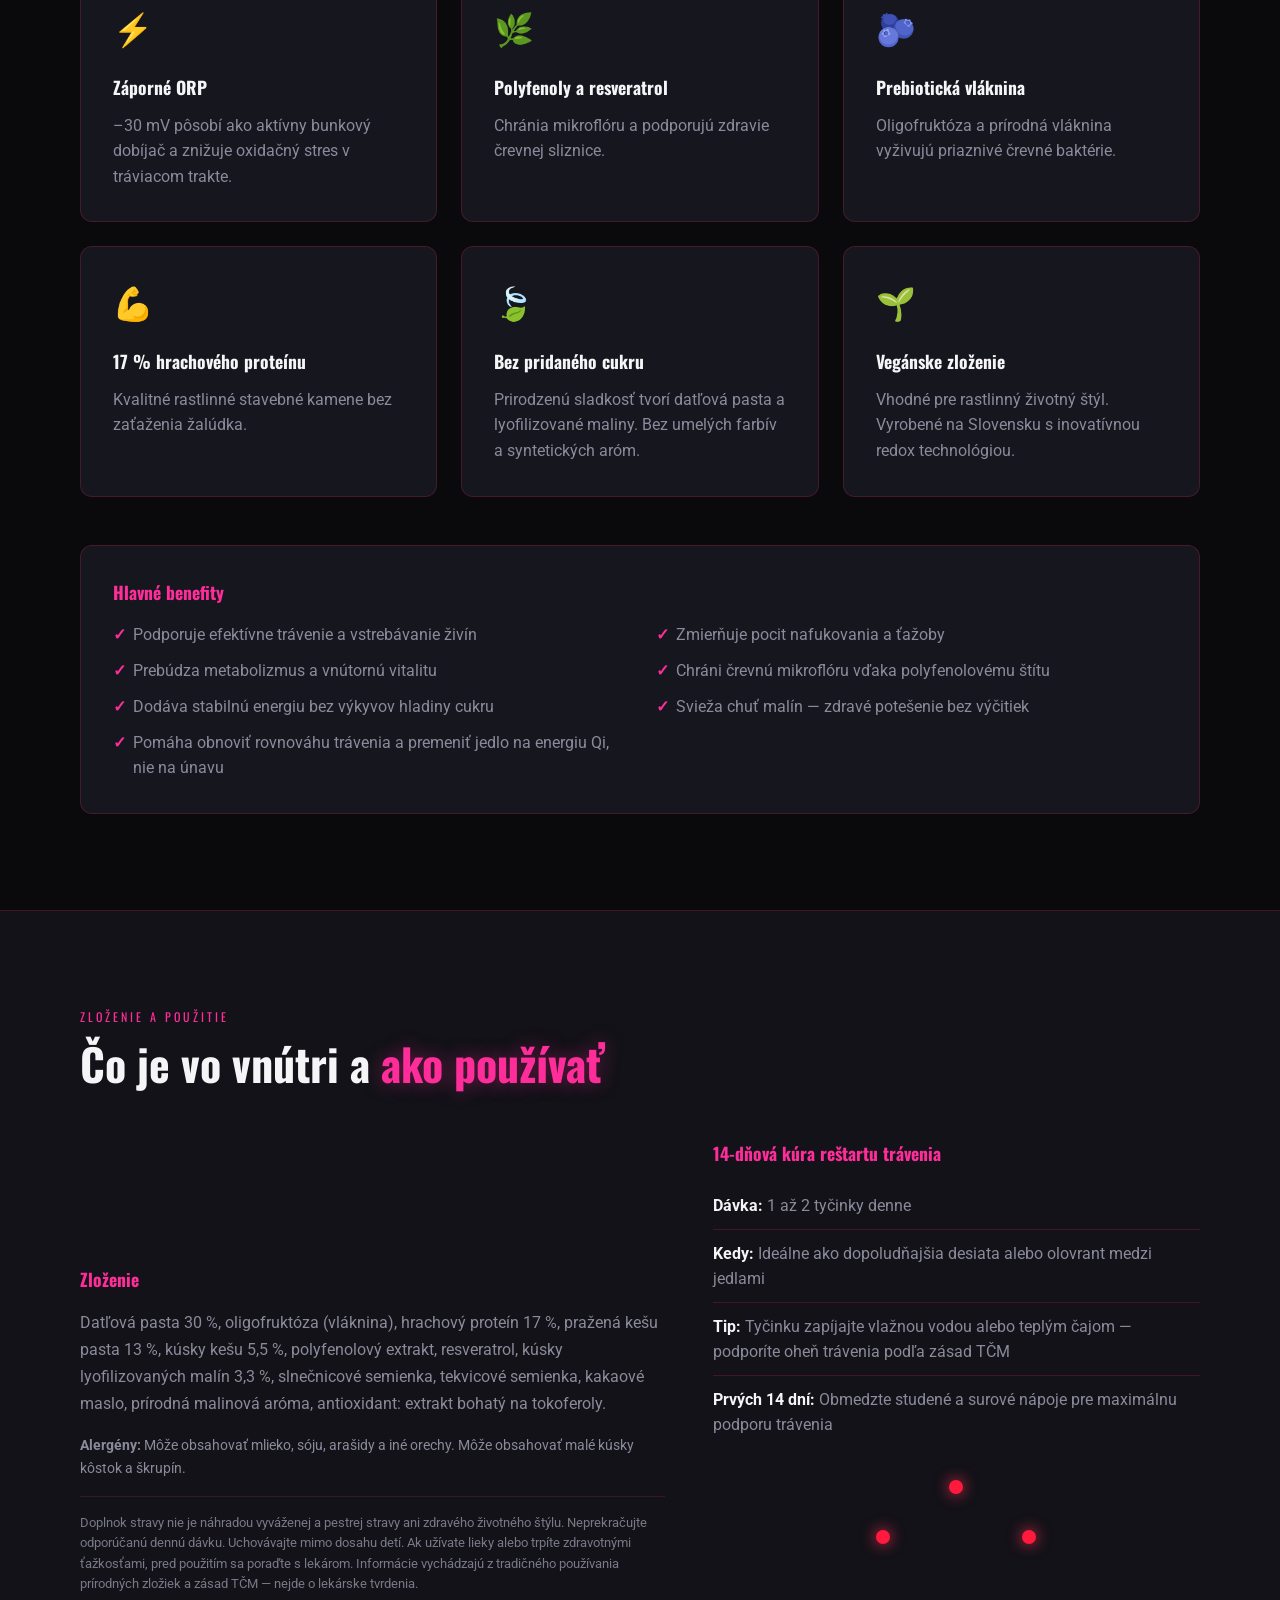
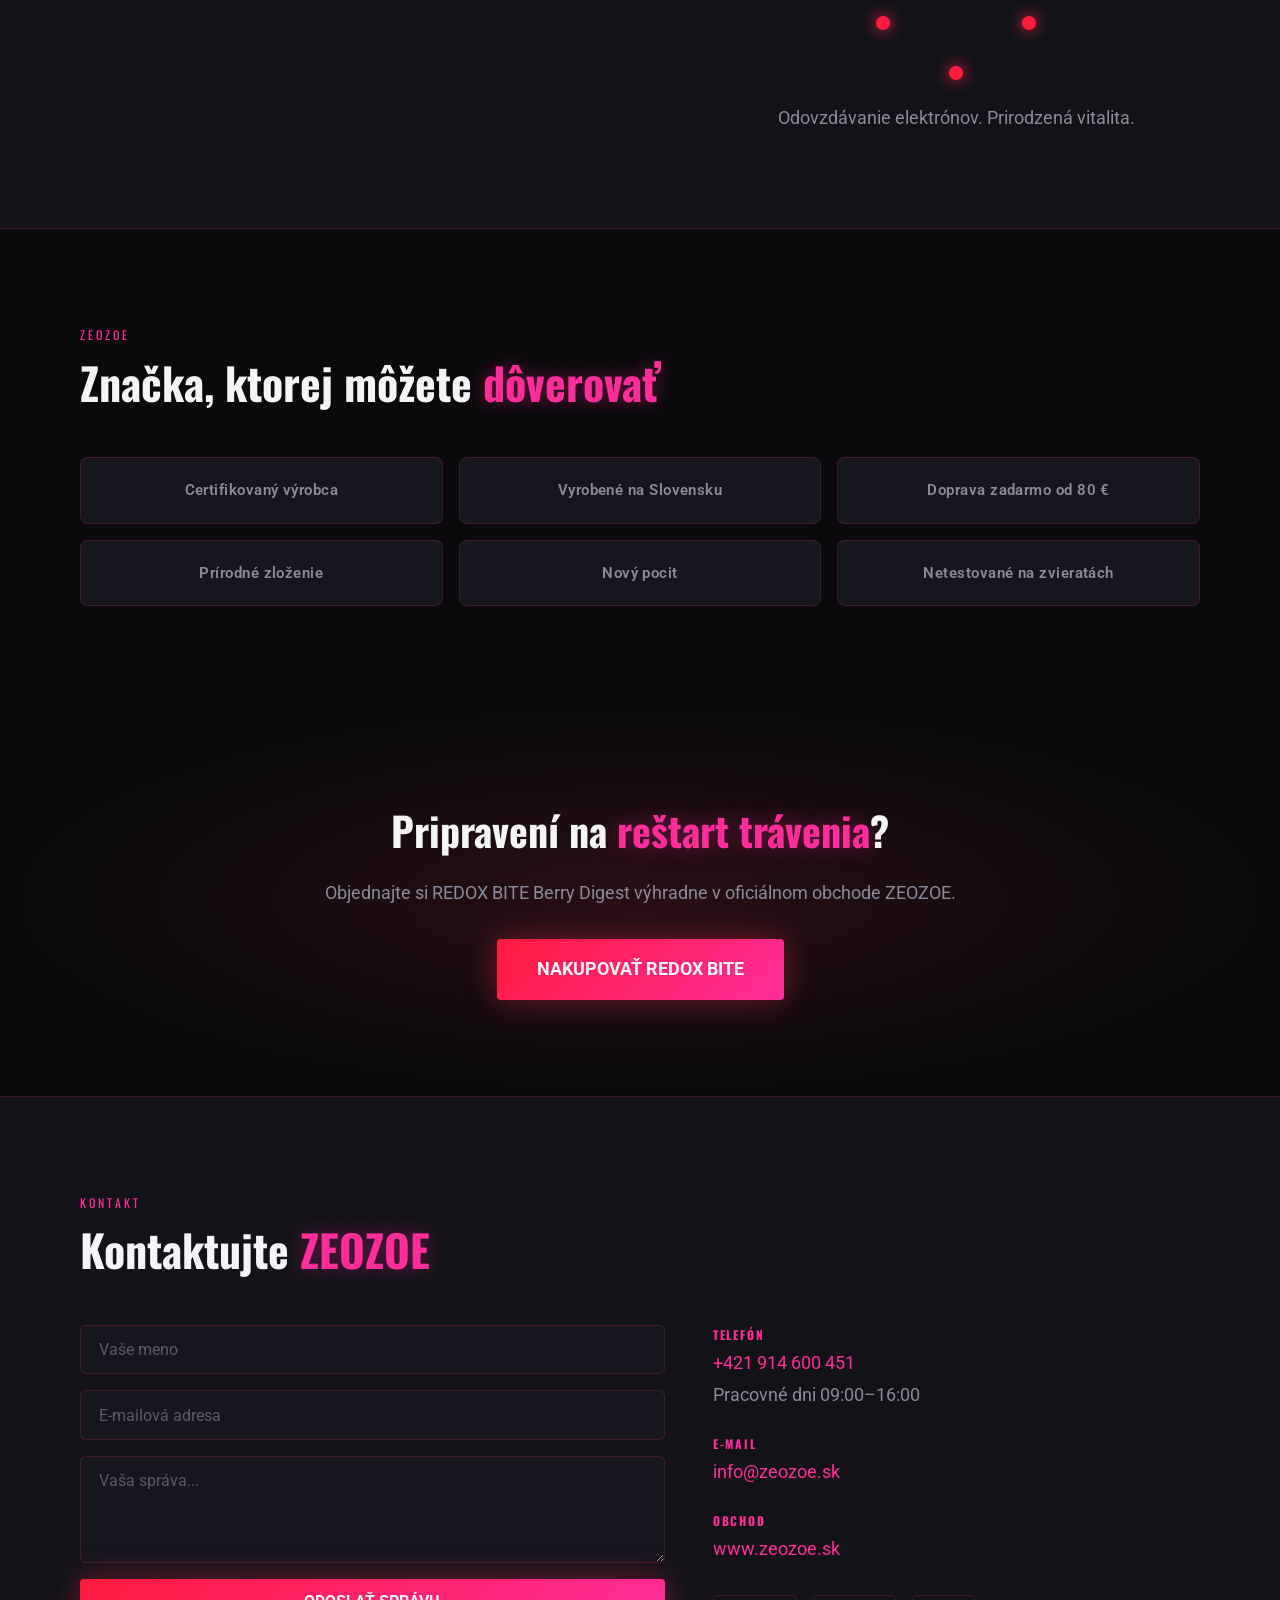
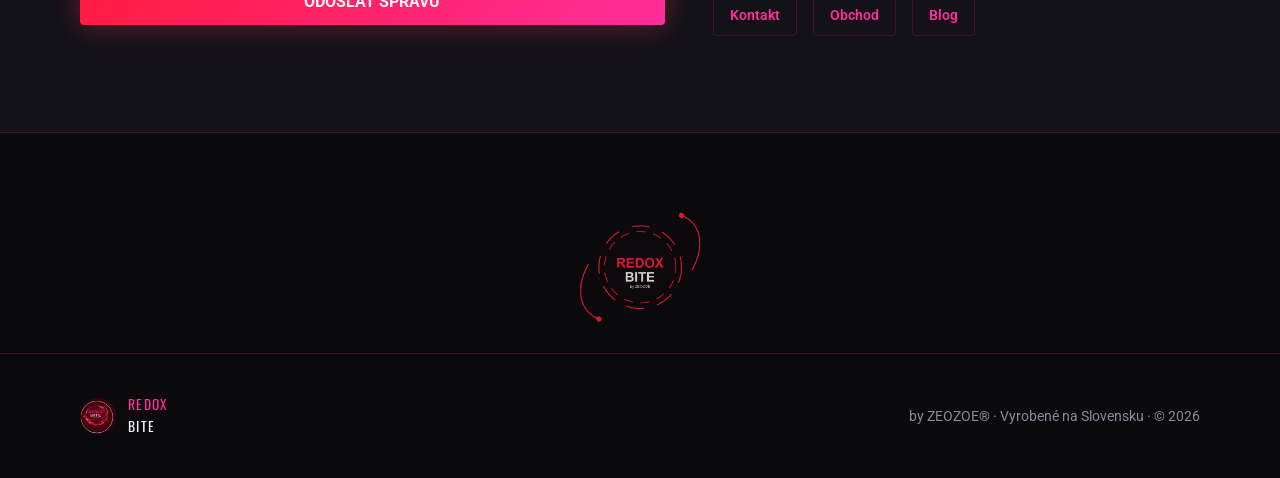
==== commit 0d364bb2: "Whitened YUMMI CACAO product photo backgrounds to pure white. Co-authored-by: Cursor <cursoragent@cu" ====
--- a/index.html
+++ b/index.html
@@ -143,7 +143,7 @@
           <article class="product-card">
             <span class="product-badge" data-i18n="badgeNew">Novinka</span>
             <div class="product-image-wrap product-image-wrap--contain">
-              <img src="assets/yummi-cacao-classic-front.jpg" alt="REDOX BITE YUMMI CACAO v béžovom doypack balení 100 g" class="product-image" loading="lazy" data-i18n-alt="ycFrontAlt">
+              <img src="assets/yummi-cacao-classic-front.jpg?v=2" alt="REDOX BITE YUMMI CACAO v béžovom doypack balení 100 g" class="product-image" loading="lazy" data-i18n-alt="ycFrontAlt">
             </div>
             <h3 data-i18n="ycCardTitle">REDOX BITE YUMMI CACAO</h3>
             <p class="product-desc" data-i18n="ycCardDesc">Kakao novej generácie s pravou vanilkou, bez pridaného cukru a s merateľným záporným ORP. Do nápojov, kaší aj na pečenie. 100 g.</p>
@@ -158,7 +158,7 @@
           <article class="product-card">
             <span class="product-badge" data-i18n="badgeNew">Novinka</span>
             <div class="product-image-wrap product-image-wrap--contain">
-              <img src="assets/yummi-cacao-pomaranc-front.jpg" alt="REDOX BITE YUMMI CACAO s pomarančom v čiernom doypack balení 100 g" class="product-image" loading="lazy" data-i18n-alt="cacaoFrontAlt">
+              <img src="assets/yummi-cacao-pomaranc-front.jpg?v=2" alt="REDOX BITE YUMMI CACAO s pomarančom v čiernom doypack balení 100 g" class="product-image" loading="lazy" data-i18n-alt="cacaoFrontAlt">
             </div>
             <h3 data-i18n="cacaoCardTitle">REDOX BITE YUMMI CACAO Pomaranč</h3>
             <p class="product-desc" data-i18n="cacaoCardDesc">Prémiová kakaová zmes s pomarančom, pravou vanilkou a bez pridaného cukru. Na horúce kakao, smoothie, jogurt, tvaroh aj pečenie. 100 g.</p>
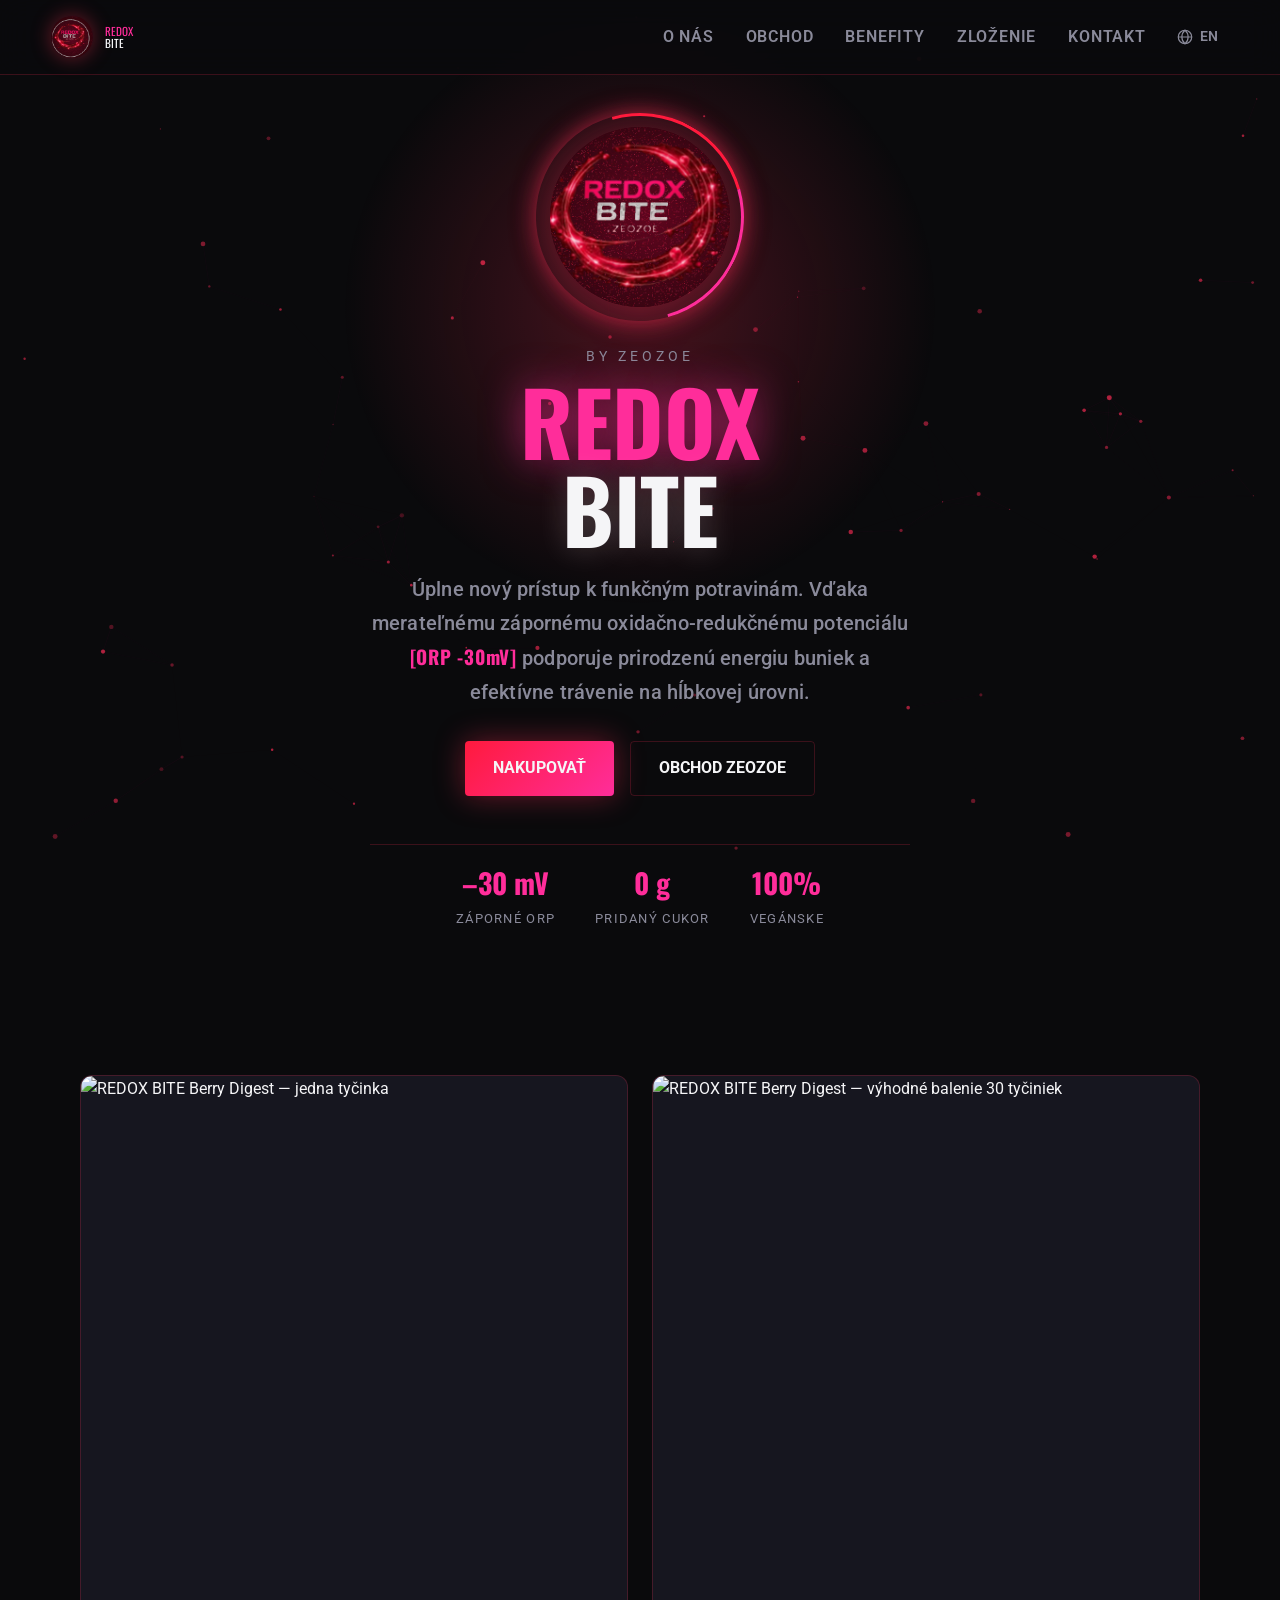
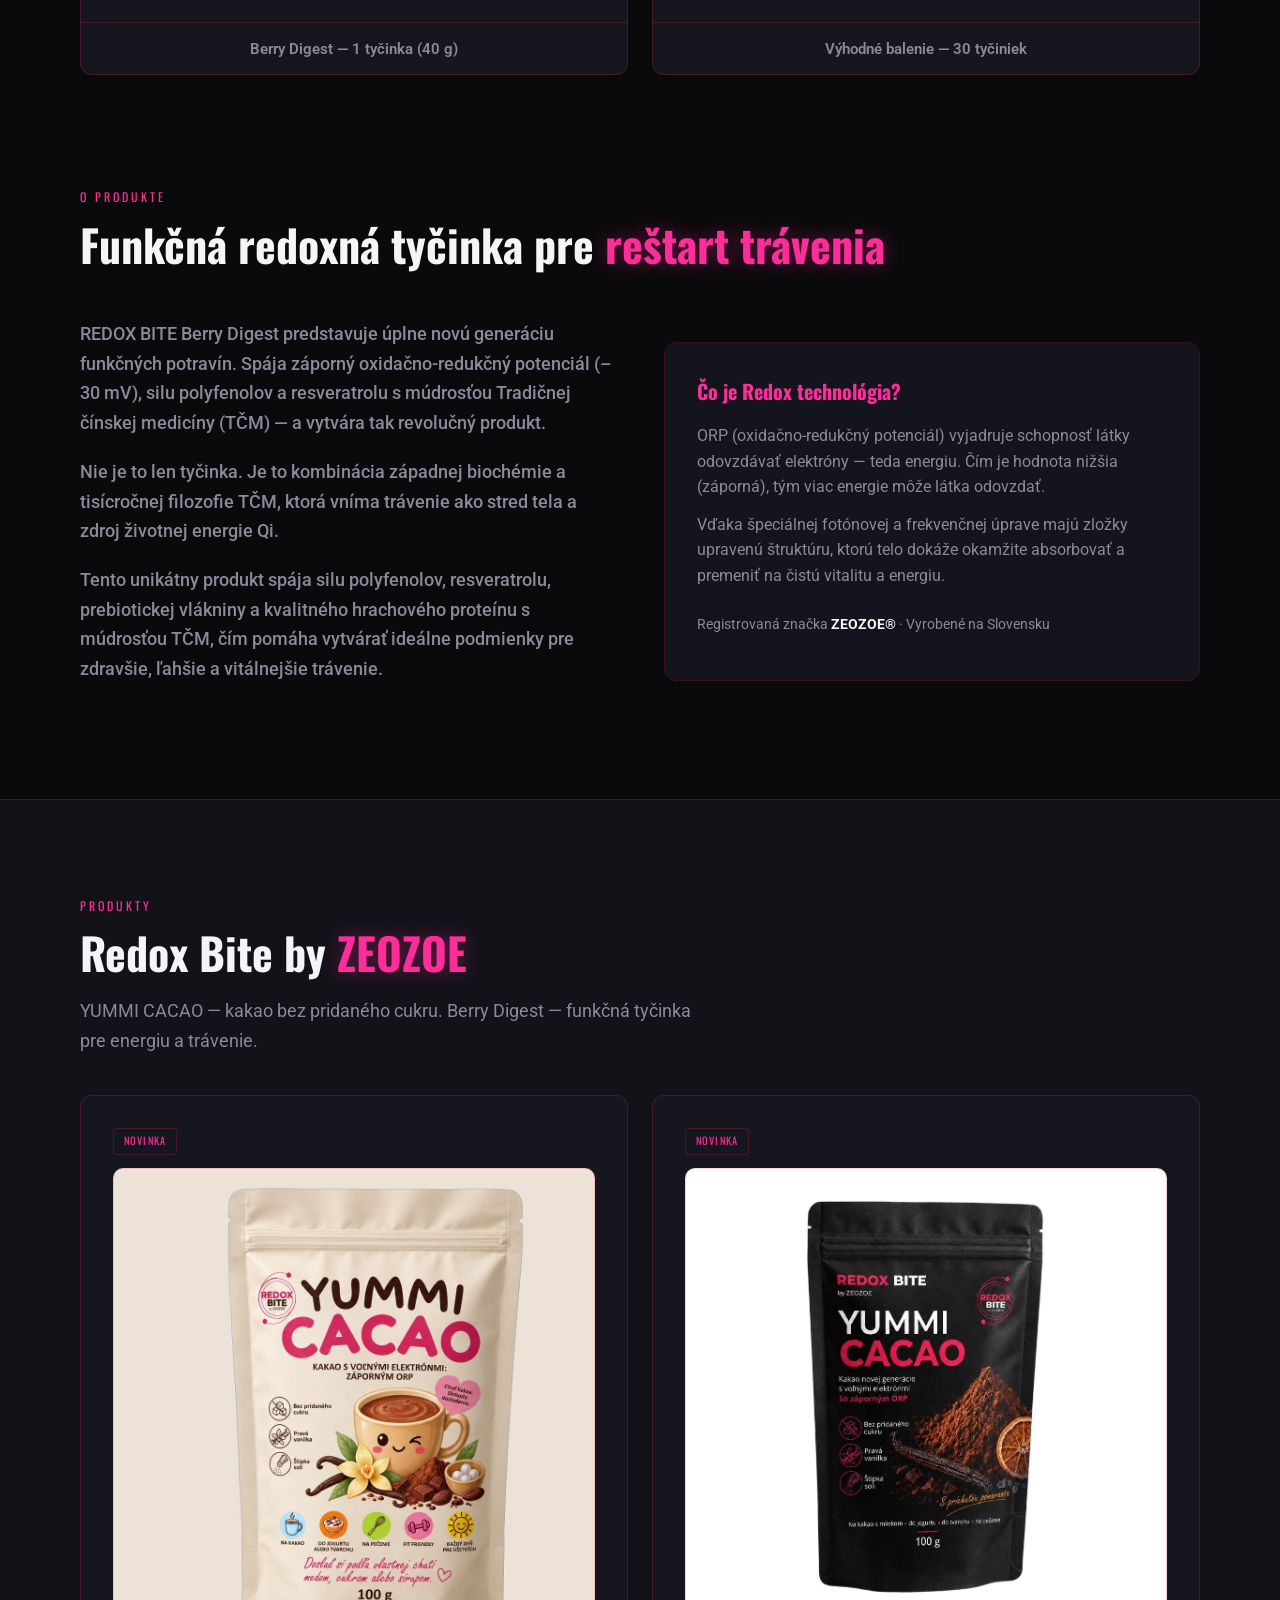
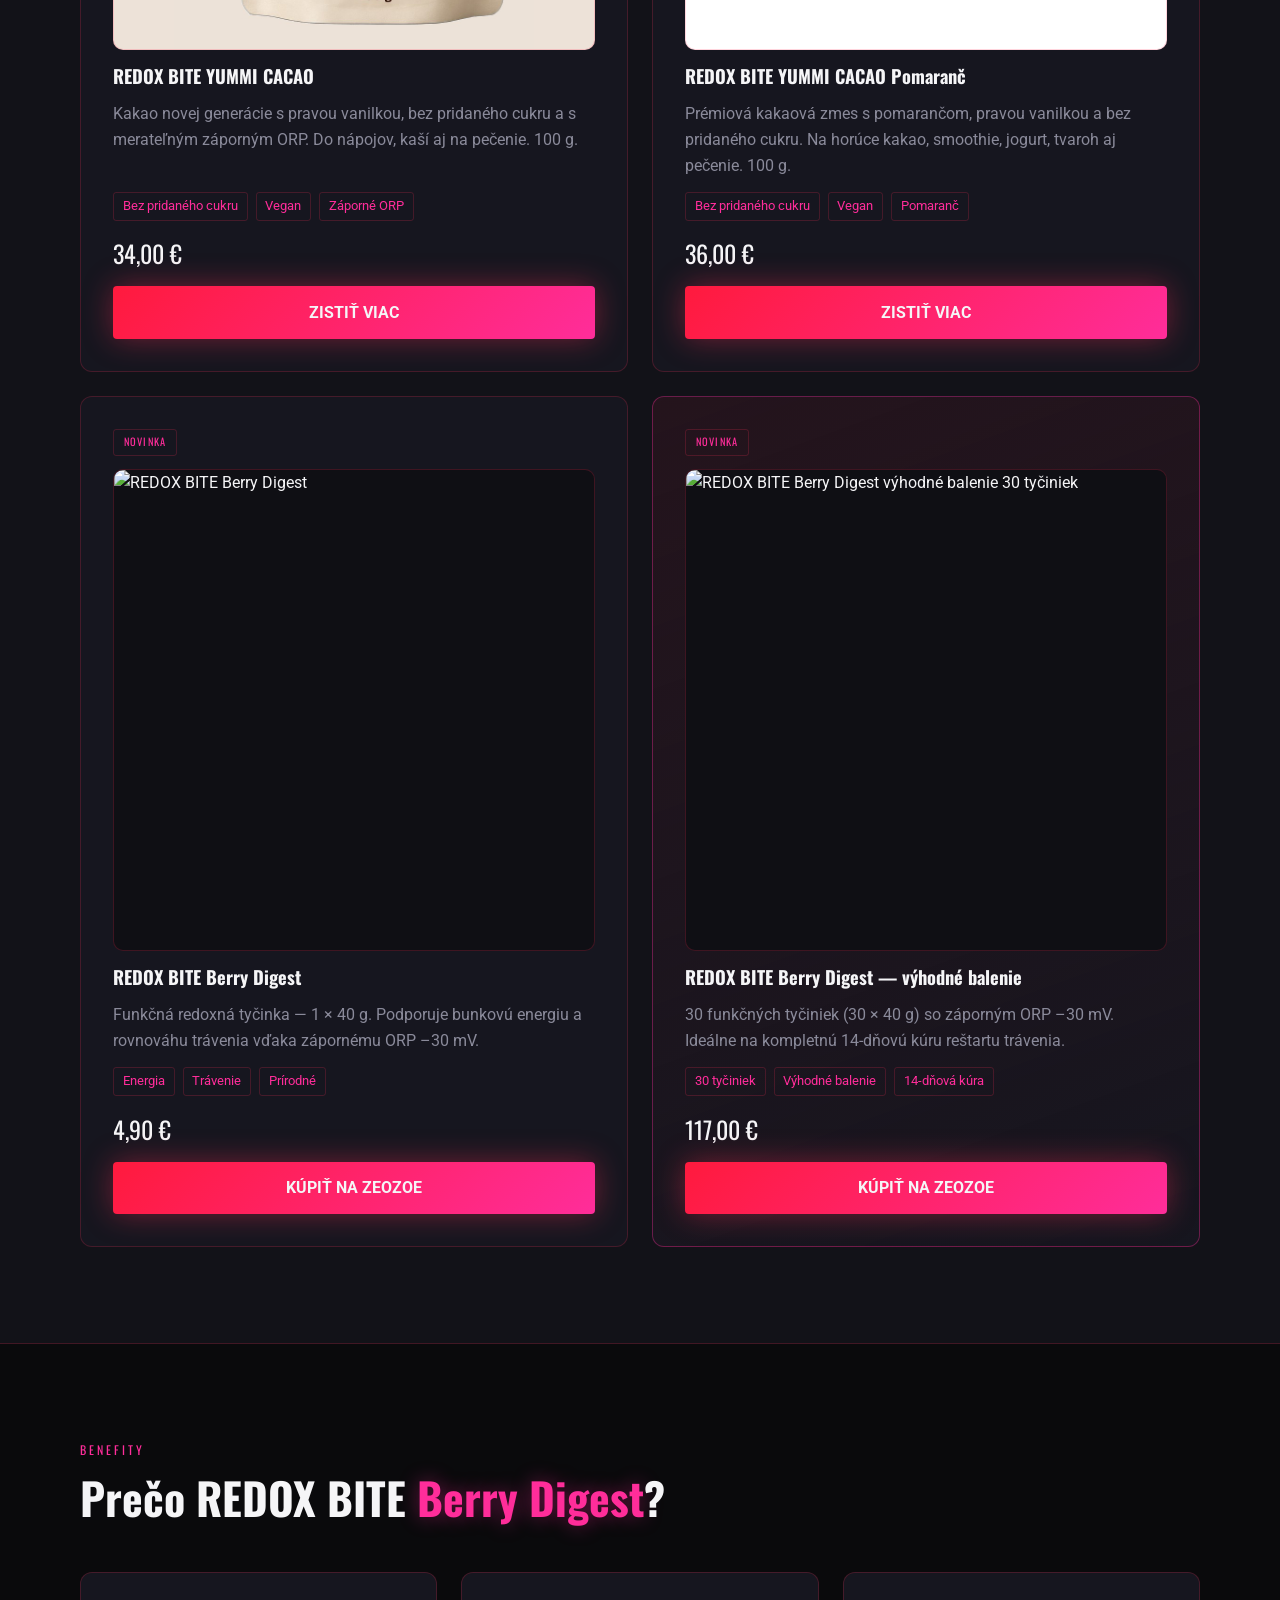
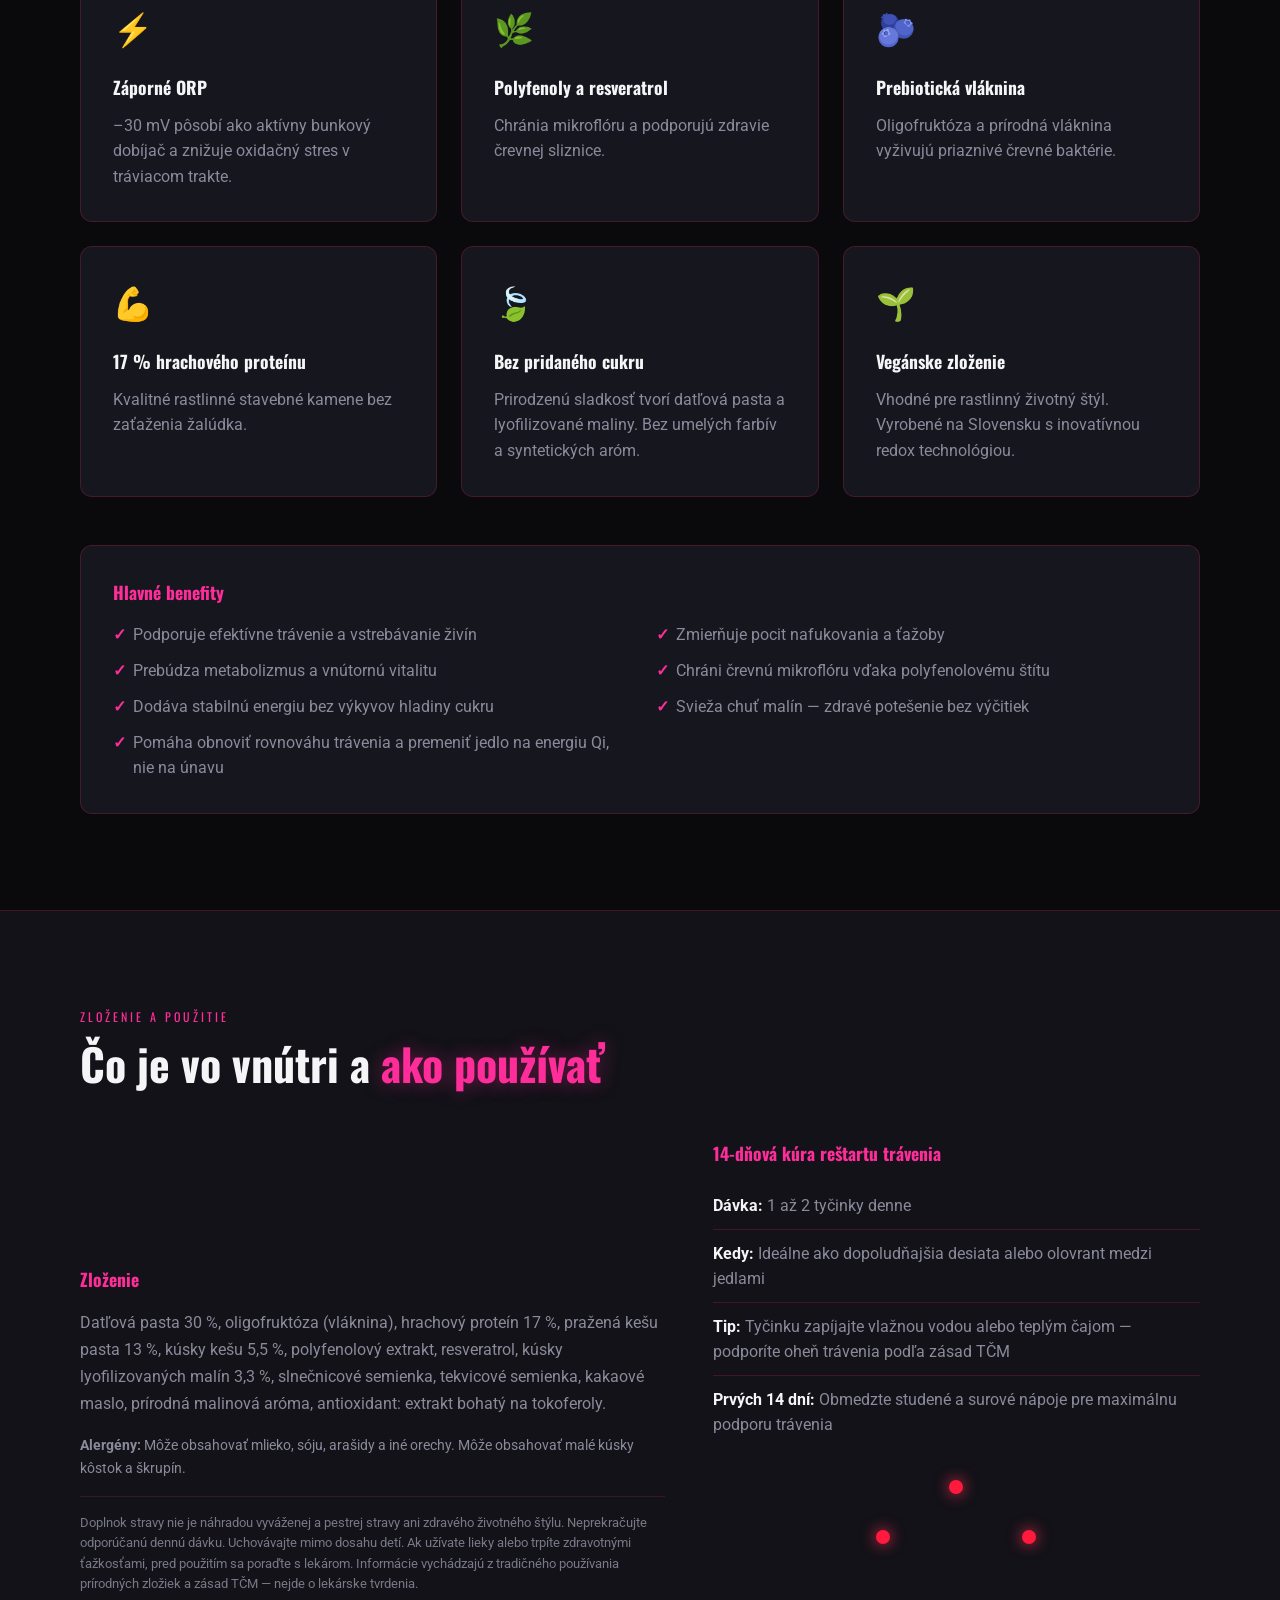
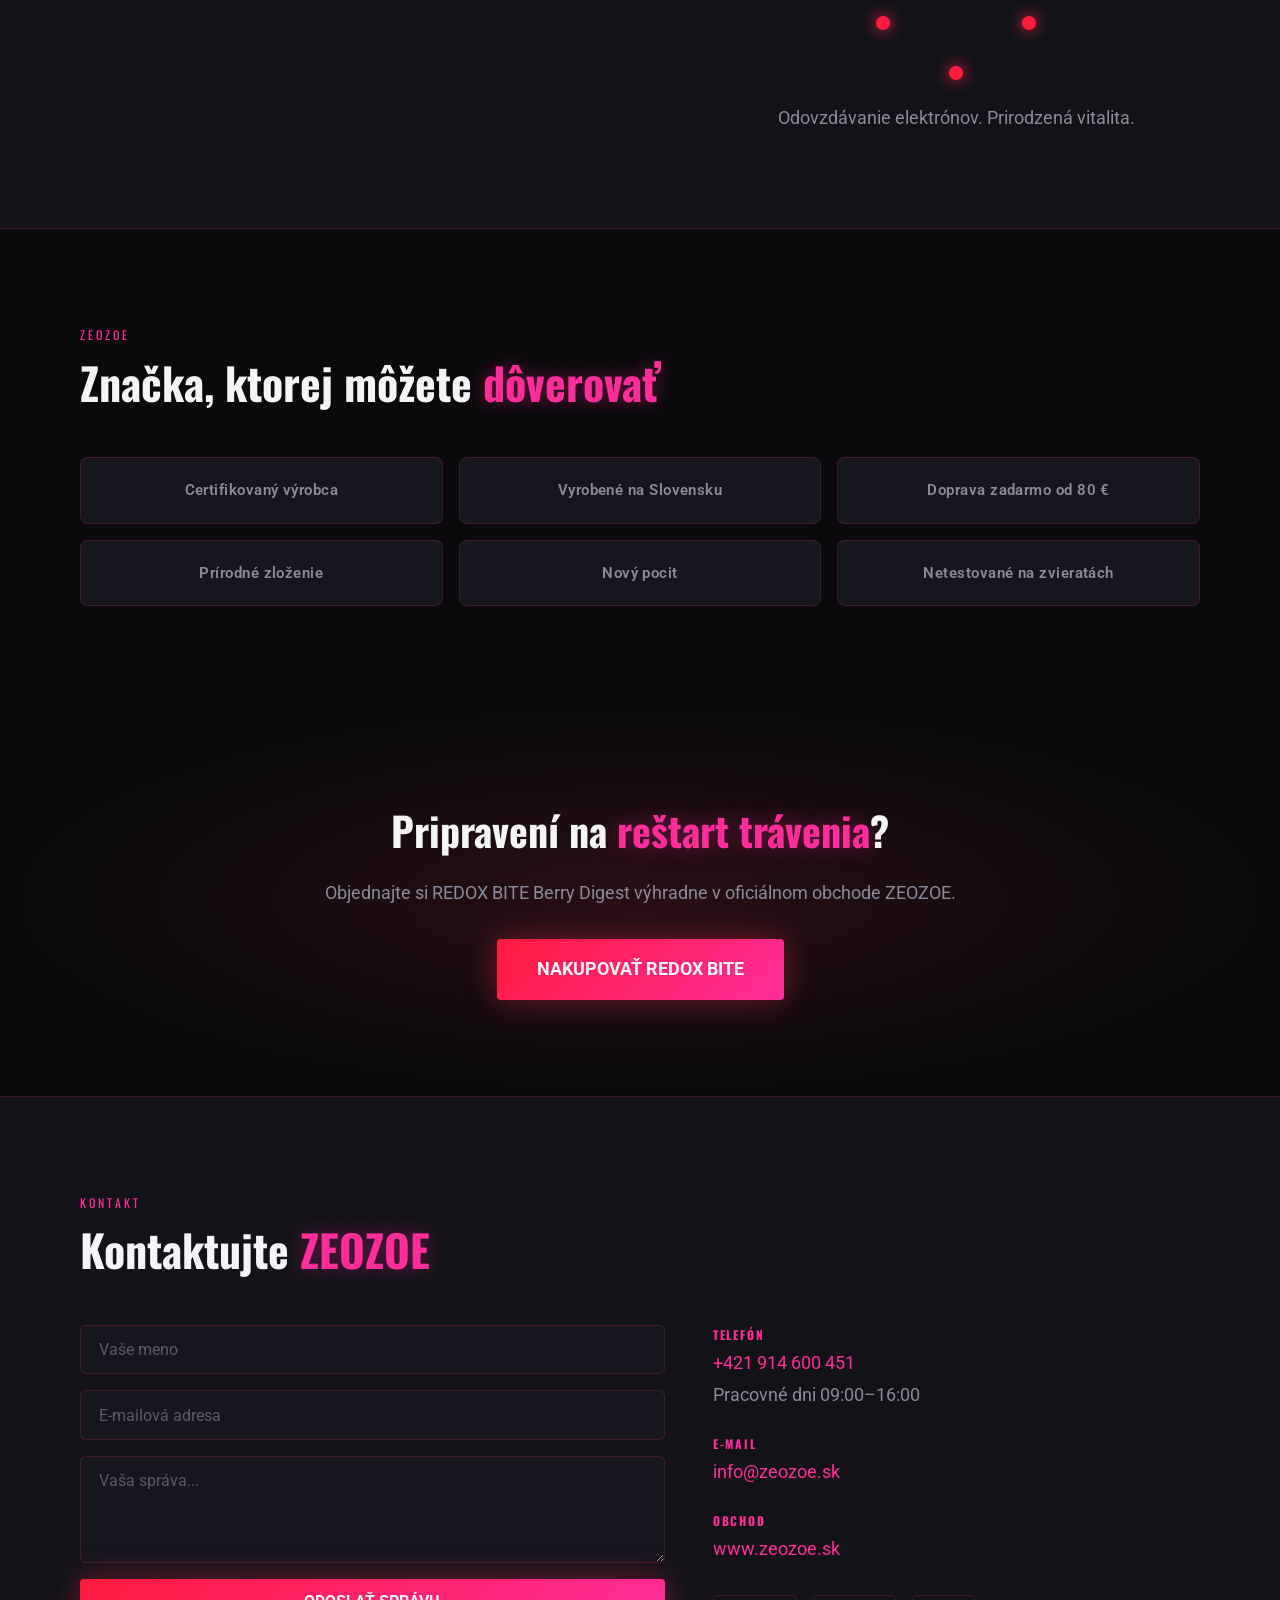
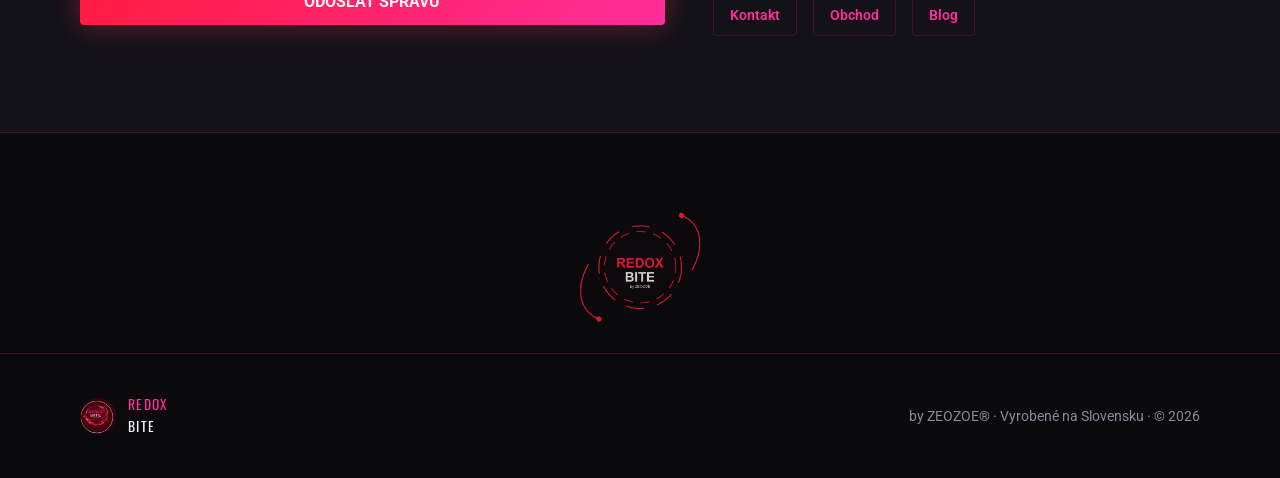
==== commit c4534d71: "Set classic cacao bg to cream and Pomaranč bg to white. Co-authored-by: Cursor <cursoragent@cursor.c" ====
--- a/index.html
+++ b/index.html
@@ -11,7 +11,7 @@
   <link rel="preconnect" href="https://fonts.googleapis.com">
   <link rel="preconnect" href="https://fonts.gstatic.com" crossorigin>
   <link href="https://fonts.googleapis.com/css?family=Roboto:400,500,700|Oswald:700&subset=latin,latin-ext&display=swap" rel="stylesheet">
-  <link rel="stylesheet" href="css/style.css?v=40">
+  <link rel="stylesheet" href="css/style.css?v=41">
 </head>
 <body>
   <canvas id="particles" aria-hidden="true"></canvas>
@@ -142,8 +142,8 @@
         <div class="product-grid">
           <article class="product-card">
             <span class="product-badge" data-i18n="badgeNew">Novinka</span>
-            <div class="product-image-wrap product-image-wrap--contain">
-              <img src="assets/yummi-cacao-classic-front.jpg?v=2" alt="REDOX BITE YUMMI CACAO v béžovom doypack balení 100 g" class="product-image" loading="lazy" data-i18n-alt="ycFrontAlt">
+            <div class="product-image-wrap product-image-wrap--contain product-image-wrap--cream">
+              <img src="assets/yummi-cacao-classic-front.jpg?v=3" alt="REDOX BITE YUMMI CACAO v béžovom doypack balení 100 g" class="product-image" loading="lazy" data-i18n-alt="ycFrontAlt">
             </div>
             <h3 data-i18n="ycCardTitle">REDOX BITE YUMMI CACAO</h3>
             <p class="product-desc" data-i18n="ycCardDesc">Kakao novej generácie s pravou vanilkou, bez pridaného cukru a s merateľným záporným ORP. Do nápojov, kaší aj na pečenie. 100 g.</p>
@@ -158,7 +158,7 @@
           <article class="product-card">
             <span class="product-badge" data-i18n="badgeNew">Novinka</span>
             <div class="product-image-wrap product-image-wrap--contain">
-              <img src="assets/yummi-cacao-pomaranc-front.jpg?v=2" alt="REDOX BITE YUMMI CACAO s pomarančom v čiernom doypack balení 100 g" class="product-image" loading="lazy" data-i18n-alt="cacaoFrontAlt">
+              <img src="assets/yummi-cacao-pomaranc-front.jpg?v=3" alt="REDOX BITE YUMMI CACAO s pomarančom v čiernom doypack balení 100 g" class="product-image" loading="lazy" data-i18n-alt="cacaoFrontAlt">
             </div>
             <h3 data-i18n="cacaoCardTitle">REDOX BITE YUMMI CACAO Pomaranč</h3>
             <p class="product-desc" data-i18n="cacaoCardDesc">Prémiová kakaová zmes s pomarančom, pravou vanilkou a bez pridaného cukru. Na horúce kakao, smoothie, jogurt, tvaroh aj pečenie. 100 g.</p>
--- a/css/style.css
+++ b/css/style.css
@@ -678,7 +678,11 @@
 }
 
 .product-image-wrap--contain {
-  background: #f4f4f6;
+  background: #ffffff;
+}
+
+.product-image-wrap--cream {
+  background: #ede2d8;
 }
 
 .product-image-wrap--contain .product-image {
@@ -1211,8 +1215,12 @@
   margin: 0;
   border-radius: 12px;
   border: 1px solid var(--border);
-  background: #f4f4f6;
+  background: #ffffff;
   padding: 1rem;
+}
+
+.pdp__shot--cream {
+  background: #ede2d8;
 }
 
 .pdp__shot img {
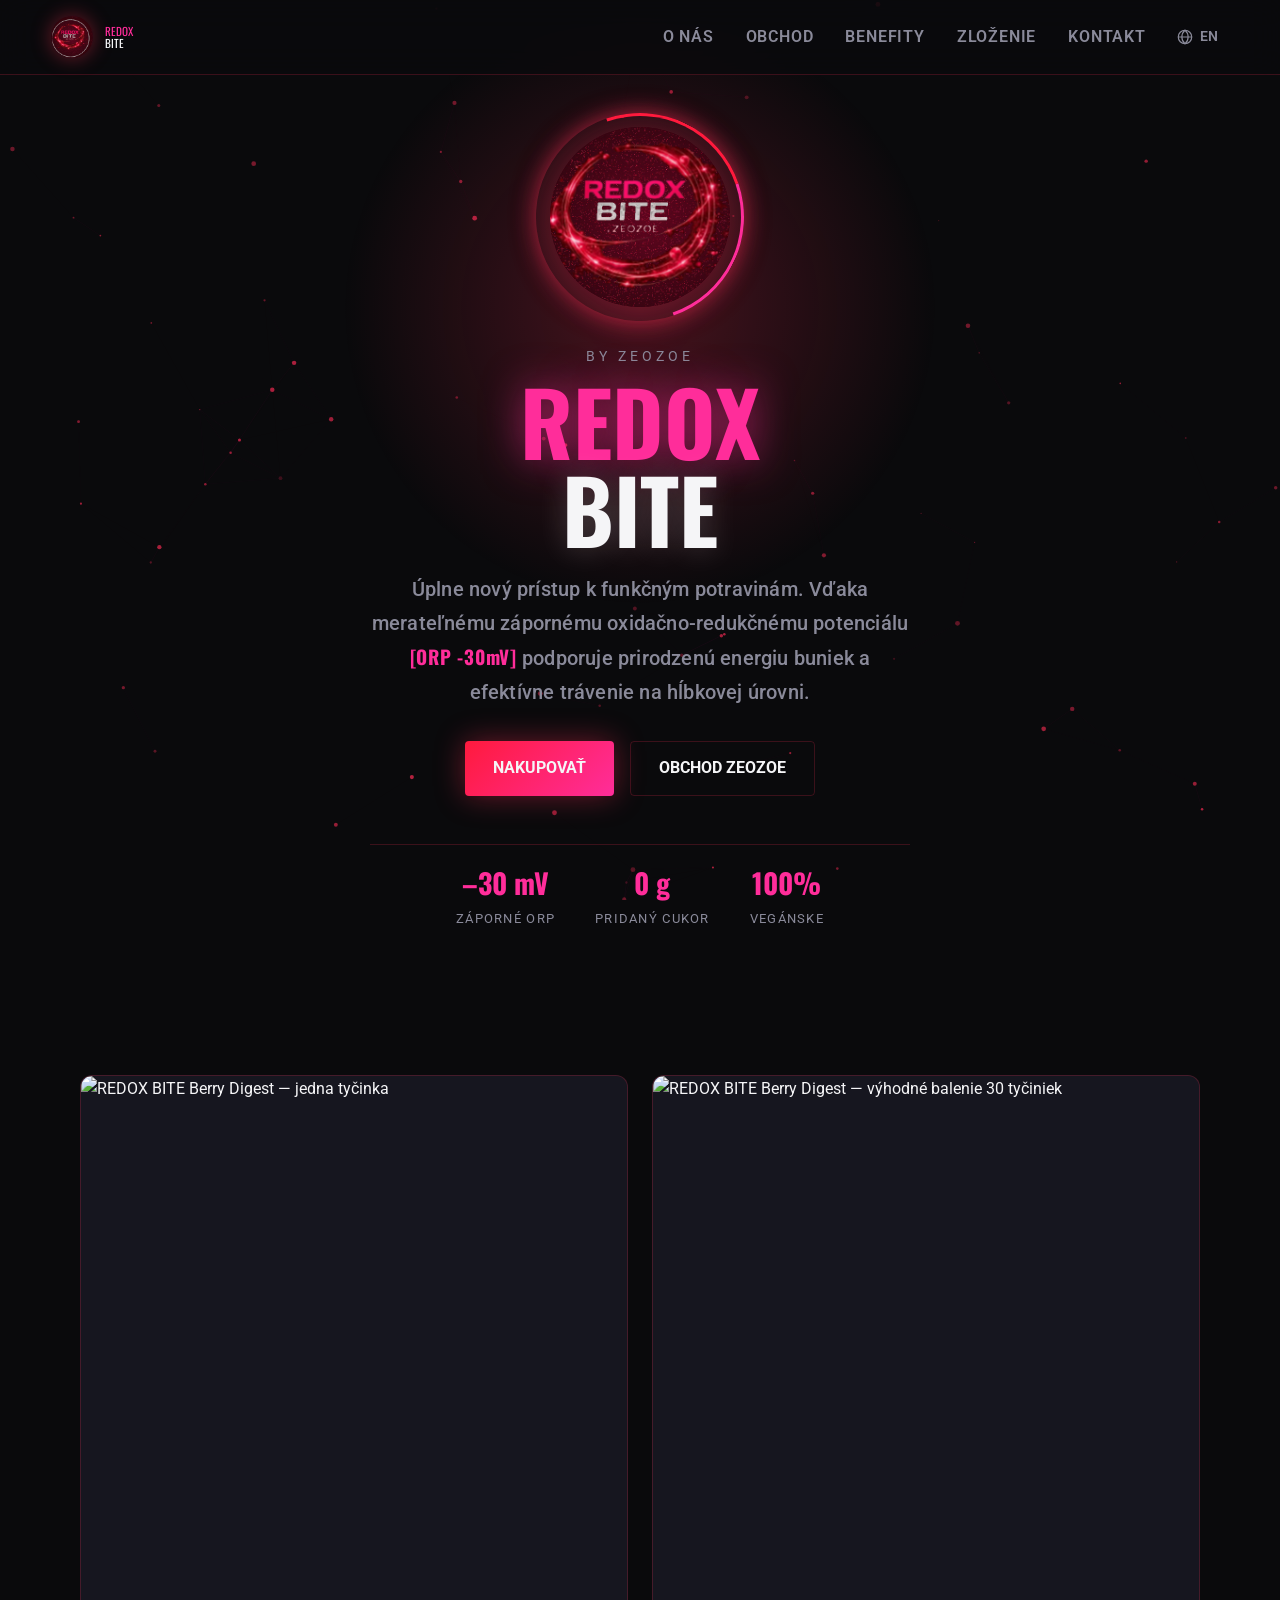
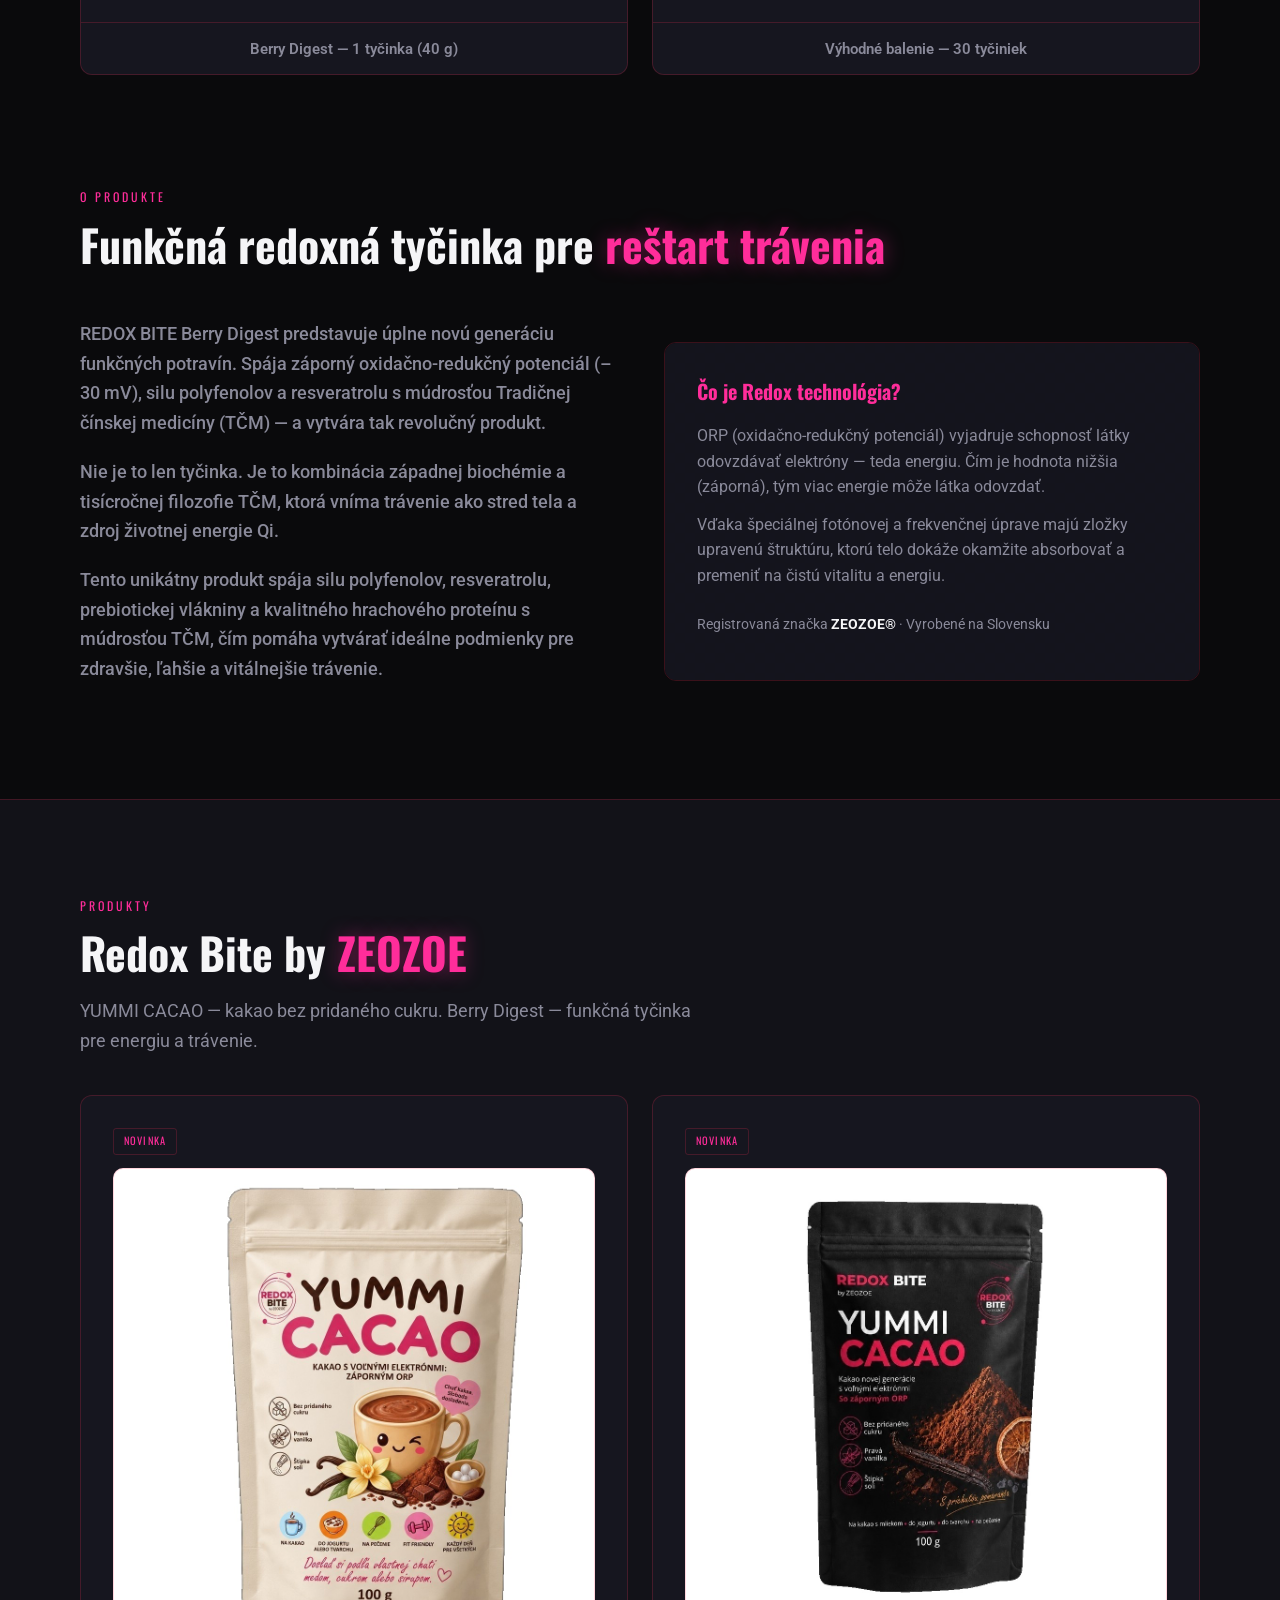
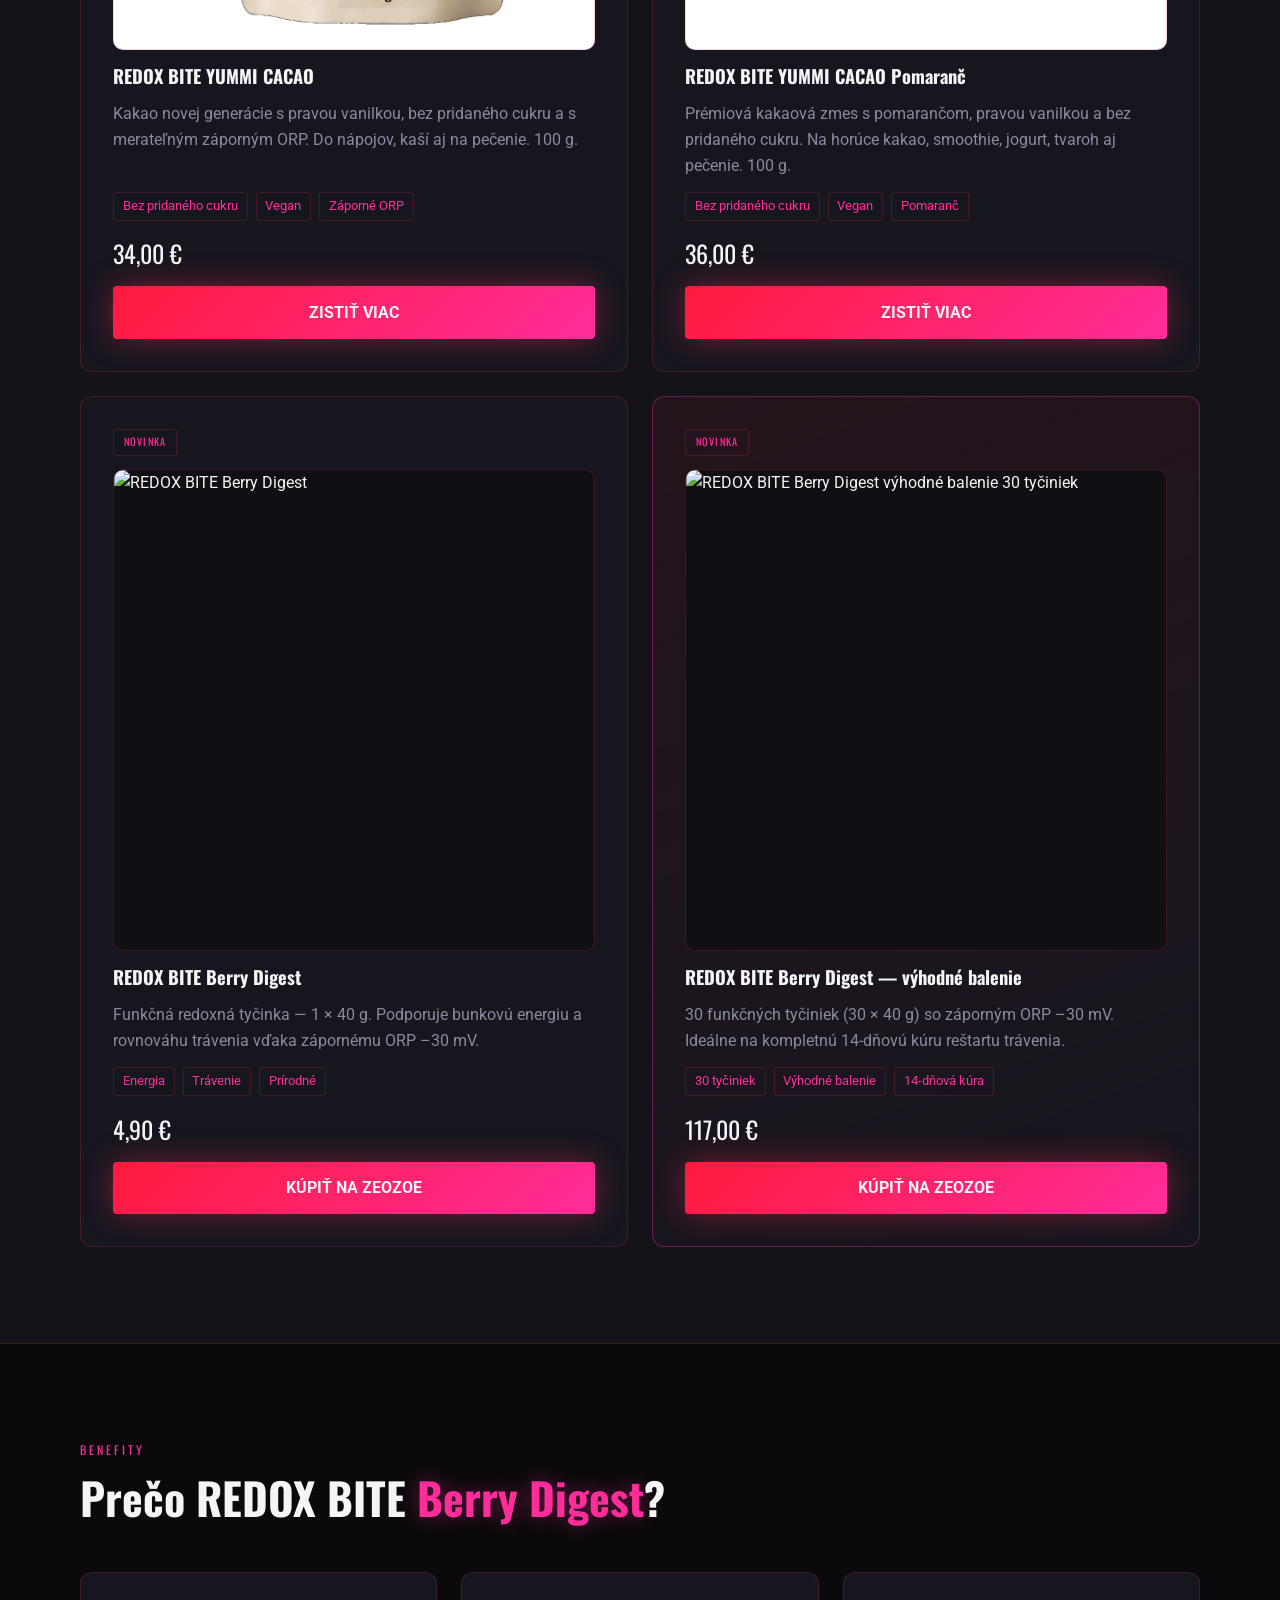
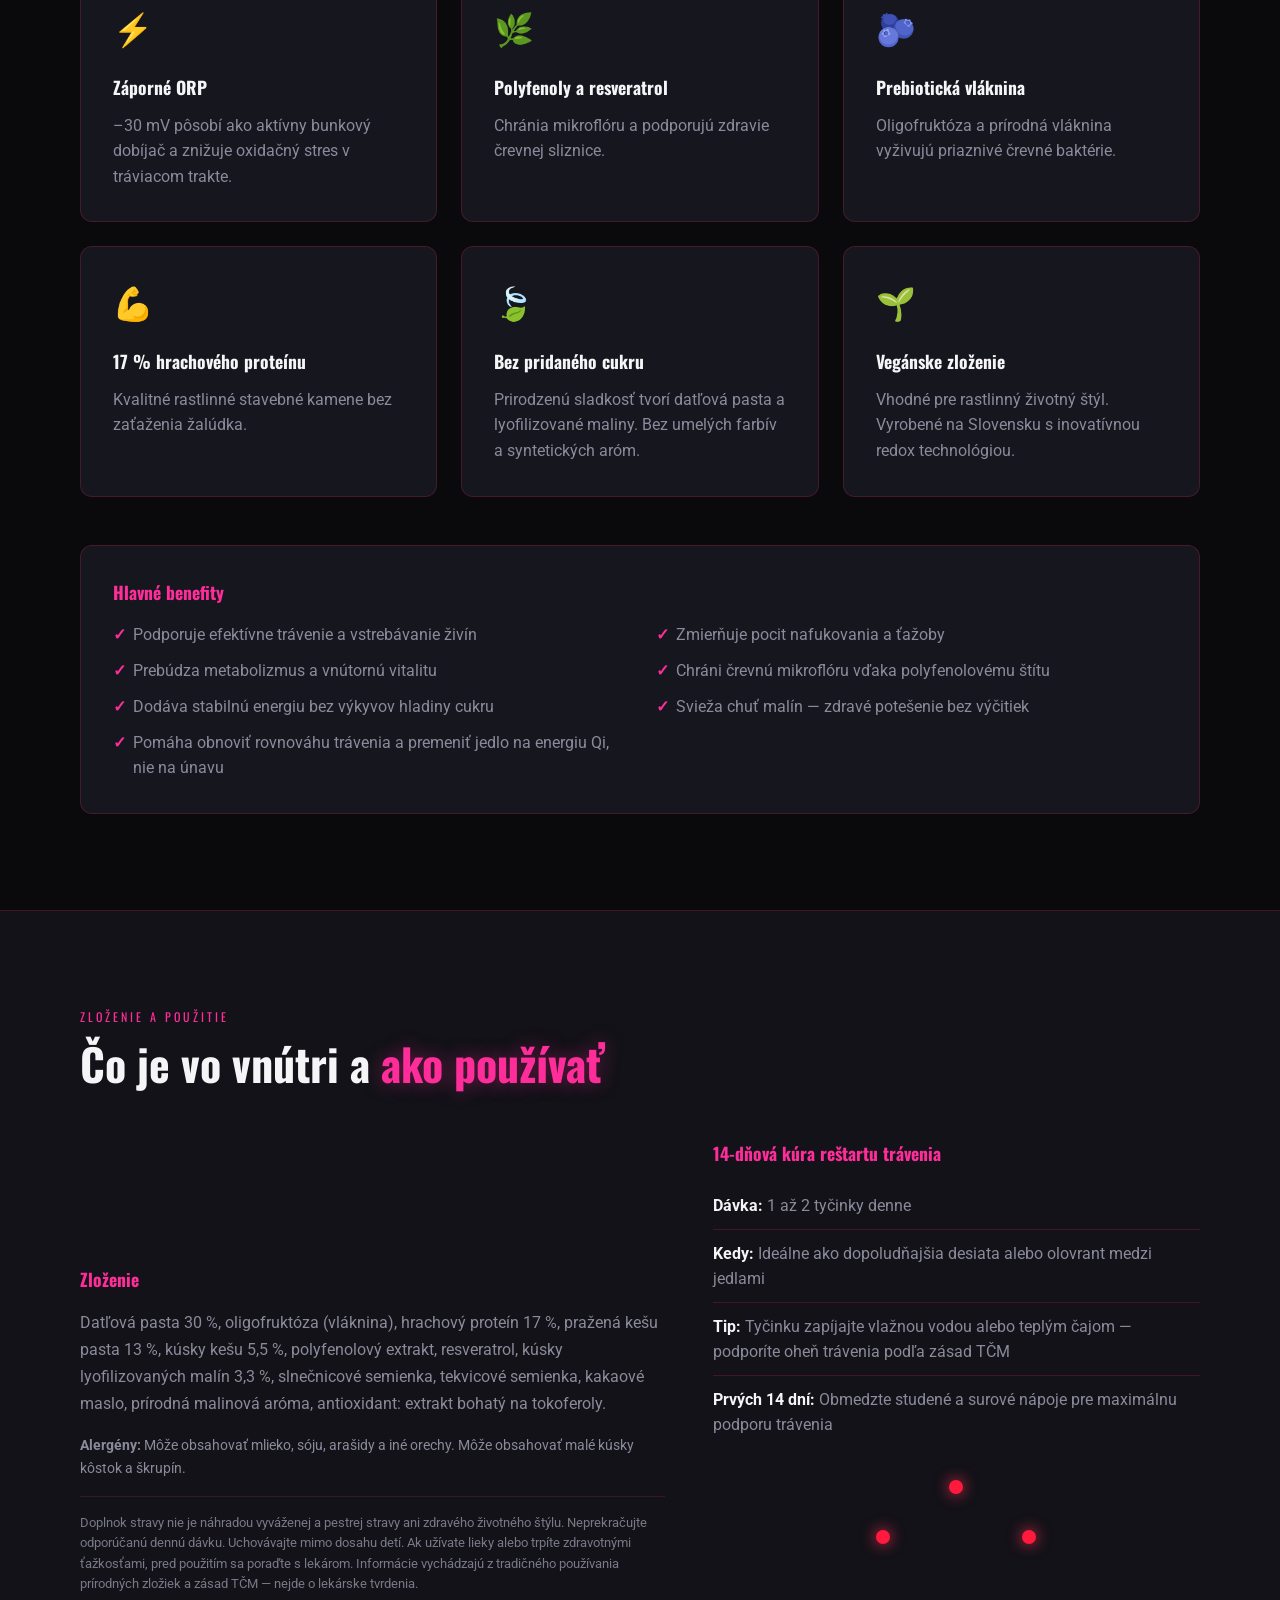
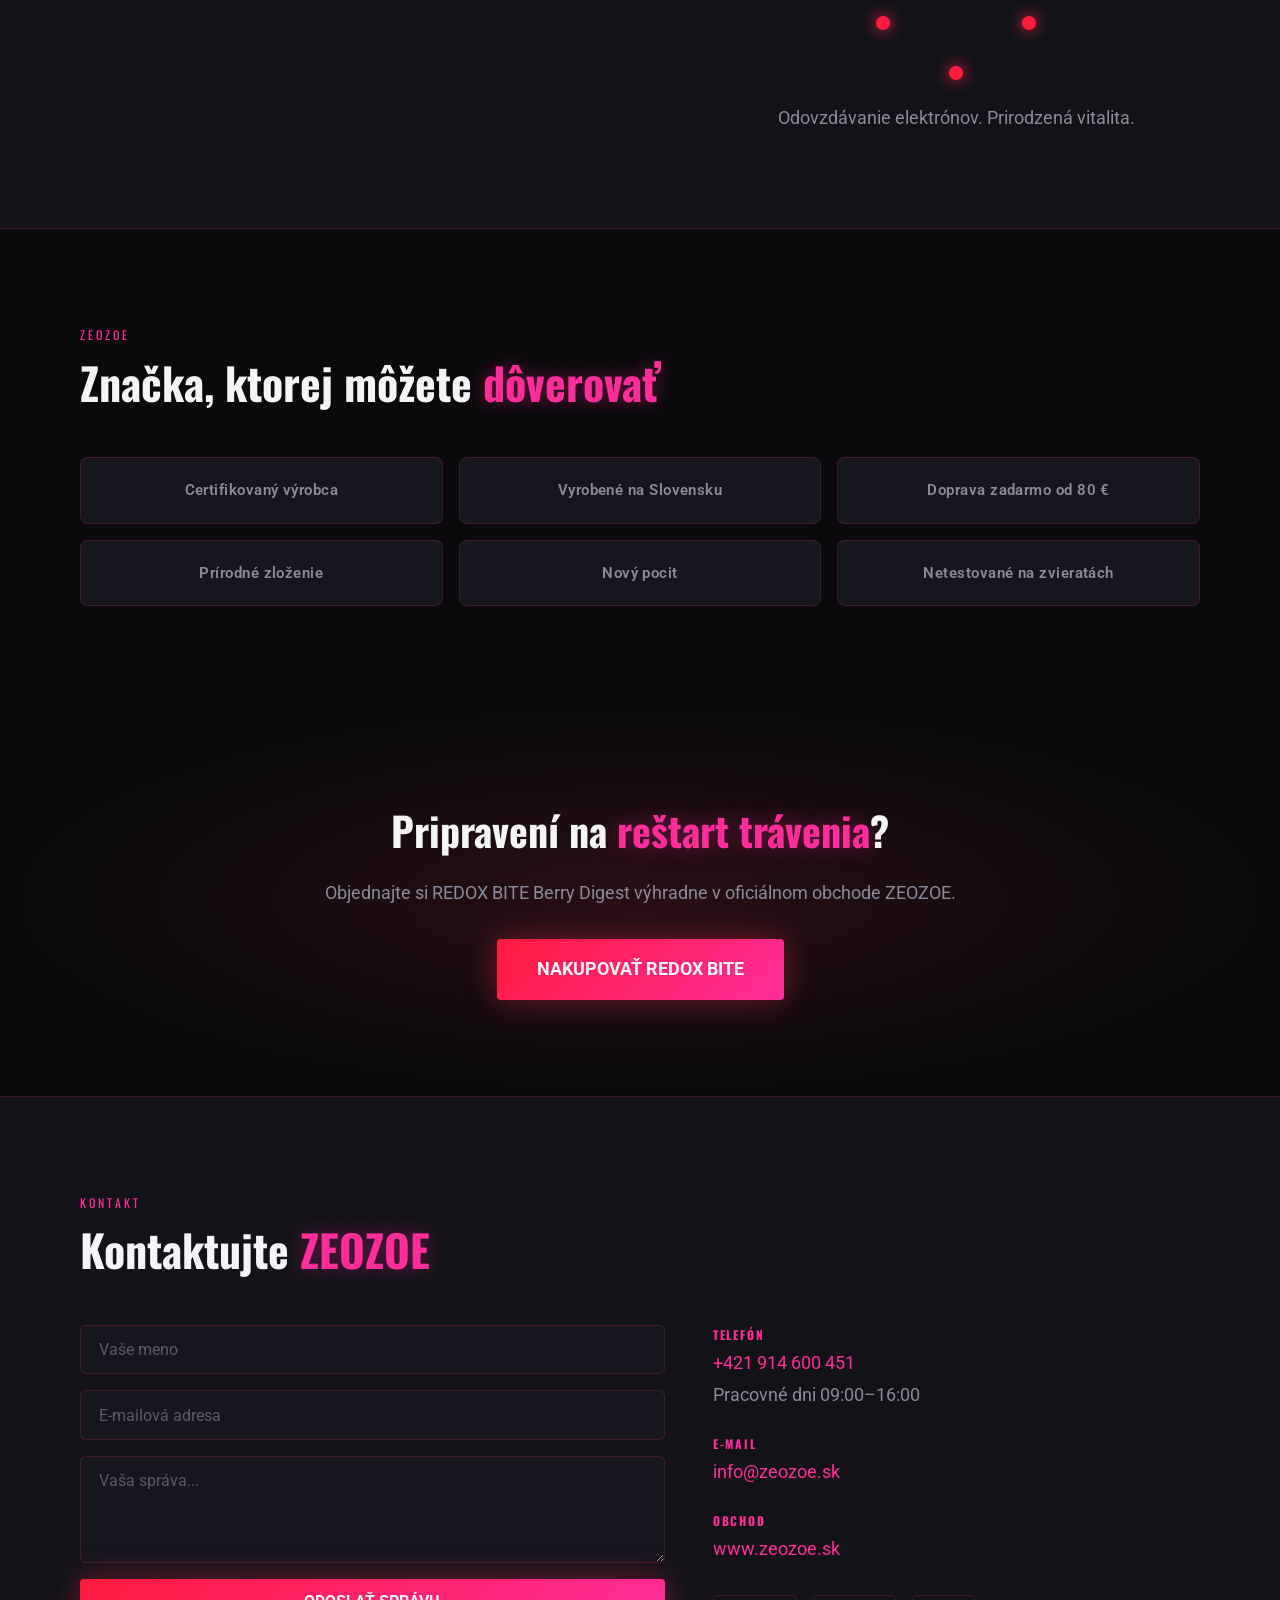
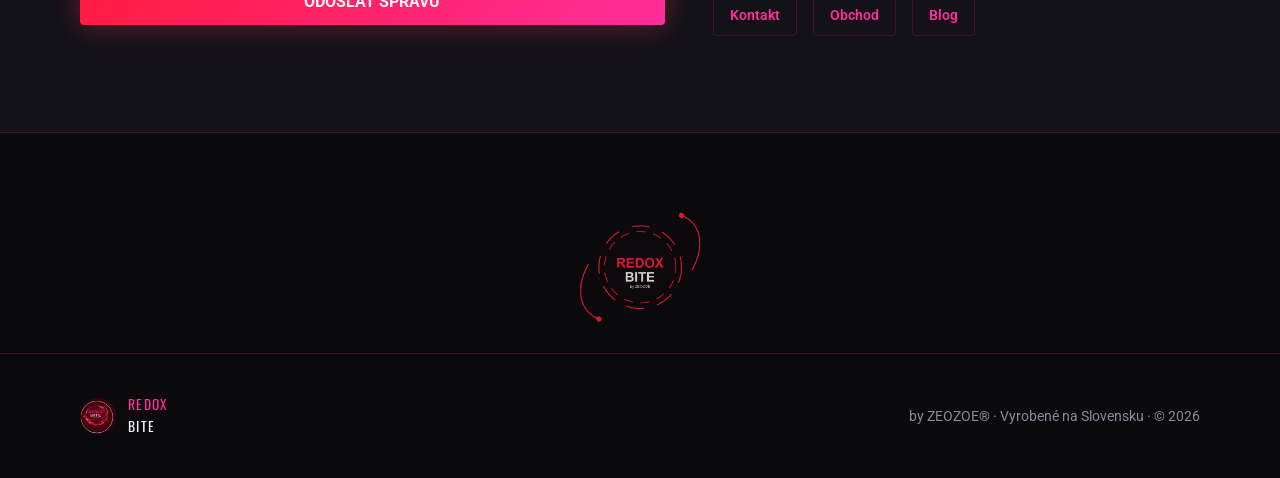
==== commit db41fdc4: "Unify all YUMMI CACAO pack photo backgrounds to solid white. Co-authored-by: Cursor <cursoragent@cur" ====
--- a/index.html
+++ b/index.html
@@ -143,7 +143,7 @@
           <article class="product-card">
             <span class="product-badge" data-i18n="badgeNew">Novinka</span>
             <div class="product-image-wrap product-image-wrap--contain product-image-wrap--cream">
-              <img src="assets/yummi-cacao-classic-front.jpg?v=3" alt="REDOX BITE YUMMI CACAO v béžovom doypack balení 100 g" class="product-image" loading="lazy" data-i18n-alt="ycFrontAlt">
+              <img src="assets/yummi-cacao-classic-front.jpg?v=5" alt="REDOX BITE YUMMI CACAO v béžovom doypack balení 100 g" class="product-image" loading="lazy" data-i18n-alt="ycFrontAlt">
             </div>
             <h3 data-i18n="ycCardTitle">REDOX BITE YUMMI CACAO</h3>
             <p class="product-desc" data-i18n="ycCardDesc">Kakao novej generácie s pravou vanilkou, bez pridaného cukru a s merateľným záporným ORP. Do nápojov, kaší aj na pečenie. 100 g.</p>
@@ -158,7 +158,7 @@
           <article class="product-card">
             <span class="product-badge" data-i18n="badgeNew">Novinka</span>
             <div class="product-image-wrap product-image-wrap--contain">
-              <img src="assets/yummi-cacao-pomaranc-front.jpg?v=3" alt="REDOX BITE YUMMI CACAO s pomarančom v čiernom doypack balení 100 g" class="product-image" loading="lazy" data-i18n-alt="cacaoFrontAlt">
+              <img src="assets/yummi-cacao-pomaranc-front.jpg?v=5" alt="REDOX BITE YUMMI CACAO s pomarančom v čiernom doypack balení 100 g" class="product-image" loading="lazy" data-i18n-alt="cacaoFrontAlt">
             </div>
             <h3 data-i18n="cacaoCardTitle">REDOX BITE YUMMI CACAO Pomaranč</h3>
             <p class="product-desc" data-i18n="cacaoCardDesc">Prémiová kakaová zmes s pomarančom, pravou vanilkou a bez pridaného cukru. Na horúce kakao, smoothie, jogurt, tvaroh aj pečenie. 100 g.</p>
--- a/css/style.css
+++ b/css/style.css
@@ -682,7 +682,7 @@
 }
 
 .product-image-wrap--cream {
-  background: #ede2d8;
+  background: #ffffff;
 }
 
 .product-image-wrap--contain .product-image {
@@ -1216,11 +1216,12 @@
   border-radius: 12px;
   border: 1px solid var(--border);
   background: #ffffff;
-  padding: 1rem;
+  padding: 0;
+  overflow: hidden;
 }
 
 .pdp__shot--cream {
-  background: #ede2d8;
+  background: #ffffff;
 }
 
 .pdp__shot img {
